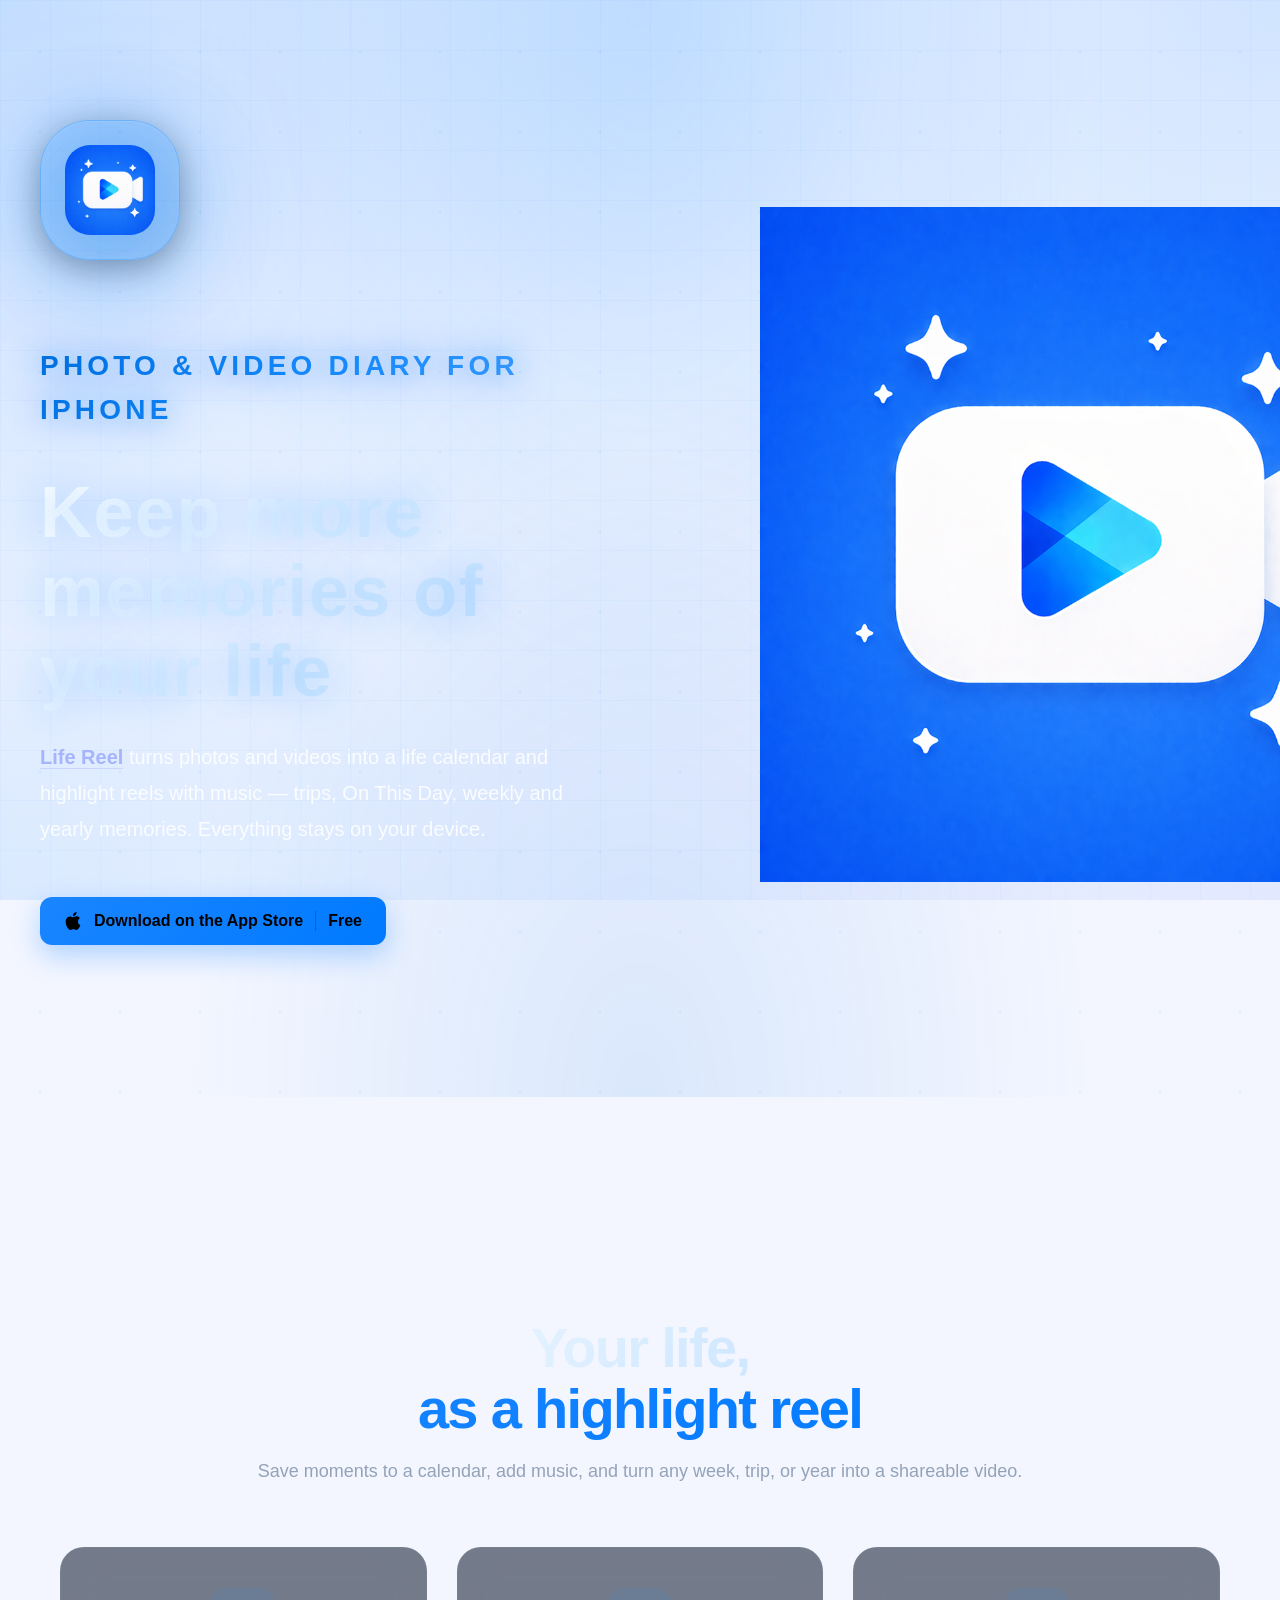
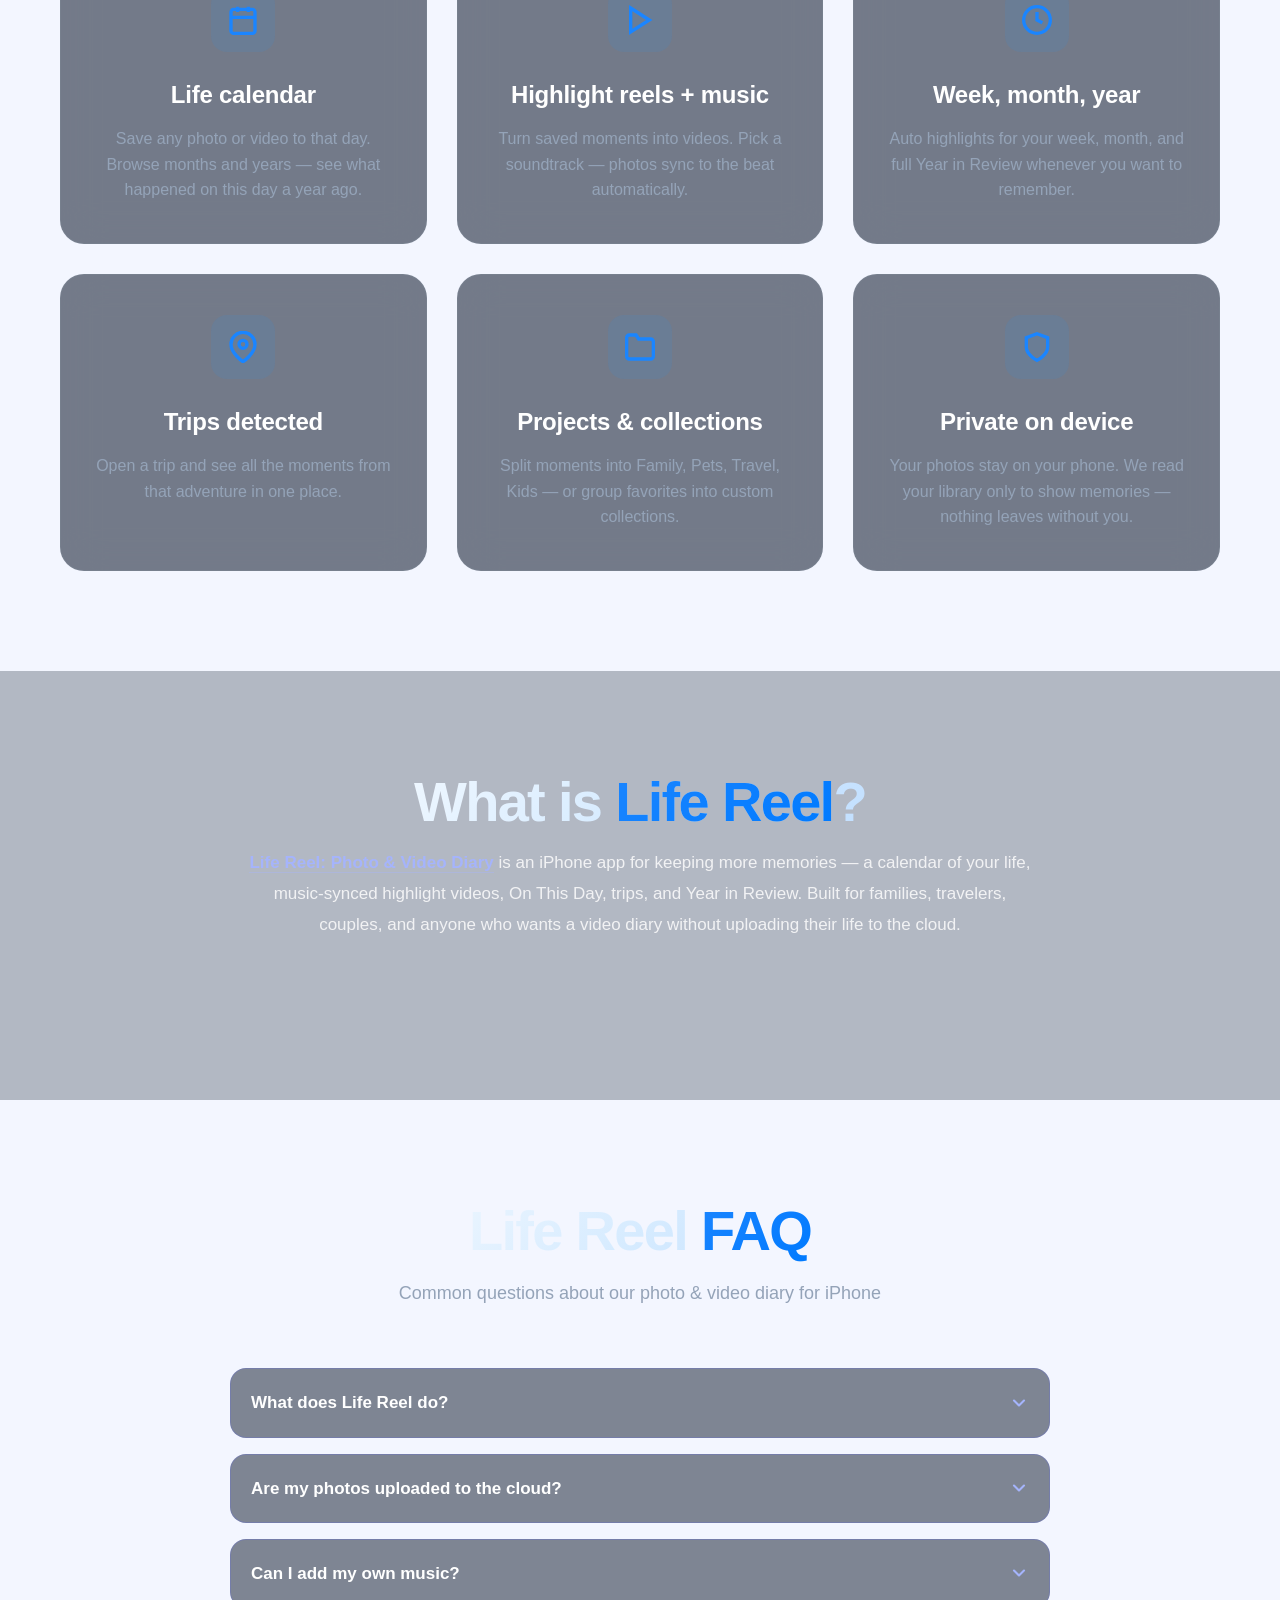
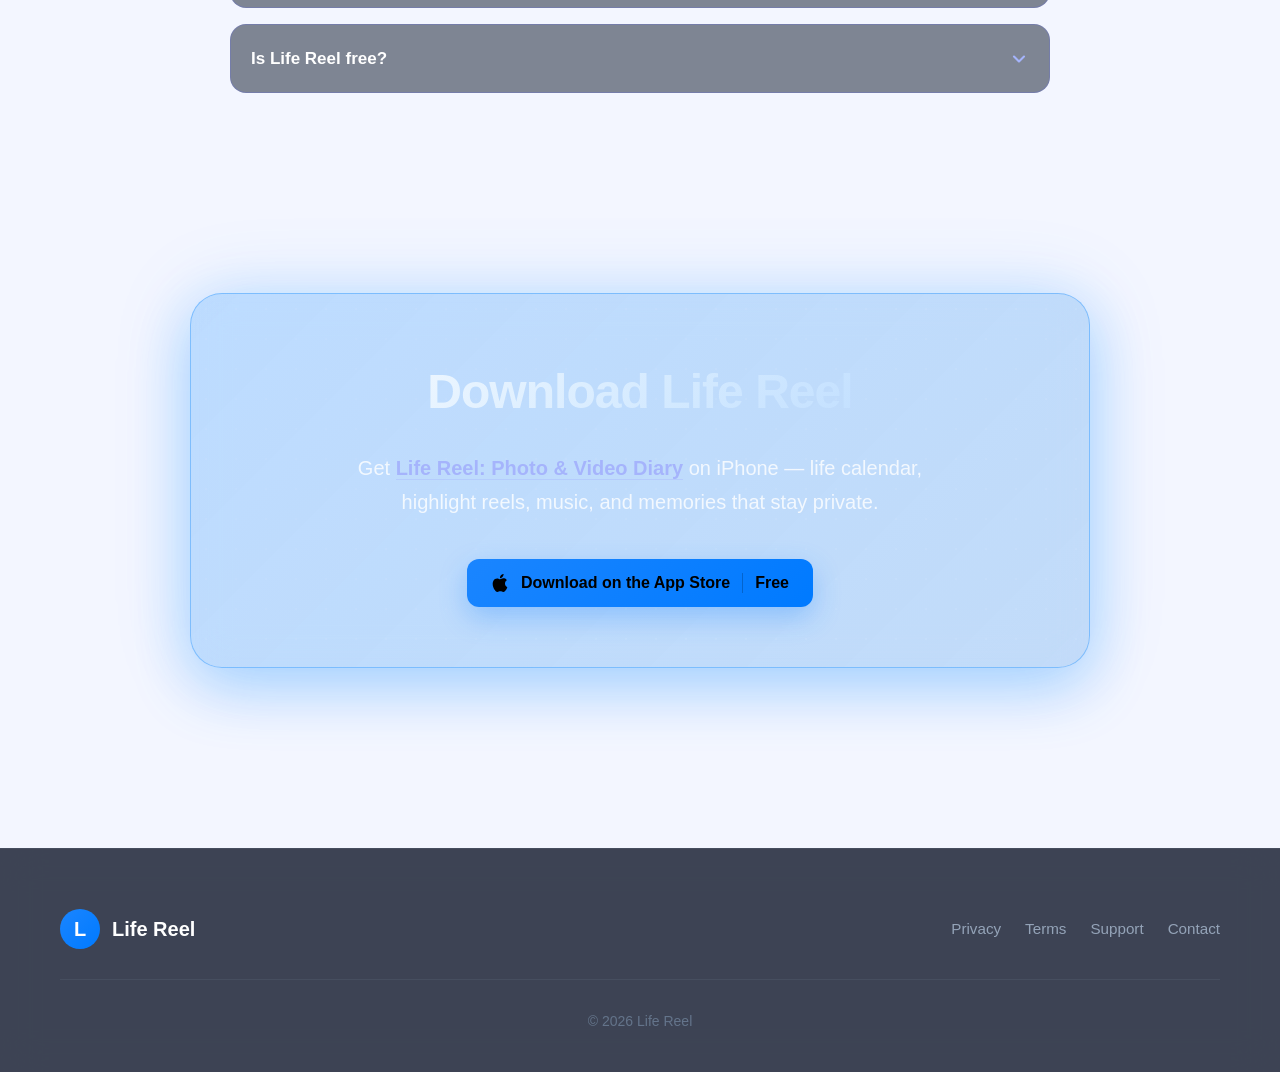
==== index.html @ 87e32689 "Launch lifereel.app landing page (EN + /get, blue theme, Mixpanel lifereel, App Store id 6760628421)" ====
<!DOCTYPE html>
<html lang="en">
<head>
    <meta charset="UTF-8">
    <meta name="viewport" content="width=device-width, initial-scale=1.0">

    <title>Life Reel - Photo & Video Diary | iPhone</title>
    <meta name="title" content="Life Reel - Photo & Video Diary | iPhone">
    <meta name="description" content="Life Reel turns your photos and videos into a life calendar and highlight reels with music. On This Day, trips, weekly and yearly memories — private on your iPhone.">
    <meta name="keywords" content="life reel, photo diary, video diary, highlight reel, year in review, on this day, memory video, photo calendar, iPhone memories">
    <meta name="author" content="omoot apps">
    <meta name="robots" content="index, follow">
    <meta name="theme-color" content="#1A85FF">
    <meta name="apple-mobile-web-app-capable" content="yes">
    <meta name="apple-mobile-web-app-title" content="Life Reel">
    <link rel="canonical" href="https://lifereel.app/">

    <meta property="og:type" content="website">
    <meta property="og:url" content="https://lifereel.app/">
    <meta property="og:title" content="Life Reel - Photo & Video Diary | iPhone">
    <meta property="og:description" content="Turn photos and videos into a life calendar and music-synced highlight reels. Private on your iPhone.">
    <meta property="og:image" content="https://lifereel.app/assets/images/life-reel/optimized/hero.png">
    <meta property="og:site_name" content="Life Reel">
    <meta property="og:locale" content="en_US">

    <meta name="twitter:card" content="summary_large_image">
    <meta name="twitter:title" content="Life Reel - Photo & Video Diary | iPhone">
    <meta name="twitter:description" content="Turn photos and videos into a life calendar and music-synced highlight reels.">
    <meta name="twitter:image" content="https://lifereel.app/assets/images/life-reel/optimized/hero.png">

    <meta name="apple-itunes-app" content="app-id=6760628421">

    <link rel="preconnect" href="https://apps.apple.com" crossorigin>
    <link rel="dns-prefetch" href="https://apps.apple.com">
    <link rel="preload" href="assets/images/life-reel/optimized/hero.png" as="image">
    <link rel="preload" href="assets/css/main.css" as="style">
    <link rel="preload" href="assets/css/app-page.css" as="style">

    <link rel="icon" type="image/png" sizes="32x32" href="assets/images/life-reel/favicon-32x32.png">
    <link rel="icon" type="image/png" sizes="16x16" href="assets/images/life-reel/favicon-16x16.png">
    <link rel="apple-touch-icon" sizes="180x180" href="assets/images/life-reel/apple-touch-icon.png">

    <link rel="stylesheet" href="assets/css/main.css">
    <link rel="stylesheet" href="assets/css/app-page.css">

    <script type="text/javascript">
        (function(e,c){if(!c.__SV){var l,h;window.mixpanel=c;c._i=[];c.init=function(q,r,f){function t(d,a){var g=a.split(".");2==g.length&&(d=d[g[0]],a=g[1]);d[a]=function(){d.push([a].concat(Array.prototype.slice.call(arguments,0)))}}var b=c;"undefined"!==typeof f?b=c[f]=[]:f="mixpanel";b.people=b.people||[];b.toString=function(d){var a="mixpanel";"mixpanel"!==f&&(a+="."+f);d||(a+=" (stub)");return a};b.people.toString=function(){return b.toString(1)+".people (stub)"};l="disable time_event track track_pageview track_links track_forms track_with_groups add_group set_group remove_group register register_once alias unregister identify name_tag set_config reset opt_in_tracking opt_out_tracking has_opted_in_tracking has_opted_out_tracking clear_opt_in_out_tracking start_batch_senders start_session_recording stop_session_recording people.set people.set_once people.unset people.increment people.append people.union people.track_charge people.clear_charges people.delete_user people.remove".split(" ");
        for(h=0;h<l.length;h++)t(b,l[h]);var n="set set_once union unset remove delete".split(" ");b.get_group=function(){function d(p){a[p]=function(){b.push([g,[p].concat(Array.prototype.slice.call(arguments,0))])}}for(var a={},g=["get_group"].concat(Array.prototype.slice.call(arguments,0)),m=0;m<n.length;m++)d(n[m]);return a};c._i.push([q,r,f])};c.__SV=1.2;var k=e.createElement("script");k.type="text/javascript";k.async=!0;k.src="undefined"!==typeof MIXPANEL_CUSTOM_LIB_URL?MIXPANEL_CUSTOM_LIB_URL:"file:"===
        e.location.protocol&&"//cdn.mxpnl.com/libs/mixpanel-2-latest.min.js".match(/^\/\//)?"https://cdn.mxpnl.com/libs/mixpanel-2-latest.min.js":"//cdn.mxpnl.com/libs/mixpanel-2-latest.min.js";e=e.getElementsByTagName("script")[0];e.parentNode.insertBefore(k,e)}})(document,window.mixpanel||[]);

        mixpanel.init('2ab77ed29d0b04d62a75f63eaecc2a94', {
            autocapture: false,
            record_sessions_percent: 0,
            record_heatmap_data: false,
            api_host: 'https://api-eu.mixpanel.com',
            track_pageview: false
        });

        if (typeof mixpanel.set_config === 'function') {
            mixpanel.set_config({ autocapture: false });
        }
    </script>
    <script src="assets/js/mixpanel-tracker.js"></script>
    <script>
        document.addEventListener('DOMContentLoaded', function() {
            if (typeof MixpanelTracker !== 'undefined') {
                MixpanelTracker.init('2ab77ed29d0b04d62a75f63eaecc2a94', {
                    projectName: 'lifereel',
                    debug: false
                });
            }
        });
    </script>

    <style>
        :root {
            --primary-color: #1A85FF;
            --primary-dark: #0070E8;
            --primary-light: #5BA8FF;
            --accent-color: #007AFF;
            --gradient-primary: linear-gradient(135deg, #1A85FF 0%, #007AFF 100%);
            --gradient-card: linear-gradient(135deg, rgba(26, 133, 255, 0.1) 0%, rgba(0, 122, 255, 0.1) 100%);
        }

        body {
            background-color: #f3f6ff;
            background-image:
                radial-gradient(at 0% 0%, rgba(26, 133, 255, 0.22) 0px, transparent 50%),
                radial-gradient(at 100% 0%, rgba(0, 122, 255, 0.14) 0px, transparent 50%),
                radial-gradient(at 100% 100%, rgba(224, 231, 255, 0.9) 0px, transparent 55%),
                radial-gradient(at 0% 100%, rgba(90, 168, 255, 0.16) 0px, transparent 50%);
        }

        .grid-background {
            background-image:
                linear-gradient(rgba(26, 133, 255, 0.08) 1px, transparent 1px),
                linear-gradient(90deg, rgba(26, 133, 255, 0.08) 1px, transparent 1px);
        }

        .btn-app-store,
        .feature-icon-container,
        .title-accent,
        .highlight-brand,
        .app-slogan,
        .logo-circle {
            /* inherits primary via CSS vars where supported */
        }

        .btn-app-store {
            background: var(--gradient-primary) !important;
            box-shadow: 0 10px 28px rgba(26, 133, 255, 0.32) !important;
        }

        .feature-icon-container {
            background: rgba(26, 133, 255, 0.1) !important;
            color: #007AFF !important;
        }

        .logo-circle {
            background: var(--gradient-primary) !important;
        }
    </style>
</head>
<body>
    <div class="grid-background"></div>
    <main>
    <div class="app-hero">
        <div class="app-hero-container">
            <div class="app-hero-content">
                <div class="app-icon-large">
                    <a href="https://apps.apple.com/app/id6760628421" target="_blank" rel="noopener noreferrer" aria-label="Download Life Reel on the App Store" style="display: block; text-decoration: none;">
                        <img src="assets/images/life-reel/optimized/logo.png" alt="Life Reel Logo" class="app-logo" width="120" height="120" loading="eager" decoding="async">
                    </a>
                </div>
                <p class="app-slogan">Photo &amp; video diary for iPhone</p>
                <h1 class="app-title">Keep more <span class="highlight-brand">memories</span> of your life</h1>
                <p class="app-tagline"><a href="https://apps.apple.com/app/id6760628421" class="app-store-link" target="_blank" rel="noopener noreferrer">Life Reel</a> turns photos and videos into a life calendar and highlight reels with music — trips, On This Day, weekly and yearly memories. Everything stays on your device.</p>
                <div class="app-badges">
                    <a href="https://apps.apple.com/app/id6760628421" target="_blank" rel="noopener noreferrer" class="btn btn-app-store" aria-label="Download on the App Store">
                        <svg width="18" height="18" viewBox="0 0 24 24" fill="currentColor" style="margin-right: 12px; vertical-align: middle;">
                            <path d="M12.152 6.896c-.948 0-2.415-1.078-3.96-1.04-2.04.027-3.91 1.183-4.961 3.014-2.117 3.675-.546 9.103 1.519 12.09 1.013 1.454 2.208 3.09 3.792 3.039 1.52-.065 2.09-.987 3.935-.987 1.831 0 2.35.987 3.96.948 1.637-.026 2.676-1.48 3.676-2.948 1.156-1.688 1.636-3.325 1.662-3.415-.039-.013-3.182-1.221-3.22-4.857-.026-3.04 2.48-4.494 2.597-4.559-1.429-2.09-3.623-2.324-4.39-2.376-2-.156-3.675 1.09-4.61 1.09zM15.53 3.83c.843-1.012 1.4-2.427 1.245-3.83-1.207.052-2.662.805-3.532 1.818-.78.896-1.454 2.338-1.273 3.714 1.338.104 2.715-.688 3.559-1.701"></path>
                        </svg>
                        <span>Download on the App Store</span>
                        <span class="btn-divider"></span>
                        <span class="btn-free">Free</span>
                    </a>
                </div>
            </div>
            <div class="app-hero-visual">
                <div class="phone-mockup">
                    <img src="assets/images/life-reel/optimized/hero.png" alt="Life Reel iOS app on iPhone" class="phone-screenshot" width="400" height="800" loading="eager" decoding="async">
                </div>
            </div>
        </div>
    </div>

    <section class="app-section" id="features">
        <div class="container">
            <div class="section-header">
                <h2 class="section-title">
                    <span class="title-line">Your life,</span>
                    <span class="title-line title-accent">as a highlight reel</span>
                </h2>
                <p class="section-subtitle">Save moments to a calendar, add music, and turn any week, trip, or year into a shareable video.</p>
            </div>
            <div class="features-grid">
                <div class="feature-card">
                    <div class="feature-icon-container">
                        <svg class="feature-icon" viewBox="0 0 24 24" fill="none" stroke="currentColor" stroke-width="2">
                            <rect x="3" y="4" width="18" height="18" rx="2"/>
                            <line x1="16" y1="2" x2="16" y2="6"/>
                            <line x1="8" y1="2" x2="8" y2="6"/>
                            <line x1="3" y1="10" x2="21" y2="10"/>
                        </svg>
                    </div>
                    <h3 class="feature-title">Life calendar</h3>
                    <p class="feature-description">Save any photo or video to that day. Browse months and years — see what happened on this day a year ago.</p>
                </div>
                <div class="feature-card">
                    <div class="feature-icon-container">
                        <svg class="feature-icon" viewBox="0 0 24 24" fill="none" stroke="currentColor" stroke-width="2">
                            <polygon points="5 3 19 12 5 21 5 3"/>
                        </svg>
                    </div>
                    <h3 class="feature-title">Highlight reels + music</h3>
                    <p class="feature-description">Turn saved moments into videos. Pick a soundtrack — photos sync to the beat automatically.</p>
                </div>
                <div class="feature-card">
                    <div class="feature-icon-container">
                        <svg class="feature-icon" viewBox="0 0 24 24" fill="none" stroke="currentColor" stroke-width="2">
                            <circle cx="12" cy="12" r="10"/>
                            <polyline points="12 6 12 12 16 14"/>
                        </svg>
                    </div>
                    <h3 class="feature-title">Week, month, year</h3>
                    <p class="feature-description">Auto highlights for your week, month, and full Year in Review whenever you want to remember.</p>
                </div>
                <div class="feature-card">
                    <div class="feature-icon-container">
                        <svg class="feature-icon" viewBox="0 0 24 24" fill="none" stroke="currentColor" stroke-width="2">
                            <path d="M21 10c0 7-9 13-9 13s-9-6-9-13a9 9 0 0 1 18 0z"/>
                            <circle cx="12" cy="10" r="3"/>
                        </svg>
                    </div>
                    <h3 class="feature-title">Trips detected</h3>
                    <p class="feature-description">Open a trip and see all the moments from that adventure in one place.</p>
                </div>
                <div class="feature-card">
                    <div class="feature-icon-container">
                        <svg class="feature-icon" viewBox="0 0 24 24" fill="none" stroke="currentColor" stroke-width="2">
                            <path d="M22 19a2 2 0 0 1-2 2H4a2 2 0 0 1-2-2V5a2 2 0 0 1 2-2h5l2 3h9a2 2 0 0 1 2 2z"/>
                        </svg>
                    </div>
                    <h3 class="feature-title">Projects &amp; collections</h3>
                    <p class="feature-description">Split moments into Family, Pets, Travel, Kids — or group favorites into custom collections.</p>
                </div>
                <div class="feature-card">
                    <div class="feature-icon-container">
                        <svg class="feature-icon" viewBox="0 0 24 24" fill="none" stroke="currentColor" stroke-width="2">
                            <path d="M12 22s8-4 8-10V5l-8-3-8 3v7c0 6 8 10 8 10z"/>
                        </svg>
                    </div>
                    <h3 class="feature-title">Private on device</h3>
                    <p class="feature-description">Your photos stay on your phone. We read your library only to show memories — nothing leaves without you.</p>
                </div>
            </div>
        </div>
    </section>

    <section class="app-section app-section-alt" id="about-life-reel">
        <div class="container">
            <div class="section-header">
                <h2 class="section-title">What is <span class="title-accent">Life Reel</span>?</h2>
                <p class="section-subtitle about-copy"><a href="https://apps.apple.com/app/id6760628421" class="app-store-link" target="_blank" rel="noopener noreferrer">Life Reel: Photo &amp; Video Diary</a> is an iPhone app for keeping more memories — a calendar of your life, music-synced highlight videos, On This Day, trips, and Year in Review. Built for families, travelers, couples, and anyone who wants a video diary without uploading their life to the cloud.</p>
            </div>
        </div>
    </section>

    <section class="app-section" id="faq">
        <div class="container">
            <div class="section-header">
                <h2 class="section-title">Life Reel <span class="title-accent">FAQ</span></h2>
                <p class="section-subtitle">Common questions about our photo &amp; video diary for iPhone</p>
            </div>
            <div class="faq-list">
                <details class="faq-item">
                    <summary class="faq-question">
                        <span class="faq-question-text">What does Life Reel do?</span>
                        <svg class="faq-icon" width="20" height="20" viewBox="0 0 24 24" fill="none" stroke="currentColor" stroke-width="2.5" stroke-linecap="round" stroke-linejoin="round" aria-hidden="true"><polyline points="6 9 12 15 18 9"></polyline></svg>
                    </summary>
                    <div class="faq-answer-wrap">
                        <p class="faq-answer">You save photos and videos to days on a life calendar, then create highlight reels with music for any week, trip, month, or year.</p>
                    </div>
                </details>
                <details class="faq-item">
                    <summary class="faq-question">
                        <span class="faq-question-text">Are my photos uploaded to the cloud?</span>
                        <svg class="faq-icon" width="20" height="20" viewBox="0 0 24 24" fill="none" stroke="currentColor" stroke-width="2.5" stroke-linecap="round" stroke-linejoin="round" aria-hidden="true"><polyline points="6 9 12 15 18 9"></polyline></svg>
                    </summary>
                    <div class="faq-answer-wrap">
                        <p class="faq-answer">No. Photos stay on your device. The app reads your library to show memories and only shares when you export or send a video.</p>
                    </div>
                </details>
                <details class="faq-item">
                    <summary class="faq-question">
                        <span class="faq-question-text">Can I add my own music?</span>
                        <svg class="faq-icon" width="20" height="20" viewBox="0 0 24 24" fill="none" stroke="currentColor" stroke-width="2.5" stroke-linecap="round" stroke-linejoin="round" aria-hidden="true"><polyline points="6 9 12 15 18 9"></polyline></svg>
                    </summary>
                    <div class="faq-answer-wrap">
                        <p class="faq-answer">Yes. Use the built-in soundtrack library or add your own. Clips can sync to the music automatically.</p>
                    </div>
                </details>
                <details class="faq-item">
                    <summary class="faq-question">
                        <span class="faq-question-text">Is Life Reel free?</span>
                        <svg class="faq-icon" width="20" height="20" viewBox="0 0 24 24" fill="none" stroke="currentColor" stroke-width="2.5" stroke-linecap="round" stroke-linejoin="round" aria-hidden="true"><polyline points="6 9 12 15 18 9"></polyline></svg>
                    </summary>
                    <div class="faq-answer-wrap">
                        <p class="faq-answer">Yes — free to download on the App Store. Premium is available as an optional in-app subscription.</p>
                    </div>
                </details>
            </div>
        </div>
    </section>

    <section class="cta-section">
        <div class="cta-card">
            <h2 class="cta-title">Download Life Reel</h2>
            <p class="cta-description">Get <a href="https://apps.apple.com/app/id6760628421" class="app-store-link" target="_blank" rel="noopener noreferrer">Life Reel: Photo &amp; Video Diary</a> on iPhone — life calendar, highlight reels, music, and memories that stay private.</p>
            <div class="cta-buttons">
                <a href="https://apps.apple.com/app/id6760628421" target="_blank" rel="noopener noreferrer" class="btn btn-app-store" aria-label="Download on the App Store">
                    <svg width="18" height="18" viewBox="0 0 24 24" fill="currentColor" style="margin-right: 12px; vertical-align: middle;">
                        <path d="M12.152 6.896c-.948 0-2.415-1.078-3.96-1.04-2.04.027-3.91 1.183-4.961 3.014-2.117 3.675-.546 9.103 1.519 12.09 1.013 1.454 2.208 3.09 3.792 3.039 1.52-.065 2.09-.987 3.935-.987 1.831 0 2.35.987 3.96.948 1.637-.026 2.676-1.48 3.676-2.948 1.156-1.688 1.636-3.325 1.662-3.415-.039-.013-3.182-1.221-3.22-4.857-.026-3.04 2.48-4.494 2.597-4.559-1.429-2.09-3.623-2.324-4.39-2.376-2-.156-3.675 1.09-4.61 1.09zM15.53 3.83c.843-1.012 1.4-2.427 1.245-3.83-1.207.052-2.662.805-3.532 1.818-.78.896-1.454 2.338-1.273 3.714 1.338.104 2.715-.688 3.559-1.701"></path>
                    </svg>
                    <span>Download on the App Store</span>
                    <span class="btn-divider"></span>
                    <span class="btn-free">Free</span>
                </a>
            </div>
        </div>
    </section>

    <footer class="app-footer">
        <div class="container">
            <div class="footer-content">
                <div class="footer-logo">
                    <div class="logo-circle">L</div>
                    <span class="logo-text">Life Reel</span>
                </div>
                <div class="footer-links">
                    <a href="https://mpc-app-c2e7a.web.app/moments-privacy.html" target="_blank" rel="noopener noreferrer" class="footer-link">Privacy</a>
                    <a href="https://mpc-app-c2e7a.web.app/moments-terms.html" target="_blank" rel="noopener noreferrer" class="footer-link">Terms</a>
                    <a href="mailto:dev.ohmyapp@gmail.com" class="footer-link">Support</a>
                    <a href="mailto:dev.ohmyapp@gmail.com" class="footer-link">Contact</a>
                </div>
            </div>
            <p class="footer-copyright">&copy; 2026 Life Reel</p>
        </div>
    </footer>
    </main>
    <script>
        (function () {
            document.querySelectorAll('.faq-item').forEach(function (details) {
                var summary = details.querySelector('.faq-question');
                var wrap = details.querySelector('.faq-answer-wrap');
                if (!summary || !wrap) return;
                summary.addEventListener('click', function (event) {
                    event.preventDefault();
                    if (details.open) {
                        details.classList.add('is-closing');
                        wrap.addEventListener('transitionend', function onClose(endEvent) {
                            if (endEvent.propertyName !== 'grid-template-rows') return;
                            details.classList.remove('is-closing');
                            details.open = false;
                            wrap.removeEventListener('transitionend', onClose);
                        });
                    } else {
                        details.open = true;
                    }
                });
            });
        })();
    </script>
</body>
</html>
---- assets/css/main.css ----
/* Reset and Base Styles */
* {
    margin: 0;
    padding: 0;
    box-sizing: border-box;
}

:root {
    --primary-color: #1A8EFF;
    --primary-dark: #0070E0;
    --primary-light: #66B3FF;
    --accent-color: #1A8EFF;
    --text-primary: #ffffff;
    --text-secondary: #94a3b8;
    --text-muted: #64748b;
    --bg-primary: #0f172a;
    --bg-secondary: #1e293b;
    --bg-card: rgba(30, 41, 59, 0.6);
    --border-color: rgba(148, 163, 184, 0.1);
    --shadow-sm: 0 1px 2px 0 rgba(0, 0, 0, 0.05);
    --shadow: 0 4px 6px -1px rgba(0, 0, 0, 0.1), 0 2px 4px -1px rgba(0, 0, 0, 0.06);
    --shadow-lg: 0 10px 15px -3px rgba(0, 0, 0, 0.1), 0 4px 6px -2px rgba(0, 0, 0, 0.05);
    --shadow-xl: 0 20px 25px -5px rgba(0, 0, 0, 0.1), 0 10px 10px -5px rgba(0, 0, 0, 0.04);
    --gradient-primary: linear-gradient(135deg, #1A8EFF 0%, #0070E0 100%);
    --gradient-card: linear-gradient(135deg, rgba(26, 142, 255, 0.1) 0%, rgba(0, 112, 224, 0.1) 100%);
}

body {
    font-family: -apple-system, BlinkMacSystemFont, 'Segoe UI', Roboto, 'Helvetica Neue', Arial, sans-serif;
    color: var(--text-primary);
    background: #0a0f1a;
    background-image: 
        radial-gradient(at 0% 0%, rgba(26, 142, 255, 0.15) 0px, transparent 50%),
        radial-gradient(at 100% 0%, rgba(0, 112, 224, 0.1) 0px, transparent 50%),
        radial-gradient(at 100% 100%, rgba(26, 142, 255, 0.1) 0px, transparent 50%),
        radial-gradient(at 0% 100%, rgba(0, 112, 224, 0.15) 0px, transparent 50%);
    background-attachment: fixed;
    line-height: 1.6;
    -webkit-font-smoothing: antialiased;
    -moz-osx-font-smoothing: grayscale;
    position: relative;
    min-height: 100vh;
    overflow-x: hidden;
}

/* Grid Background */
.grid-background {
    position: fixed;
    top: 0;
    left: 0;
    width: 100%;
    height: 100%;
    z-index: 0;
    background-image: 
        linear-gradient(rgba(26, 142, 255, 0.08) 1px, transparent 1px),
        linear-gradient(90deg, rgba(26, 142, 255, 0.08) 1px, transparent 1px);
    background-size: 50px 50px;
    opacity: 0.4;
    pointer-events: none;
}

.container {
    max-width: 1200px;
    margin: 0 auto;
    padding: 0 20px;
    position: relative;
    z-index: 1;
}

/* Availability Badge */
.availability-badge {
    display: inline-flex;
    align-items: center;
    gap: 8px;
    padding: 6px 12px;
    background: rgba(26, 142, 255, 0.1);
    border: 1px solid rgba(26, 142, 255, 0.2);
    border-radius: 20px;
    font-size: 0.875rem;
    color: var(--primary-light);
    margin-bottom: 24px;
    animation: fadeInUp 0.6s ease-out;
}

.badge-dot {
    width: 6px;
    height: 6px;
    background: var(--primary-color);
    border-radius: 50%;
    animation: pulse 2s ease-in-out infinite;
}

@keyframes pulse {
    0%, 100% { opacity: 1; }
    50% { opacity: 0.5; }
}

/* Header Styles */
.header {
    text-align: center;
    padding: 100px 20px 40px;
    position: relative;
    margin-bottom: 40px;
}

.header-content {
    max-width: 800px;
    margin: 0 auto;
}

.title {
    font-size: 4.5rem;
    font-weight: 900;
    margin-bottom: 0;
    letter-spacing: -0.05em;
    line-height: 1.1;
    animation: fadeInUp 0.8s ease-out;
}

.title-violet {
    background: linear-gradient(135deg, #1A8EFF 0%, #0070E0 100%);
    -webkit-background-clip: text;
    -webkit-text-fill-color: transparent;
    background-clip: text;
}

.title-line {
    display: block;
    color: #ffffff;
}

.title span:not(.title-violet) {
    color: #ffffff;
}

.title-accent {
    background: var(--gradient-primary);
    -webkit-background-clip: text;
    -webkit-text-fill-color: transparent;
    background-clip: text;
}

.header-slogan {
    font-size: 1.125rem;
    background: linear-gradient(135deg, rgba(26, 142, 255, 0.9) 0%, rgba(0, 112, 224, 0.9) 50%, rgba(26, 142, 255, 0.9) 100%);
    -webkit-background-clip: text;
    -webkit-text-fill-color: transparent;
    background-clip: text;
    margin-top: 24px;
    font-weight: 600;
    letter-spacing: 0.08em;
    text-align: center;
    animation: fadeInUp 0.8s ease-out 0.2s both;
    max-width: 600px;
    margin-left: auto;
    margin-right: auto;
    line-height: 1.6;
    text-transform: uppercase;
    opacity: 1;
    filter: drop-shadow(0 2px 8px rgba(26, 142, 255, 0.3));
}

.subtitle {
    font-size: 1.25rem;
    color: var(--text-secondary);
    font-weight: 400;
    line-height: 1.7;
    max-width: 600px;
    margin: 0 auto;
    animation: fadeInUp 0.8s ease-out 0.2s both;
}

@keyframes fadeInUp {
    from {
        opacity: 0;
        transform: translateY(30px);
    }
    to {
        opacity: 1;
        transform: translateY(0);
    }
}

/* Apps Section */
.apps-section {
    padding: 0 20px 60px;
}

.apps-grid {
    display: grid;
    grid-template-columns: repeat(auto-fit, minmax(280px, 1fr));
    gap: 24px;
    max-width: 1200px;
    margin: 0 auto;
    justify-items: center;
}

.app-card {
    background: rgba(25, 30, 54, 0.14);
    backdrop-filter: blur(20px);
    -webkit-backdrop-filter: blur(20px);
    border: 1px solid rgba(26, 142, 255, 0.3);
    border-radius: 20px;
    padding: 32px 28px;
    text-decoration: none;
    color: var(--text-primary);
    transition: all 0.3s cubic-bezier(0.4, 0, 0.2, 1);
    position: relative;
    overflow: hidden;
    animation: fadeInUp 0.6s ease-out;
    width: 100%;
    max-width: 320px;
    box-shadow: 0 4px 20px rgba(26, 142, 255, 0.15),
                0 0 40px rgba(26, 142, 255, 0.05);
    text-align: center;
    display: flex;
    flex-direction: column;
    align-items: center;
}

.app-card::before {
    content: '';
    position: absolute;
    top: 0;
    left: 0;
    right: 0;
    bottom: 0;
    background: rgba(25, 30, 54, 0.14);
    opacity: 0;
    transition: opacity 0.4s ease;
    z-index: 0;
}

.app-card:hover::before {
    opacity: 1;
}

.app-card:hover {
    transform: translateY(-6px) scale(1.02);
    border-color: rgba(26, 142, 255, 0.5);
    box-shadow: 0 12px 40px rgba(26, 142, 255, 0.35),
                0 0 60px rgba(26, 142, 255, 0.15);
}

.app-icon-container {
    position: relative;
    z-index: 1;
    margin-bottom: 20px;
    display: flex;
    justify-content: center;
}

.app-icon {
    font-size: 4rem;
    filter: drop-shadow(0 4px 12px rgba(26, 142, 255, 0.3));
    transition: transform 0.3s ease;
}

.app-icon-img {
    width: 72px;
    height: 72px;
    object-fit: contain;
    border-radius: 16px;
    filter: drop-shadow(0 4px 16px rgba(26, 142, 255, 0.5));
    transition: all 0.3s cubic-bezier(0.4, 0, 0.2, 1);
    background: linear-gradient(135deg, rgba(26, 142, 255, 0.15) 0%, rgba(0, 112, 224, 0.1) 100%);
    padding: 10px;
    border: 1px solid rgba(26, 142, 255, 0.3);
}

.app-card:hover .app-icon,
.app-card:hover .app-icon-img {
    transform: scale(1.08) translateY(-2px);
    filter: drop-shadow(0 8px 24px rgba(26, 142, 255, 0.5));
    border-color: rgba(26, 142, 255, 0.4);
}

.app-name {
    font-size: 1.5rem;
    font-weight: 700;
    margin-bottom: 10px;
    color: var(--text-primary);
    position: relative;
    z-index: 1;
    letter-spacing: -0.02em;
    text-align: center;
    transition: color 0.3s ease;
}

.app-description {
    font-size: 0.9375rem;
    color: var(--text-secondary);
    margin-bottom: 20px;
    position: relative;
    z-index: 1;
    line-height: 1.6;
    text-align: center;
    transition: color 0.3s ease;
}

.app-link-wrapper {
    display: flex;
    align-items: center;
    justify-content: center;
    gap: 6px;
    position: relative;
    z-index: 1;
    color: var(--primary-light);
    font-weight: 600;
    font-size: 0.9375rem;
    transition: all 0.3s ease;
    padding: 8px 16px;
    border-radius: 8px;
    background: rgba(26, 142, 255, 0.1);
    border: 1px solid rgba(26, 142, 255, 0.2);
    width: 100%;
    margin: 0 auto;
    margin-top: auto;
}

.app-link-arrow {
    transition: transform 0.3s ease;
}

.app-card:hover .app-link-wrapper {
    background: rgba(26, 142, 255, 0.2);
    border-color: rgba(26, 142, 255, 0.4);
    color: var(--primary-light);
    transform: translateX(2px);
}

.app-card:hover .app-link-arrow {
    transform: translateX(4px);
}

/* CTA Section */
.cta-section {
    padding: 100px 20px;
    position: relative;
}

.cta-card {
    max-width: 900px;
    margin: 0 auto;
    background: var(--gradient-primary);
    border-radius: 32px;
    padding: 60px 40px;
    text-align: center;
    position: relative;
    overflow: hidden;
    box-shadow: var(--shadow-xl);
}

.cta-card::before {
    content: '';
    position: absolute;
    top: 0;
    left: 0;
    right: 0;
    bottom: 0;
    background-image: radial-gradient(circle, rgba(255, 255, 255, 0.1) 1px, transparent 1px);
    background-size: 30px 30px;
    opacity: 0.5;
}

.cta-title {
    font-size: 2.5rem;
    font-weight: 800;
    margin-bottom: 16px;
    color: white;
    position: relative;
    z-index: 1;
    letter-spacing: -0.02em;
}

.cta-description {
    font-size: 1.125rem;
    color: rgba(255, 255, 255, 0.9);
    margin-bottom: 32px;
    position: relative;
    z-index: 1;
    line-height: 1.6;
}

.cta-buttons {
    display: flex;
    gap: 16px;
    justify-content: center;
    flex-wrap: wrap;
    position: relative;
    z-index: 1;
}

/* Buttons */
.btn {
    display: inline-flex;
    align-items: center;
    justify-content: center;
    padding: 14px 28px;
    border-radius: 12px;
    font-weight: 600;
    font-size: 1rem;
    text-decoration: none;
    transition: all 0.3s ease;
    border: none;
    cursor: pointer;
    position: relative;
    overflow: hidden;
}

.btn-primary {
    background: #000000;
    color: white;
}

.btn-primary:hover {
    background: #1a1a1a;
    transform: translateY(-2px);
    box-shadow: 0 8px 16px rgba(0, 0, 0, 0.3);
}

.btn-secondary {
    background: rgba(255, 255, 255, 0.1);
    backdrop-filter: blur(20px);
    -webkit-backdrop-filter: blur(20px);
    color: white;
    border: 1px solid rgba(255, 255, 255, 0.2);
    padding: 16px 32px;
    font-weight: 600;
    box-shadow: 0 4px 20px rgba(0, 0, 0, 0.2);
}

.btn-secondary:hover {
    background: rgba(255, 255, 255, 0.15);
    border-color: rgba(255, 255, 255, 0.3);
    transform: translateY(-3px);
    box-shadow: 0 8px 30px rgba(26, 142, 255, 0.2);
}

.btn-app-store {
    background: linear-gradient(135deg, #1A8EFF 0%, #0070E0 100%);
    color: #000000;
    padding: 14px 24px;
    font-weight: 600;
    box-shadow: 0 4px 20px rgba(26, 142, 255, 0.3);
    border: none;
    display: inline-flex;
    align-items: center;
    justify-content: center;
    gap: 0;
    line-height: 1;
}

.btn-app-store svg {
    color: #000000;
    flex-shrink: 0;
    align-self: center;
    margin-top: 0;
    margin-bottom: 0;
    position: relative;
    top: 0;
}

.btn-app-store span {
    display: inline-flex;
    align-items: center;
    line-height: 1;
}

.btn-app-store:hover {
    background: linear-gradient(135deg, #3DA0FF 0%, #1A8EFF 100%);
    transform: translateY(-3px);
    box-shadow: 0 8px 30px rgba(26, 142, 255, 0.4);
}

.btn-divider {
    width: 1px;
    height: 20px;
    background: rgba(0, 0, 0, 0.2);
    margin: 0 12px;
}

.btn-free {
    font-weight: 600;
    color: #000000;
}

/* Footer */
.footer {
    padding: 60px 20px 40px;
    border-top: 1px solid var(--border-color);
    margin-top: 40px;
}

.footer-content {
    display: flex;
    justify-content: space-between;
    align-items: center;
    flex-wrap: wrap;
    gap: 30px;
    margin-bottom: 30px;
}

.footer-logo {
    display: flex;
    align-items: center;
    gap: 12px;
}

.logo-circle {
    width: 40px;
    height: 40px;
    border-radius: 50%;
    background: var(--gradient-primary);
    display: flex;
    align-items: center;
    justify-content: center;
    font-weight: 700;
    font-size: 1.25rem;
    color: white;
    line-height: 1;
}

.logo-text {
    font-size: 1.25rem;
    font-weight: 700;
    color: var(--text-primary);
}

.logo-text-violet {
    background: linear-gradient(135deg, #1A8EFF 0%, #0070E0 100%);
    -webkit-background-clip: text;
    -webkit-text-fill-color: transparent;
    background-clip: text;
}

.logo-text span:not(.logo-text-violet) {
    color: #ffffff;
}

.footer-links {
    display: flex;
    gap: 24px;
    flex-wrap: wrap;
}

.footer-link {
    color: var(--text-secondary);
    text-decoration: none;
    font-size: 0.95rem;
    transition: color 0.3s ease;
}

.footer-link:hover {
    color: var(--primary-color);
}

.footer-copyright {
    text-align: center;
    color: var(--text-muted);
    font-size: 0.875rem;
    padding-top: 30px;
    border-top: 1px solid var(--border-color);
}

/* Responsive Design */
@media (max-width: 1024px) {
    .apps-grid {
        grid-template-columns: repeat(auto-fill, minmax(280px, 1fr));
        gap: 25px;
    }
}

@media (max-width: 768px) {
    .title {
        font-size: 3rem;
    }
    
    .subtitle {
        font-size: 1.125rem;
    }
    
    .header-slogan {
        font-size: 1rem;
        letter-spacing: 0.06em;
    }
    
    .apps-grid {
        grid-template-columns: 1fr;
        gap: 25px;
    }
    
    .app-card {
        padding: 35px 30px;
    }
    
    .header {
        padding: 80px 20px 40px;
        margin-bottom: 30px;
    }
    
    .apps-section {
        padding: 0 20px 40px;
    }
    
    .footer {
        margin-top: 30px;
        padding: 40px 20px 30px;
    }
    
    .cta-card {
        padding: 50px 30px;
    }
    
    .cta-title {
        font-size: 2rem;
    }
    
    .footer-content {
        flex-direction: column;
        text-align: center;
    }
}

@media (max-width: 480px) {
    .title {
        font-size: 2.25rem;
    }
    
    .subtitle {
        font-size: 1rem;
    }
    
    .header-slogan {
        font-size: 0.875rem;
        letter-spacing: 0.05em;
        margin-top: 16px;
    }
    
    .app-card {
        padding: 30px 25px;
    }
    
    .header {
        padding: 60px 15px 30px;
        margin-bottom: 24px;
    }
    
    .apps-section {
        padding: 0 15px 30px;
    }
    
    .footer {
        margin-top: 24px;
        padding: 30px 15px 24px;
    }
    
    .cta-card {
        padding: 40px 25px;
        border-radius: 24px;
    }
    
    .cta-title {
        font-size: 1.75rem;
    }
    
    .cta-buttons {
        flex-direction: column;
    }
    
    .btn {
        width: 100%;
    }
}

/* Touch-friendly */
@media (hover: none) and (pointer: coarse) {
    .app-card:active {
        transform: translateY(-4px);
    }
}
---- assets/css/app-page.css ----
/* Screen Reader Only - SEO */
.sr-only {
    position: absolute;
    width: 1px;
    height: 1px;
    padding: 0;
    margin: -1px;
    overflow: hidden;
    clip: rect(0, 0, 0, 0);
    white-space: nowrap;
    border-width: 0;
}

/* Navigation - Removed */

/* App Hero Section */
.app-hero {
    padding: 120px 20px;
    text-align: center;
    position: relative;
    margin-bottom: 120px;
    background: radial-gradient(ellipse at top, rgba(26, 142, 255, 0.15) 0%, transparent 50%),
                radial-gradient(ellipse at bottom, rgba(0, 112, 224, 0.1) 0%, transparent 50%);
    overflow: hidden;
}

.app-hero::before {
    content: '';
    position: absolute;
    top: -50%;
    left: -50%;
    width: 200%;
    height: 200%;
    background: radial-gradient(circle, rgba(26, 142, 255, 0.1) 1px, transparent 1px);
    background-size: 80px 80px;
    animation: moveBackground 30s linear infinite;
    pointer-events: none;
}

@keyframes moveBackground {
    0% { transform: translate(0, 0); }
    100% { transform: translate(80px, 80px); }
}

.app-hero-container {
    max-width: 1400px;
    margin: 0 auto;
    padding: 0 20px;
    display: grid;
    grid-template-columns: 1fr 1fr;
    gap: 80px;
    align-items: center;
    position: relative;
    z-index: 1;
}

.app-hero-content {
    max-width: 600px;
    text-align: left;
    position: relative;
    z-index: 1;
    animation: fadeInUp 0.8s ease-out;
}

.app-hero-visual {
    position: relative;
    display: flex;
    justify-content: center;
    align-items: center;
    animation: fadeInUp 0.8s ease-out 0.3s both;
}

.phone-mockup {
    position: sticky;
    top: 100px;
    width: 100%;
    max-width: 400px;
    margin: 0 auto;
}

.phone-screenshot {
    width: auto;
    height: 75vh !important;
    /* border-radius: 40px;
    box-shadow: 0 30px 80px rgba(0, 0, 0, 0.4),
                0 0 60px rgba(26, 142, 255, 0.3);
    filter: drop-shadow(0 20px 40px rgba(26, 142, 255, 0.2)); */
}

.app-icon-large {
    font-size: 6rem;
    margin-bottom: 40px;
    display: flex;
    align-items: center;
    justify-content: flex-start;
    position: relative;
    z-index: 1;
}

.app-logo {
    width: 140px;
    height: 140px;
    object-fit: contain;
    border-radius: 50px;
    filter: drop-shadow(0 20px 60px rgba(26, 142, 255, 0.5)) 
            drop-shadow(0 0 40px rgba(0, 112, 224, 0.3));
    /* Only animate transform and opacity - NOT filter (expensive on older devices) */
    transition: transform 0.4s cubic-bezier(0.4, 0, 0.2, 1),
                opacity 0.4s cubic-bezier(0.4, 0, 0.2, 1),
                border-color 0.4s cubic-bezier(0.4, 0, 0.2, 1);
    background: linear-gradient(135deg, rgba(26, 142, 255, 0.2) 0%, rgba(0, 112, 224, 0.2) 100%);
    padding: 24px;
    border: 1px solid rgba(26, 142, 255, 0.3);
    box-shadow: 0 8px 32px rgba(0, 0, 0, 0.3),
                inset 0 1px 0 rgba(255, 255, 255, 0.1);
    /* Only hint transform - filter animation is too expensive */
    will-change: transform;
}

.app-icon-large:hover .app-logo {
    transform: scale(1.05);
    /* Don't animate filter - causes lag on older devices. Use static enhanced shadow */
    filter: drop-shadow(0 25px 70px rgba(26, 142, 255, 0.6)) 
            drop-shadow(0 0 50px rgba(0, 112, 224, 0.4));
    border-color: rgba(26, 142, 255, 0.5);
    /* Enhance box-shadow instead of animating filter */
    box-shadow: 0 12px 40px rgba(26, 142, 255, 0.4),
                0 0 60px rgba(26, 142, 255, 0.2),
                inset 0 1px 0 rgba(255, 255, 255, 0.1);
}

/* Disable hover effects on mobile/touch devices */
@media (hover: none) and (pointer: coarse) {
    .app-logo {
        /* Disable all animations on touch devices */
        animation: none !important;
        transition: none !important;
        transform: none !important;
        /* NO shadows on touch devices */
        filter: none !important;
        box-shadow: none !important;
    }
    
    .app-icon-large:hover .app-logo,
    .app-icon-large:active .app-logo {
        transform: none !important;
        /* NO shadows on hover/active */
        filter: none !important;
        box-shadow: none !important;
    }
}

/* Reduce motion for users who prefer it and older devices */
@media (prefers-reduced-motion: reduce) {
    .app-logo {
        transition: none;
        filter: drop-shadow(0 8px 24px rgba(26, 142, 255, 0.4));
    }
    
    .app-icon-large:hover .app-logo {
        transform: none;
        filter: drop-shadow(0 8px 24px rgba(26, 142, 255, 0.4));
    }
}

/* Remove shadows completely on mobile to prevent animation lag */
@media (max-width: 768px) {
    .app-logo {
        /* NO shadows on mobile - causes lag during fadeInUp animation */
        filter: none !important;
        box-shadow: none !important;
        /* Disable all animations and transitions on mobile */
        animation: none !important;
        transition: none !important;
        transform: none !important;
        will-change: auto !important;
    }
    
    .app-icon-large:hover .app-logo,
    .app-icon-large:active .app-logo {
        /* No transform animations on mobile - static logo */
        transform: none !important;
        /* NO shadows on hover either */
        filter: none !important;
        box-shadow: none !important;
    }
}

@keyframes float {
    0%, 100% { transform: translateY(0px); }
    50% { transform: translateY(-15px); }
}

.app-title {
    font-size: 4.5rem;
    font-weight: 900;
    margin-bottom: 28px;
    letter-spacing: 0.02em;
    line-height: 1.1;
    animation: fadeInUp 0.8s ease-out 0.3s both;
    background: linear-gradient(135deg, #ffffff 0%, #d6ebff 50%, #b3d7ff 100%);
    -webkit-background-clip: text;
    -webkit-text-fill-color: transparent;
    background-clip: text;
    text-shadow: 0 0 40px rgba(26, 142, 255, 0.3);
    position: relative;
    z-index: 1;
    text-align: left;
}

.highlight-tempo {
    background: linear-gradient(135deg, #1A8EFF 0%, #0070E0 100%);
    -webkit-background-clip: text;
    -webkit-text-fill-color: transparent;
    background-clip: text;
    filter: drop-shadow(0 0 20px rgba(26, 142, 255, 0.2));
}

.app-title .title-line {
    display: block;
}

.app-title .title-accent {
    background: var(--gradient-primary);
    -webkit-background-clip: text;
    -webkit-text-fill-color: transparent;
    background-clip: text;
}

.app-slogan {
    font-size: 1.75rem;
    color: var(--primary-light);
    margin-top: 24px;
    margin-bottom: 40px;
    font-weight: 700;
    letter-spacing: 0.15em;
    animation: fadeInUp 0.8s ease-out 0.2s both;
    position: relative;
    z-index: 1;
    text-transform: uppercase;
    background: linear-gradient(135deg, #0070E0 0%, #1A8EFF 50%, #4DA3FF 100%);
    -webkit-background-clip: text;
    -webkit-text-fill-color: transparent;
    background-clip: text;
    filter: drop-shadow(0 0 20px rgba(26, 142, 255, 0.5));
    text-shadow: 0 0 30px rgba(0, 112, 224, 0.4);
}

.app-tagline {
    font-size: 1.25rem;
    color: rgba(255, 255, 255, 0.85);
    margin-bottom: 50px;
    font-weight: 400;
    line-height: 1.8;
    animation: fadeInUp 0.8s ease-out 0.4s both;
    max-width: 100%;
    position: relative;
    z-index: 1;
    text-align: left;
}

.app-badges {
    display: flex;
    justify-content: flex-start;
    gap: 16px;
    flex-wrap: wrap;
    margin-bottom: 32px;
    animation: fadeInUp 0.8s ease-out 0.6s both;
}

.social-proof {
    display: flex;
    align-items: center;
    justify-content: center;
    gap: 16px;
    flex-wrap: wrap;
    animation: fadeInUp 0.8s ease-out 0.8s both;
}

.avatar-group {
    display: flex;
    gap: -8px;
}

.avatar {
    width: 32px;
    height: 32px;
    border-radius: 50%;
    background: rgba(148, 163, 184, 0.3);
    border: 2px solid var(--bg-primary);
    margin-left: -8px;
}

.avatar:first-child {
    margin-left: 0;
}

.social-text {
    color: var(--text-secondary);
    font-size: 0.875rem;
}

@keyframes fadeInUp {
    from {
        opacity: 0;
        transform: translateY(30px);
    }
    to {
        opacity: 1;
        transform: translateY(0);
    }
}

/* App Sections */
.app-section {
    padding: 100px 20px;
    position: relative;
}

.app-section-alt {
    background: rgba(30, 41, 59, 0.3);
}

.section-header {
    text-align: center;
    max-width: 800px;
    margin: 0 auto 60px;
}

.section-title {
    font-size: 3.5rem;
    font-weight: 900;
    margin-bottom: 16px;
    letter-spacing: -0.03em;
    line-height: 1.1;
    text-align: center;
    background: linear-gradient(135deg, #ffffff 0%, #d6ebff 50%, #b3d7ff 100%);
    -webkit-background-clip: text;
    -webkit-text-fill-color: transparent;
    background-clip: text;
}

.section-title .title-line {
    display: block;
}

.section-title .title-accent {
    background: var(--gradient-primary);
    -webkit-background-clip: text;
    -webkit-text-fill-color: transparent;
    background-clip: text;
}

.section-subtitle {
    font-size: 1.125rem;
    color: var(--text-secondary);
    line-height: 1.7;
    text-align: center;
    margin-top: 16px;
}

/* Features Grid */
.features-grid {
    display: grid;
    grid-template-columns: repeat(auto-fit, minmax(280px, 1fr));
    gap: 30px;
    max-width: 1200px;
    margin: 0 auto;
}

.feature-card {
    background: var(--bg-card);
    backdrop-filter: blur(20px);
    -webkit-backdrop-filter: blur(20px);
    padding: 40px 32px;
    border-radius: 24px;
    text-align: center;
    border: 1px solid var(--border-color);
    transition: all 0.4s cubic-bezier(0.4, 0, 0.2, 1);
    position: relative;
    overflow: hidden;
}

.feature-card::before {
    content: '';
    position: absolute;
    top: 0;
    left: 0;
    right: 0;
    bottom: 0;
    background: var(--gradient-card);
    opacity: 0;
    transition: opacity 0.4s ease;
}

.feature-card:hover::before {
    opacity: 1;
}

.feature-card:hover {
    transform: translateY(-8px);
    border-color: rgba(26, 142, 255, 0.3);
    box-shadow: var(--shadow-xl);
}

.feature-icon-container {
    width: 64px;
    height: 64px;
    margin: 0 auto 24px;
    background: rgba(26, 142, 255, 0.1);
    border-radius: 16px;
    display: flex;
    align-items: center;
    justify-content: center;
    position: relative;
    z-index: 1;
    transition: transform 0.3s ease;
}

.feature-card:hover .feature-icon-container {
    transform: scale(1.1);
}

.feature-icon {
    width: 32px;
    height: 32px;
    color: var(--primary-color);
    stroke-width: 2.5;
}

.feature-title {
    font-size: 1.5rem;
    font-weight: 700;
    margin-bottom: 12px;
    color: var(--text-primary);
    position: relative;
    z-index: 1;
    letter-spacing: -0.01em;
}

.feature-description {
    color: var(--text-secondary);
    font-size: 1rem;
    line-height: 1.6;
    position: relative;
    z-index: 1;
}

/* Screenshots */
.screenshots-carousel {
    width: 100%;
    max-width: 1200px;
    margin: 0 auto;
    padding: 0 20px;
}

.screenshots-grid {
    display: grid;
    grid-template-columns: repeat(5, 1fr);
    gap: 20px;
    max-width: 1400px;
    margin: 0 auto;
    justify-items: center;
}

.screenshot-item {
    background: var(--bg-card);
    backdrop-filter: blur(10px);
    -webkit-backdrop-filter: blur(10px);
    border: 1px solid var(--border-color);
    border-radius: 24px;
    padding: 20px;
    overflow: hidden;
    transition: all 0.4s ease;
    position: relative;
}

.screenshot-item:hover {
    transform: translateY(-8px);
    border-color: rgba(26, 142, 255, 0.3);
    box-shadow: var(--shadow-xl);
}

.screenshot-item img {
    width: 100%;
    height: auto;
    border-radius: 16px;
    box-shadow: var(--shadow-lg);
    display: block;
    transition: transform 0.3s ease;
}

.screenshot-item:hover img {
    transform: scale(1.02);
}

.screenshot-placeholder {
    background: var(--bg-card);
    backdrop-filter: blur(10px);
    -webkit-backdrop-filter: blur(10px);
    border: 2px dashed rgba(26, 142, 255, 0.3);
    border-radius: 24px;
    padding: 60px 20px;
    text-align: center;
    color: var(--text-secondary);
    min-height: 500px;
    display: flex;
    align-items: center;
    justify-content: center;
    transition: all 0.3s ease;
}

.screenshot-placeholder:hover {
    border-color: rgba(26, 142, 255, 0.5);
    background: rgba(30, 41, 59, 0.8);
}

.screenshot-placeholder p {
    margin: 0;
    font-size: 1rem;
}

/* About Section */
.about-content {
    max-width: 800px;
    margin: 0 auto;
    font-size: 1.125rem;
    line-height: 1.8;
    color: var(--text-secondary);
}

.about-content p {
    margin-bottom: 20px;
}

/* CTA Section */
.cta-section {
    padding: 100px 20px;
    position: relative;
}

.cta-card {
    max-width: 900px;
    margin: 0 auto;
    background: linear-gradient(135deg, rgba(26, 142, 255, 0.25) 0%, rgba(0, 112, 224, 0.2) 100%);
    backdrop-filter: blur(20px);
    -webkit-backdrop-filter: blur(20px);
    border: 1px solid rgba(26, 142, 255, 0.4);
    border-radius: 32px;
    padding: 60px 40px;
    text-align: center;
    position: relative;
    overflow: hidden;
    box-shadow: 0 20px 60px rgba(26, 142, 255, 0.3), 0 0 80px rgba(26, 142, 255, 0.15);
}

.cta-card::before {
    content: '';
    position: absolute;
    top: -50%;
    left: -50%;
    width: 200%;
    height: 200%;
    background: radial-gradient(circle, rgba(26, 142, 255, 0.1) 0%, transparent 70%);
    animation: rotate 20s linear infinite;
    pointer-events: none;
}

@keyframes rotate {
    from {
        transform: rotate(0deg);
    }
    to {
        transform: rotate(360deg);
    }
}

.cta-card::before {
    content: '';
    position: absolute;
    top: 0;
    left: 0;
    right: 0;
    bottom: 0;
    background-image: radial-gradient(circle, rgba(255, 255, 255, 0.1) 1px, transparent 1px);
    background-size: 30px 30px;
    opacity: 0.5;
}

.cta-title {
    font-size: 3rem;
    font-weight: 900;
    margin-bottom: 20px;
    position: relative;
    z-index: 1;
    letter-spacing: -0.02em;
    background: linear-gradient(135deg, #ffffff 0%, #d6ebff 50%, #b3d7ff 100%);
    -webkit-background-clip: text;
    -webkit-text-fill-color: transparent;
    background-clip: text;
}

.cta-description {
    font-size: 1.25rem;
    color: rgba(255, 255, 255, 0.8);
    margin-bottom: 40px;
    position: relative;
    z-index: 1;
    line-height: 1.7;
    max-width: 600px;
    margin-left: auto;
    margin-right: auto;
}

.cta-buttons {
    display: flex;
    gap: 16px;
    justify-content: center;
    flex-wrap: wrap;
    position: relative;
    z-index: 1;
}

/* App Footer */
.app-footer {
    background: rgba(15, 23, 42, 0.8);
    backdrop-filter: blur(20px);
    padding: 60px 20px 40px;
    border-top: 1px solid var(--border-color);
    margin-top: 80px;
}

.app-footer .container {
    max-width: 1200px;
    margin: 0 auto;
}

.footer-content {
    display: flex;
    justify-content: space-between;
    align-items: center;
    flex-wrap: wrap;
    gap: 30px;
    margin-bottom: 30px;
}

.footer-logo {
    display: flex;
    align-items: center;
    gap: 12px;
}

.logo-circle {
    width: 40px;
    height: 40px;
    border-radius: 50%;
    background: var(--gradient-primary);
    display: flex;
    align-items: center;
    justify-content: center;
    font-weight: 700;
    font-size: 1.25rem;
    color: white;
}

.logo-text {
    font-size: 1.25rem;
    font-weight: 700;
    color: var(--text-primary);
}

.footer-links {
    display: flex;
    gap: 24px;
    flex-wrap: wrap;
}

.footer-link {
    color: var(--text-secondary);
    text-decoration: none;
    font-size: 0.95rem;
    transition: color 0.3s ease;
}

.footer-link:hover {
    color: var(--primary-color);
}

.footer-copyright {
    text-align: center;
    color: var(--text-muted);
    font-size: 0.875rem;
    padding-top: 30px;
    border-top: 1px solid var(--border-color);
}

/* Responsive Design */
@media (max-width: 1024px) {
    .features-grid,
    .screenshots-grid {
        grid-template-columns: repeat(5, 1fr);
        gap: 15px;
    }
    
    .app-section {
        padding: 80px 20px;
    }
}

@media (max-width: 768px) {
    :root {
        --screenshot-gap: 12px;
        --screenshot-inset: 20px;
        --screenshot-card-width: calc((100vw - (2 * var(--screenshot-inset)) - (2 * var(--screenshot-gap))) / 2.5);
    }

    .app-hero-container {
        grid-template-columns: 1fr;
        gap: 40px;
    }
    
    .app-hero-content {
        text-align: center;
        max-width: 100%;
    }
    
    .app-icon-large {
        justify-content: center;
    }
    
    .app-badges {
        justify-content: center;
        margin-bottom: 0;
    }
    
    .phone-mockup {
        position: relative;
        top: 0;
        max-width: 300px;
    }
    
    .app-title {
        font-size: 3rem;
        text-align: center;
    }
    
    .app-tagline {
        text-align: center;
    }
    
    .app-slogan {
        font-size: 1.5rem;
    }
    
    .app-tagline {
        font-size: 1.125rem;
    }
    
    .app-icon-large {
        font-size: 4.5rem;
    }
    
    .app-logo {
        width: 120px;
        height: 120px;
        padding: 20px;
        border-radius: 28px;
        /* NO shadows on mobile - prevents lag during fadeInUp animation */
        filter: none !important;
        box-shadow: none !important;
    }
    
    .section-title {
        font-size: 2.5rem;
    }
    
    .section-subtitle {
        font-size: 1rem;
    }
    
    .features-grid {
        grid-template-columns: 1fr;
        gap: 25px;
    }
    
    .screenshots-carousel {
        max-width: none;
        margin: 0;
        padding: 0;
        overflow-x: auto;
        overflow-y: hidden;
        -webkit-overflow-scrolling: touch;
        scroll-snap-type: x proximity;
        scrollbar-width: none;
        touch-action: pan-x;
        overscroll-behavior-x: contain;
    }

    .screenshots-carousel::-webkit-scrollbar {
        display: none;
    }

    .screenshots-grid {
        display: flex;
        flex-direction: row;
        flex-wrap: nowrap;
        justify-content: flex-start;
        align-items: stretch;
        gap: var(--screenshot-gap);
        width: max-content;
        max-width: none;
        margin: 0;
        padding: 0 var(--screenshot-inset) 0 0;
        grid-template-columns: none;
    }

    .screenshot-item {
        flex: none;
        width: var(--screenshot-card-width);
        min-width: var(--screenshot-card-width);
        scroll-snap-align: start;
        scroll-snap-stop: normal;
        padding: 12px;
    }

    .screenshot-item:hover {
        transform: none;
    }
    
    .app-section {
        padding: 60px 20px;
    }
    
    .app-hero {
        padding: 60px 20px;
        margin-bottom: 60px;
    }
    
    .feature-card {
        padding: 35px 28px;
    }
    
    .cta-card {
        padding: 50px 30px;
    }
    
    .cta-title {
        font-size: 2rem;
    }
    
    .footer-content {
        flex-direction: column;
        text-align: center;
    }
}

@media (max-width: 480px) {
    :root {
        --screenshot-inset: 15px;
        --screenshot-card-width: calc((100vw - (2 * var(--screenshot-inset)) - (2 * var(--screenshot-gap))) / 2.5);
    }

    .app-title {
        font-size: 2.25rem;
    }
    
    .app-tagline {
        font-size: 1rem;
    }
    
    .app-icon-large {
        font-size: 3.5rem;
        margin-bottom: 0;
    }
    
    .app-logo {
        width: 100px;
        height: 100px;
        padding: 16px;
        border-radius: 24px;
        /* NO shadows on small mobile - prevents lag during fadeInUp animation */
        filter: none !important;
        box-shadow: none !important;
    }
    
    .app-title {
        font-size: 2.5rem;
    }
    
    .app-slogan {
        margin-top: 0 !important;
        margin-bottom: 26px !important;
        font-size: 1.125rem !important;
    }
    
    .section-title {
        font-size: 2rem;
    }
    
    .app-section {
        padding: 50px 15px;
    }
    
    .app-hero {
        padding: 50px 15px;
    }
    
    .feature-card {
        padding: 30px 24px;
        border-radius: 20px;
    }
    
    .feature-icon-container {
        width: 56px;
        height: 56px;
    }
    
    .feature-icon {
        width: 28px;
        height: 28px;
    }
    
    .screenshot-placeholder {
        min-height: 400px;
        padding: 40px 15px;
    }
    
    .cta-card {
        padding: 40px 25px;
        border-radius: 24px;
    }
    
    .cta-title {
        font-size: 1.75rem;
    }
    
    .cta-buttons {
        flex-direction: column;
    }
    
    .btn {
        width: 100%;
    }
}

/* Touch-friendly */
@media (hover: none) and (pointer: coarse) {
    .feature-card:active {
        transform: translateY(-4px);
    }
    
    .app-card:active {
        transform: translateY(-4px);
    }
}

/* SEO content sections */
.about-copy {
    max-width: 820px;
    margin: 0 auto;
    text-align: center;
    color: rgba(255, 255, 255, 0.82);
    line-height: 1.8;
    font-size: 1.0625rem;
}

.about-copy strong {
    color: #b3d7ff;
    font-weight: 600;
}

.app-store-link {
    color: #a5b4fc;
    font-weight: 600;
    text-decoration: none;
    border-bottom: 1px solid rgba(165, 180, 252, 0.4);
    transition: color 0.2s ease, border-color 0.2s ease;
}

.app-store-link:hover {
    color: #b3d7ff;
    border-bottom-color: rgba(199, 210, 254, 0.75);
}

.faq-answer .app-store-link {
    color: #a5b4fc;
}

.cta-description .app-store-link {
    color: #a5b4fc;
    border-bottom-color: rgba(165, 180, 252, 0.4);
}

.cta-description .app-store-link:hover {
    color: #b3d7ff;
    border-bottom-color: rgba(199, 210, 254, 0.75);
}

.faq-list {
    max-width: 820px;
    margin: 0 auto;
    display: flex;
    flex-direction: column;
    gap: 16px;
}

.faq-item {
    background: rgba(30, 41, 59, 0.55);
    border: 1px solid rgba(79, 90, 252, 0.2);
    border-radius: 16px;
    padding: 4px 20px;
    transition: border-color 0.25s ease, background-color 0.25s ease;
}

.faq-item[open] {
    border-color: rgba(79, 90, 252, 0.45);
    background: rgba(30, 41, 59, 0.72);
}

.faq-question {
    cursor: pointer;
    font-weight: 600;
    font-size: 1.0625rem;
    color: #ffffff;
    padding: 16px 0;
    list-style: none;
    display: flex;
    align-items: center;
    justify-content: space-between;
    gap: 16px;
    user-select: none;
    -webkit-tap-highlight-color: transparent;
}

.faq-question-text {
    flex: 1;
    text-align: left;
}

.faq-icon {
    flex-shrink: 0;
    color: #a5b4fc;
    transition: transform 0.28s ease, color 0.25s ease;
}

.faq-item[open] .faq-icon {
    transform: rotate(180deg);
    color: #b3d7ff;
}

.faq-question::-webkit-details-marker {
    display: none;
}

.faq-answer-wrap {
    display: grid;
    grid-template-rows: 0fr;
    transition: grid-template-rows 0.28s ease;
}

.faq-item[open]:not(.is-closing) .faq-answer-wrap {
    grid-template-rows: 1fr;
}

.faq-item.is-closing .faq-answer-wrap {
    grid-template-rows: 0fr;
}

.faq-answer {
    color: rgba(255, 255, 255, 0.78);
    line-height: 1.7;
    padding: 0 0 16px;
    margin: 0;
    font-size: 0.9875rem;
    overflow: hidden;
    min-height: 0;
    opacity: 0;
    transition: opacity 0.22s ease;
}

.faq-item[open]:not(.is-closing) .faq-answer {
    opacity: 1;
}

@media (prefers-reduced-motion: reduce) {
    .faq-answer-wrap,
    .faq-answer,
    .faq-icon,
    .faq-item {
        transition: none;
    }
}
---- assets/css/main.css ----
/* Reset and Base Styles */
* {
    margin: 0;
    padding: 0;
    box-sizing: border-box;
}

:root {
    --primary-color: #1A8EFF;
    --primary-dark: #0070E0;
    --primary-light: #66B3FF;
    --accent-color: #1A8EFF;
    --text-primary: #ffffff;
    --text-secondary: #94a3b8;
    --text-muted: #64748b;
    --bg-primary: #0f172a;
    --bg-secondary: #1e293b;
    --bg-card: rgba(30, 41, 59, 0.6);
    --border-color: rgba(148, 163, 184, 0.1);
    --shadow-sm: 0 1px 2px 0 rgba(0, 0, 0, 0.05);
    --shadow: 0 4px 6px -1px rgba(0, 0, 0, 0.1), 0 2px 4px -1px rgba(0, 0, 0, 0.06);
    --shadow-lg: 0 10px 15px -3px rgba(0, 0, 0, 0.1), 0 4px 6px -2px rgba(0, 0, 0, 0.05);
    --shadow-xl: 0 20px 25px -5px rgba(0, 0, 0, 0.1), 0 10px 10px -5px rgba(0, 0, 0, 0.04);
    --gradient-primary: linear-gradient(135deg, #1A8EFF 0%, #0070E0 100%);
    --gradient-card: linear-gradient(135deg, rgba(26, 142, 255, 0.1) 0%, rgba(0, 112, 224, 0.1) 100%);
}

body {
    font-family: -apple-system, BlinkMacSystemFont, 'Segoe UI', Roboto, 'Helvetica Neue', Arial, sans-serif;
    color: var(--text-primary);
    background: #0a0f1a;
    background-image: 
        radial-gradient(at 0% 0%, rgba(26, 142, 255, 0.15) 0px, transparent 50%),
        radial-gradient(at 100% 0%, rgba(0, 112, 224, 0.1) 0px, transparent 50%),
        radial-gradient(at 100% 100%, rgba(26, 142, 255, 0.1) 0px, transparent 50%),
        radial-gradient(at 0% 100%, rgba(0, 112, 224, 0.15) 0px, transparent 50%);
    background-attachment: fixed;
    line-height: 1.6;
    -webkit-font-smoothing: antialiased;
    -moz-osx-font-smoothing: grayscale;
    position: relative;
    min-height: 100vh;
    overflow-x: hidden;
}

/* Grid Background */
.grid-background {
    position: fixed;
    top: 0;
    left: 0;
    width: 100%;
    height: 100%;
    z-index: 0;
    background-image: 
        linear-gradient(rgba(26, 142, 255, 0.08) 1px, transparent 1px),
        linear-gradient(90deg, rgba(26, 142, 255, 0.08) 1px, transparent 1px);
    background-size: 50px 50px;
    opacity: 0.4;
    pointer-events: none;
}

.container {
    max-width: 1200px;
    margin: 0 auto;
    padding: 0 20px;
    position: relative;
    z-index: 1;
}

/* Availability Badge */
.availability-badge {
    display: inline-flex;
    align-items: center;
    gap: 8px;
    padding: 6px 12px;
    background: rgba(26, 142, 255, 0.1);
    border: 1px solid rgba(26, 142, 255, 0.2);
    border-radius: 20px;
    font-size: 0.875rem;
    color: var(--primary-light);
    margin-bottom: 24px;
    animation: fadeInUp 0.6s ease-out;
}

.badge-dot {
    width: 6px;
    height: 6px;
    background: var(--primary-color);
    border-radius: 50%;
    animation: pulse 2s ease-in-out infinite;
}

@keyframes pulse {
    0%, 100% { opacity: 1; }
    50% { opacity: 0.5; }
}

/* Header Styles */
.header {
    text-align: center;
    padding: 100px 20px 40px;
    position: relative;
    margin-bottom: 40px;
}

.header-content {
    max-width: 800px;
    margin: 0 auto;
}

.title {
    font-size: 4.5rem;
    font-weight: 900;
    margin-bottom: 0;
    letter-spacing: -0.05em;
    line-height: 1.1;
    animation: fadeInUp 0.8s ease-out;
}

.title-violet {
    background: linear-gradient(135deg, #1A8EFF 0%, #0070E0 100%);
    -webkit-background-clip: text;
    -webkit-text-fill-color: transparent;
    background-clip: text;
}

.title-line {
    display: block;
    color: #ffffff;
}

.title span:not(.title-violet) {
    color: #ffffff;
}

.title-accent {
    background: var(--gradient-primary);
    -webkit-background-clip: text;
    -webkit-text-fill-color: transparent;
    background-clip: text;
}

.header-slogan {
    font-size: 1.125rem;
    background: linear-gradient(135deg, rgba(26, 142, 255, 0.9) 0%, rgba(0, 112, 224, 0.9) 50%, rgba(26, 142, 255, 0.9) 100%);
    -webkit-background-clip: text;
    -webkit-text-fill-color: transparent;
    background-clip: text;
    margin-top: 24px;
    font-weight: 600;
    letter-spacing: 0.08em;
    text-align: center;
    animation: fadeInUp 0.8s ease-out 0.2s both;
    max-width: 600px;
    margin-left: auto;
    margin-right: auto;
    line-height: 1.6;
    text-transform: uppercase;
    opacity: 1;
    filter: drop-shadow(0 2px 8px rgba(26, 142, 255, 0.3));
}

.subtitle {
    font-size: 1.25rem;
    color: var(--text-secondary);
    font-weight: 400;
    line-height: 1.7;
    max-width: 600px;
    margin: 0 auto;
    animation: fadeInUp 0.8s ease-out 0.2s both;
}

@keyframes fadeInUp {
    from {
        opacity: 0;
        transform: translateY(30px);
    }
    to {
        opacity: 1;
        transform: translateY(0);
    }
}

/* Apps Section */
.apps-section {
    padding: 0 20px 60px;
}

.apps-grid {
    display: grid;
    grid-template-columns: repeat(auto-fit, minmax(280px, 1fr));
    gap: 24px;
    max-width: 1200px;
    margin: 0 auto;
    justify-items: center;
}

.app-card {
    background: rgba(25, 30, 54, 0.14);
    backdrop-filter: blur(20px);
    -webkit-backdrop-filter: blur(20px);
    border: 1px solid rgba(26, 142, 255, 0.3);
    border-radius: 20px;
    padding: 32px 28px;
    text-decoration: none;
    color: var(--text-primary);
    transition: all 0.3s cubic-bezier(0.4, 0, 0.2, 1);
    position: relative;
    overflow: hidden;
    animation: fadeInUp 0.6s ease-out;
    width: 100%;
    max-width: 320px;
    box-shadow: 0 4px 20px rgba(26, 142, 255, 0.15),
                0 0 40px rgba(26, 142, 255, 0.05);
    text-align: center;
    display: flex;
    flex-direction: column;
    align-items: center;
}

.app-card::before {
    content: '';
    position: absolute;
    top: 0;
    left: 0;
    right: 0;
    bottom: 0;
    background: rgba(25, 30, 54, 0.14);
    opacity: 0;
    transition: opacity 0.4s ease;
    z-index: 0;
}

.app-card:hover::before {
    opacity: 1;
}

.app-card:hover {
    transform: translateY(-6px) scale(1.02);
    border-color: rgba(26, 142, 255, 0.5);
    box-shadow: 0 12px 40px rgba(26, 142, 255, 0.35),
                0 0 60px rgba(26, 142, 255, 0.15);
}

.app-icon-container {
    position: relative;
    z-index: 1;
    margin-bottom: 20px;
    display: flex;
    justify-content: center;
}

.app-icon {
    font-size: 4rem;
    filter: drop-shadow(0 4px 12px rgba(26, 142, 255, 0.3));
    transition: transform 0.3s ease;
}

.app-icon-img {
    width: 72px;
    height: 72px;
    object-fit: contain;
    border-radius: 16px;
    filter: drop-shadow(0 4px 16px rgba(26, 142, 255, 0.5));
    transition: all 0.3s cubic-bezier(0.4, 0, 0.2, 1);
    background: linear-gradient(135deg, rgba(26, 142, 255, 0.15) 0%, rgba(0, 112, 224, 0.1) 100%);
    padding: 10px;
    border: 1px solid rgba(26, 142, 255, 0.3);
}

.app-card:hover .app-icon,
.app-card:hover .app-icon-img {
    transform: scale(1.08) translateY(-2px);
    filter: drop-shadow(0 8px 24px rgba(26, 142, 255, 0.5));
    border-color: rgba(26, 142, 255, 0.4);
}

.app-name {
    font-size: 1.5rem;
    font-weight: 700;
    margin-bottom: 10px;
    color: var(--text-primary);
    position: relative;
    z-index: 1;
    letter-spacing: -0.02em;
    text-align: center;
    transition: color 0.3s ease;
}

.app-description {
    font-size: 0.9375rem;
    color: var(--text-secondary);
    margin-bottom: 20px;
    position: relative;
    z-index: 1;
    line-height: 1.6;
    text-align: center;
    transition: color 0.3s ease;
}

.app-link-wrapper {
    display: flex;
    align-items: center;
    justify-content: center;
    gap: 6px;
    position: relative;
    z-index: 1;
    color: var(--primary-light);
    font-weight: 600;
    font-size: 0.9375rem;
    transition: all 0.3s ease;
    padding: 8px 16px;
    border-radius: 8px;
    background: rgba(26, 142, 255, 0.1);
    border: 1px solid rgba(26, 142, 255, 0.2);
    width: 100%;
    margin: 0 auto;
    margin-top: auto;
}

.app-link-arrow {
    transition: transform 0.3s ease;
}

.app-card:hover .app-link-wrapper {
    background: rgba(26, 142, 255, 0.2);
    border-color: rgba(26, 142, 255, 0.4);
    color: var(--primary-light);
    transform: translateX(2px);
}

.app-card:hover .app-link-arrow {
    transform: translateX(4px);
}

/* CTA Section */
.cta-section {
    padding: 100px 20px;
    position: relative;
}

.cta-card {
    max-width: 900px;
    margin: 0 auto;
    background: var(--gradient-primary);
    border-radius: 32px;
    padding: 60px 40px;
    text-align: center;
    position: relative;
    overflow: hidden;
    box-shadow: var(--shadow-xl);
}

.cta-card::before {
    content: '';
    position: absolute;
    top: 0;
    left: 0;
    right: 0;
    bottom: 0;
    background-image: radial-gradient(circle, rgba(255, 255, 255, 0.1) 1px, transparent 1px);
    background-size: 30px 30px;
    opacity: 0.5;
}

.cta-title {
    font-size: 2.5rem;
    font-weight: 800;
    margin-bottom: 16px;
    color: white;
    position: relative;
    z-index: 1;
    letter-spacing: -0.02em;
}

.cta-description {
    font-size: 1.125rem;
    color: rgba(255, 255, 255, 0.9);
    margin-bottom: 32px;
    position: relative;
    z-index: 1;
    line-height: 1.6;
}

.cta-buttons {
    display: flex;
    gap: 16px;
    justify-content: center;
    flex-wrap: wrap;
    position: relative;
    z-index: 1;
}

/* Buttons */
.btn {
    display: inline-flex;
    align-items: center;
    justify-content: center;
    padding: 14px 28px;
    border-radius: 12px;
    font-weight: 600;
    font-size: 1rem;
    text-decoration: none;
    transition: all 0.3s ease;
    border: none;
    cursor: pointer;
    position: relative;
    overflow: hidden;
}

.btn-primary {
    background: #000000;
    color: white;
}

.btn-primary:hover {
    background: #1a1a1a;
    transform: translateY(-2px);
    box-shadow: 0 8px 16px rgba(0, 0, 0, 0.3);
}

.btn-secondary {
    background: rgba(255, 255, 255, 0.1);
    backdrop-filter: blur(20px);
    -webkit-backdrop-filter: blur(20px);
    color: white;
    border: 1px solid rgba(255, 255, 255, 0.2);
    padding: 16px 32px;
    font-weight: 600;
    box-shadow: 0 4px 20px rgba(0, 0, 0, 0.2);
}

.btn-secondary:hover {
    background: rgba(255, 255, 255, 0.15);
    border-color: rgba(255, 255, 255, 0.3);
    transform: translateY(-3px);
    box-shadow: 0 8px 30px rgba(26, 142, 255, 0.2);
}

.btn-app-store {
    background: linear-gradient(135deg, #1A8EFF 0%, #0070E0 100%);
    color: #000000;
    padding: 14px 24px;
    font-weight: 600;
    box-shadow: 0 4px 20px rgba(26, 142, 255, 0.3);
    border: none;
    display: inline-flex;
    align-items: center;
    justify-content: center;
    gap: 0;
    line-height: 1;
}

.btn-app-store svg {
    color: #000000;
    flex-shrink: 0;
    align-self: center;
    margin-top: 0;
    margin-bottom: 0;
    position: relative;
    top: 0;
}

.btn-app-store span {
    display: inline-flex;
    align-items: center;
    line-height: 1;
}

.btn-app-store:hover {
    background: linear-gradient(135deg, #3DA0FF 0%, #1A8EFF 100%);
    transform: translateY(-3px);
    box-shadow: 0 8px 30px rgba(26, 142, 255, 0.4);
}

.btn-divider {
    width: 1px;
    height: 20px;
    background: rgba(0, 0, 0, 0.2);
    margin: 0 12px;
}

.btn-free {
    font-weight: 600;
    color: #000000;
}

/* Footer */
.footer {
    padding: 60px 20px 40px;
    border-top: 1px solid var(--border-color);
    margin-top: 40px;
}

.footer-content {
    display: flex;
    justify-content: space-between;
    align-items: center;
    flex-wrap: wrap;
    gap: 30px;
    margin-bottom: 30px;
}

.footer-logo {
    display: flex;
    align-items: center;
    gap: 12px;
}

.logo-circle {
    width: 40px;
    height: 40px;
    border-radius: 50%;
    background: var(--gradient-primary);
    display: flex;
    align-items: center;
    justify-content: center;
    font-weight: 700;
    font-size: 1.25rem;
    color: white;
    line-height: 1;
}

.logo-text {
    font-size: 1.25rem;
    font-weight: 700;
    color: var(--text-primary);
}

.logo-text-violet {
    background: linear-gradient(135deg, #1A8EFF 0%, #0070E0 100%);
    -webkit-background-clip: text;
    -webkit-text-fill-color: transparent;
    background-clip: text;
}

.logo-text span:not(.logo-text-violet) {
    color: #ffffff;
}

.footer-links {
    display: flex;
    gap: 24px;
    flex-wrap: wrap;
}

.footer-link {
    color: var(--text-secondary);
    text-decoration: none;
    font-size: 0.95rem;
    transition: color 0.3s ease;
}

.footer-link:hover {
    color: var(--primary-color);
}

.footer-copyright {
    text-align: center;
    color: var(--text-muted);
    font-size: 0.875rem;
    padding-top: 30px;
    border-top: 1px solid var(--border-color);
}

/* Responsive Design */
@media (max-width: 1024px) {
    .apps-grid {
        grid-template-columns: repeat(auto-fill, minmax(280px, 1fr));
        gap: 25px;
    }
}

@media (max-width: 768px) {
    .title {
        font-size: 3rem;
    }
    
    .subtitle {
        font-size: 1.125rem;
    }
    
    .header-slogan {
        font-size: 1rem;
        letter-spacing: 0.06em;
    }
    
    .apps-grid {
        grid-template-columns: 1fr;
        gap: 25px;
    }
    
    .app-card {
        padding: 35px 30px;
    }
    
    .header {
        padding: 80px 20px 40px;
        margin-bottom: 30px;
    }
    
    .apps-section {
        padding: 0 20px 40px;
    }
    
    .footer {
        margin-top: 30px;
        padding: 40px 20px 30px;
    }
    
    .cta-card {
        padding: 50px 30px;
    }
    
    .cta-title {
        font-size: 2rem;
    }
    
    .footer-content {
        flex-direction: column;
        text-align: center;
    }
}

@media (max-width: 480px) {
    .title {
        font-size: 2.25rem;
    }
    
    .subtitle {
        font-size: 1rem;
    }
    
    .header-slogan {
        font-size: 0.875rem;
        letter-spacing: 0.05em;
        margin-top: 16px;
    }
    
    .app-card {
        padding: 30px 25px;
    }
    
    .header {
        padding: 60px 15px 30px;
        margin-bottom: 24px;
    }
    
    .apps-section {
        padding: 0 15px 30px;
    }
    
    .footer {
        margin-top: 24px;
        padding: 30px 15px 24px;
    }
    
    .cta-card {
        padding: 40px 25px;
        border-radius: 24px;
    }
    
    .cta-title {
        font-size: 1.75rem;
    }
    
    .cta-buttons {
        flex-direction: column;
    }
    
    .btn {
        width: 100%;
    }
}

/* Touch-friendly */
@media (hover: none) and (pointer: coarse) {
    .app-card:active {
        transform: translateY(-4px);
    }
}
---- assets/css/app-page.css ----
/* Screen Reader Only - SEO */
.sr-only {
    position: absolute;
    width: 1px;
    height: 1px;
    padding: 0;
    margin: -1px;
    overflow: hidden;
    clip: rect(0, 0, 0, 0);
    white-space: nowrap;
    border-width: 0;
}

/* Navigation - Removed */

/* App Hero Section */
.app-hero {
    padding: 120px 20px;
    text-align: center;
    position: relative;
    margin-bottom: 120px;
    background: radial-gradient(ellipse at top, rgba(26, 142, 255, 0.15) 0%, transparent 50%),
                radial-gradient(ellipse at bottom, rgba(0, 112, 224, 0.1) 0%, transparent 50%);
    overflow: hidden;
}

.app-hero::before {
    content: '';
    position: absolute;
    top: -50%;
    left: -50%;
    width: 200%;
    height: 200%;
    background: radial-gradient(circle, rgba(26, 142, 255, 0.1) 1px, transparent 1px);
    background-size: 80px 80px;
    animation: moveBackground 30s linear infinite;
    pointer-events: none;
}

@keyframes moveBackground {
    0% { transform: translate(0, 0); }
    100% { transform: translate(80px, 80px); }
}

.app-hero-container {
    max-width: 1400px;
    margin: 0 auto;
    padding: 0 20px;
    display: grid;
    grid-template-columns: 1fr 1fr;
    gap: 80px;
    align-items: center;
    position: relative;
    z-index: 1;
}

.app-hero-content {
    max-width: 600px;
    text-align: left;
    position: relative;
    z-index: 1;
    animation: fadeInUp 0.8s ease-out;
}

.app-hero-visual {
    position: relative;
    display: flex;
    justify-content: center;
    align-items: center;
    animation: fadeInUp 0.8s ease-out 0.3s both;
}

.phone-mockup {
    position: sticky;
    top: 100px;
    width: 100%;
    max-width: 400px;
    margin: 0 auto;
}

.phone-screenshot {
    width: auto;
    height: 75vh !important;
    /* border-radius: 40px;
    box-shadow: 0 30px 80px rgba(0, 0, 0, 0.4),
                0 0 60px rgba(26, 142, 255, 0.3);
    filter: drop-shadow(0 20px 40px rgba(26, 142, 255, 0.2)); */
}

.app-icon-large {
    font-size: 6rem;
    margin-bottom: 40px;
    display: flex;
    align-items: center;
    justify-content: flex-start;
    position: relative;
    z-index: 1;
}

.app-logo {
    width: 140px;
    height: 140px;
    object-fit: contain;
    border-radius: 50px;
    filter: drop-shadow(0 20px 60px rgba(26, 142, 255, 0.5)) 
            drop-shadow(0 0 40px rgba(0, 112, 224, 0.3));
    /* Only animate transform and opacity - NOT filter (expensive on older devices) */
    transition: transform 0.4s cubic-bezier(0.4, 0, 0.2, 1),
                opacity 0.4s cubic-bezier(0.4, 0, 0.2, 1),
                border-color 0.4s cubic-bezier(0.4, 0, 0.2, 1);
    background: linear-gradient(135deg, rgba(26, 142, 255, 0.2) 0%, rgba(0, 112, 224, 0.2) 100%);
    padding: 24px;
    border: 1px solid rgba(26, 142, 255, 0.3);
    box-shadow: 0 8px 32px rgba(0, 0, 0, 0.3),
                inset 0 1px 0 rgba(255, 255, 255, 0.1);
    /* Only hint transform - filter animation is too expensive */
    will-change: transform;
}

.app-icon-large:hover .app-logo {
    transform: scale(1.05);
    /* Don't animate filter - causes lag on older devices. Use static enhanced shadow */
    filter: drop-shadow(0 25px 70px rgba(26, 142, 255, 0.6)) 
            drop-shadow(0 0 50px rgba(0, 112, 224, 0.4));
    border-color: rgba(26, 142, 255, 0.5);
    /* Enhance box-shadow instead of animating filter */
    box-shadow: 0 12px 40px rgba(26, 142, 255, 0.4),
                0 0 60px rgba(26, 142, 255, 0.2),
                inset 0 1px 0 rgba(255, 255, 255, 0.1);
}

/* Disable hover effects on mobile/touch devices */
@media (hover: none) and (pointer: coarse) {
    .app-logo {
        /* Disable all animations on touch devices */
        animation: none !important;
        transition: none !important;
        transform: none !important;
        /* NO shadows on touch devices */
        filter: none !important;
        box-shadow: none !important;
    }
    
    .app-icon-large:hover .app-logo,
    .app-icon-large:active .app-logo {
        transform: none !important;
        /* NO shadows on hover/active */
        filter: none !important;
        box-shadow: none !important;
    }
}

/* Reduce motion for users who prefer it and older devices */
@media (prefers-reduced-motion: reduce) {
    .app-logo {
        transition: none;
        filter: drop-shadow(0 8px 24px rgba(26, 142, 255, 0.4));
    }
    
    .app-icon-large:hover .app-logo {
        transform: none;
        filter: drop-shadow(0 8px 24px rgba(26, 142, 255, 0.4));
    }
}

/* Remove shadows completely on mobile to prevent animation lag */
@media (max-width: 768px) {
    .app-logo {
        /* NO shadows on mobile - causes lag during fadeInUp animation */
        filter: none !important;
        box-shadow: none !important;
        /* Disable all animations and transitions on mobile */
        animation: none !important;
        transition: none !important;
        transform: none !important;
        will-change: auto !important;
    }
    
    .app-icon-large:hover .app-logo,
    .app-icon-large:active .app-logo {
        /* No transform animations on mobile - static logo */
        transform: none !important;
        /* NO shadows on hover either */
        filter: none !important;
        box-shadow: none !important;
    }
}

@keyframes float {
    0%, 100% { transform: translateY(0px); }
    50% { transform: translateY(-15px); }
}

.app-title {
    font-size: 4.5rem;
    font-weight: 900;
    margin-bottom: 28px;
    letter-spacing: 0.02em;
    line-height: 1.1;
    animation: fadeInUp 0.8s ease-out 0.3s both;
    background: linear-gradient(135deg, #ffffff 0%, #d6ebff 50%, #b3d7ff 100%);
    -webkit-background-clip: text;
    -webkit-text-fill-color: transparent;
    background-clip: text;
    text-shadow: 0 0 40px rgba(26, 142, 255, 0.3);
    position: relative;
    z-index: 1;
    text-align: left;
}

.highlight-tempo {
    background: linear-gradient(135deg, #1A8EFF 0%, #0070E0 100%);
    -webkit-background-clip: text;
    -webkit-text-fill-color: transparent;
    background-clip: text;
    filter: drop-shadow(0 0 20px rgba(26, 142, 255, 0.2));
}

.app-title .title-line {
    display: block;
}

.app-title .title-accent {
    background: var(--gradient-primary);
    -webkit-background-clip: text;
    -webkit-text-fill-color: transparent;
    background-clip: text;
}

.app-slogan {
    font-size: 1.75rem;
    color: var(--primary-light);
    margin-top: 24px;
    margin-bottom: 40px;
    font-weight: 700;
    letter-spacing: 0.15em;
    animation: fadeInUp 0.8s ease-out 0.2s both;
    position: relative;
    z-index: 1;
    text-transform: uppercase;
    background: linear-gradient(135deg, #0070E0 0%, #1A8EFF 50%, #4DA3FF 100%);
    -webkit-background-clip: text;
    -webkit-text-fill-color: transparent;
    background-clip: text;
    filter: drop-shadow(0 0 20px rgba(26, 142, 255, 0.5));
    text-shadow: 0 0 30px rgba(0, 112, 224, 0.4);
}

.app-tagline {
    font-size: 1.25rem;
    color: rgba(255, 255, 255, 0.85);
    margin-bottom: 50px;
    font-weight: 400;
    line-height: 1.8;
    animation: fadeInUp 0.8s ease-out 0.4s both;
    max-width: 100%;
    position: relative;
    z-index: 1;
    text-align: left;
}

.app-badges {
    display: flex;
    justify-content: flex-start;
    gap: 16px;
    flex-wrap: wrap;
    margin-bottom: 32px;
    animation: fadeInUp 0.8s ease-out 0.6s both;
}

.social-proof {
    display: flex;
    align-items: center;
    justify-content: center;
    gap: 16px;
    flex-wrap: wrap;
    animation: fadeInUp 0.8s ease-out 0.8s both;
}

.avatar-group {
    display: flex;
    gap: -8px;
}

.avatar {
    width: 32px;
    height: 32px;
    border-radius: 50%;
    background: rgba(148, 163, 184, 0.3);
    border: 2px solid var(--bg-primary);
    margin-left: -8px;
}

.avatar:first-child {
    margin-left: 0;
}

.social-text {
    color: var(--text-secondary);
    font-size: 0.875rem;
}

@keyframes fadeInUp {
    from {
        opacity: 0;
        transform: translateY(30px);
    }
    to {
        opacity: 1;
        transform: translateY(0);
    }
}

/* App Sections */
.app-section {
    padding: 100px 20px;
    position: relative;
}

.app-section-alt {
    background: rgba(30, 41, 59, 0.3);
}

.section-header {
    text-align: center;
    max-width: 800px;
    margin: 0 auto 60px;
}

.section-title {
    font-size: 3.5rem;
    font-weight: 900;
    margin-bottom: 16px;
    letter-spacing: -0.03em;
    line-height: 1.1;
    text-align: center;
    background: linear-gradient(135deg, #ffffff 0%, #d6ebff 50%, #b3d7ff 100%);
    -webkit-background-clip: text;
    -webkit-text-fill-color: transparent;
    background-clip: text;
}

.section-title .title-line {
    display: block;
}

.section-title .title-accent {
    background: var(--gradient-primary);
    -webkit-background-clip: text;
    -webkit-text-fill-color: transparent;
    background-clip: text;
}

.section-subtitle {
    font-size: 1.125rem;
    color: var(--text-secondary);
    line-height: 1.7;
    text-align: center;
    margin-top: 16px;
}

/* Features Grid */
.features-grid {
    display: grid;
    grid-template-columns: repeat(auto-fit, minmax(280px, 1fr));
    gap: 30px;
    max-width: 1200px;
    margin: 0 auto;
}

.feature-card {
    background: var(--bg-card);
    backdrop-filter: blur(20px);
    -webkit-backdrop-filter: blur(20px);
    padding: 40px 32px;
    border-radius: 24px;
    text-align: center;
    border: 1px solid var(--border-color);
    transition: all 0.4s cubic-bezier(0.4, 0, 0.2, 1);
    position: relative;
    overflow: hidden;
}

.feature-card::before {
    content: '';
    position: absolute;
    top: 0;
    left: 0;
    right: 0;
    bottom: 0;
    background: var(--gradient-card);
    opacity: 0;
    transition: opacity 0.4s ease;
}

.feature-card:hover::before {
    opacity: 1;
}

.feature-card:hover {
    transform: translateY(-8px);
    border-color: rgba(26, 142, 255, 0.3);
    box-shadow: var(--shadow-xl);
}

.feature-icon-container {
    width: 64px;
    height: 64px;
    margin: 0 auto 24px;
    background: rgba(26, 142, 255, 0.1);
    border-radius: 16px;
    display: flex;
    align-items: center;
    justify-content: center;
    position: relative;
    z-index: 1;
    transition: transform 0.3s ease;
}

.feature-card:hover .feature-icon-container {
    transform: scale(1.1);
}

.feature-icon {
    width: 32px;
    height: 32px;
    color: var(--primary-color);
    stroke-width: 2.5;
}

.feature-title {
    font-size: 1.5rem;
    font-weight: 700;
    margin-bottom: 12px;
    color: var(--text-primary);
    position: relative;
    z-index: 1;
    letter-spacing: -0.01em;
}

.feature-description {
    color: var(--text-secondary);
    font-size: 1rem;
    line-height: 1.6;
    position: relative;
    z-index: 1;
}

/* Screenshots */
.screenshots-carousel {
    width: 100%;
    max-width: 1200px;
    margin: 0 auto;
    padding: 0 20px;
}

.screenshots-grid {
    display: grid;
    grid-template-columns: repeat(5, 1fr);
    gap: 20px;
    max-width: 1400px;
    margin: 0 auto;
    justify-items: center;
}

.screenshot-item {
    background: var(--bg-card);
    backdrop-filter: blur(10px);
    -webkit-backdrop-filter: blur(10px);
    border: 1px solid var(--border-color);
    border-radius: 24px;
    padding: 20px;
    overflow: hidden;
    transition: all 0.4s ease;
    position: relative;
}

.screenshot-item:hover {
    transform: translateY(-8px);
    border-color: rgba(26, 142, 255, 0.3);
    box-shadow: var(--shadow-xl);
}

.screenshot-item img {
    width: 100%;
    height: auto;
    border-radius: 16px;
    box-shadow: var(--shadow-lg);
    display: block;
    transition: transform 0.3s ease;
}

.screenshot-item:hover img {
    transform: scale(1.02);
}

.screenshot-placeholder {
    background: var(--bg-card);
    backdrop-filter: blur(10px);
    -webkit-backdrop-filter: blur(10px);
    border: 2px dashed rgba(26, 142, 255, 0.3);
    border-radius: 24px;
    padding: 60px 20px;
    text-align: center;
    color: var(--text-secondary);
    min-height: 500px;
    display: flex;
    align-items: center;
    justify-content: center;
    transition: all 0.3s ease;
}

.screenshot-placeholder:hover {
    border-color: rgba(26, 142, 255, 0.5);
    background: rgba(30, 41, 59, 0.8);
}

.screenshot-placeholder p {
    margin: 0;
    font-size: 1rem;
}

/* About Section */
.about-content {
    max-width: 800px;
    margin: 0 auto;
    font-size: 1.125rem;
    line-height: 1.8;
    color: var(--text-secondary);
}

.about-content p {
    margin-bottom: 20px;
}

/* CTA Section */
.cta-section {
    padding: 100px 20px;
    position: relative;
}

.cta-card {
    max-width: 900px;
    margin: 0 auto;
    background: linear-gradient(135deg, rgba(26, 142, 255, 0.25) 0%, rgba(0, 112, 224, 0.2) 100%);
    backdrop-filter: blur(20px);
    -webkit-backdrop-filter: blur(20px);
    border: 1px solid rgba(26, 142, 255, 0.4);
    border-radius: 32px;
    padding: 60px 40px;
    text-align: center;
    position: relative;
    overflow: hidden;
    box-shadow: 0 20px 60px rgba(26, 142, 255, 0.3), 0 0 80px rgba(26, 142, 255, 0.15);
}

.cta-card::before {
    content: '';
    position: absolute;
    top: -50%;
    left: -50%;
    width: 200%;
    height: 200%;
    background: radial-gradient(circle, rgba(26, 142, 255, 0.1) 0%, transparent 70%);
    animation: rotate 20s linear infinite;
    pointer-events: none;
}

@keyframes rotate {
    from {
        transform: rotate(0deg);
    }
    to {
        transform: rotate(360deg);
    }
}

.cta-card::before {
    content: '';
    position: absolute;
    top: 0;
    left: 0;
    right: 0;
    bottom: 0;
    background-image: radial-gradient(circle, rgba(255, 255, 255, 0.1) 1px, transparent 1px);
    background-size: 30px 30px;
    opacity: 0.5;
}

.cta-title {
    font-size: 3rem;
    font-weight: 900;
    margin-bottom: 20px;
    position: relative;
    z-index: 1;
    letter-spacing: -0.02em;
    background: linear-gradient(135deg, #ffffff 0%, #d6ebff 50%, #b3d7ff 100%);
    -webkit-background-clip: text;
    -webkit-text-fill-color: transparent;
    background-clip: text;
}

.cta-description {
    font-size: 1.25rem;
    color: rgba(255, 255, 255, 0.8);
    margin-bottom: 40px;
    position: relative;
    z-index: 1;
    line-height: 1.7;
    max-width: 600px;
    margin-left: auto;
    margin-right: auto;
}

.cta-buttons {
    display: flex;
    gap: 16px;
    justify-content: center;
    flex-wrap: wrap;
    position: relative;
    z-index: 1;
}

/* App Footer */
.app-footer {
    background: rgba(15, 23, 42, 0.8);
    backdrop-filter: blur(20px);
    padding: 60px 20px 40px;
    border-top: 1px solid var(--border-color);
    margin-top: 80px;
}

.app-footer .container {
    max-width: 1200px;
    margin: 0 auto;
}

.footer-content {
    display: flex;
    justify-content: space-between;
    align-items: center;
    flex-wrap: wrap;
    gap: 30px;
    margin-bottom: 30px;
}

.footer-logo {
    display: flex;
    align-items: center;
    gap: 12px;
}

.logo-circle {
    width: 40px;
    height: 40px;
    border-radius: 50%;
    background: var(--gradient-primary);
    display: flex;
    align-items: center;
    justify-content: center;
    font-weight: 700;
    font-size: 1.25rem;
    color: white;
}

.logo-text {
    font-size: 1.25rem;
    font-weight: 700;
    color: var(--text-primary);
}

.footer-links {
    display: flex;
    gap: 24px;
    flex-wrap: wrap;
}

.footer-link {
    color: var(--text-secondary);
    text-decoration: none;
    font-size: 0.95rem;
    transition: color 0.3s ease;
}

.footer-link:hover {
    color: var(--primary-color);
}

.footer-copyright {
    text-align: center;
    color: var(--text-muted);
    font-size: 0.875rem;
    padding-top: 30px;
    border-top: 1px solid var(--border-color);
}

/* Responsive Design */
@media (max-width: 1024px) {
    .features-grid,
    .screenshots-grid {
        grid-template-columns: repeat(5, 1fr);
        gap: 15px;
    }
    
    .app-section {
        padding: 80px 20px;
    }
}

@media (max-width: 768px) {
    :root {
        --screenshot-gap: 12px;
        --screenshot-inset: 20px;
        --screenshot-card-width: calc((100vw - (2 * var(--screenshot-inset)) - (2 * var(--screenshot-gap))) / 2.5);
    }

    .app-hero-container {
        grid-template-columns: 1fr;
        gap: 40px;
    }
    
    .app-hero-content {
        text-align: center;
        max-width: 100%;
    }
    
    .app-icon-large {
        justify-content: center;
    }
    
    .app-badges {
        justify-content: center;
        margin-bottom: 0;
    }
    
    .phone-mockup {
        position: relative;
        top: 0;
        max-width: 300px;
    }
    
    .app-title {
        font-size: 3rem;
        text-align: center;
    }
    
    .app-tagline {
        text-align: center;
    }
    
    .app-slogan {
        font-size: 1.5rem;
    }
    
    .app-tagline {
        font-size: 1.125rem;
    }
    
    .app-icon-large {
        font-size: 4.5rem;
    }
    
    .app-logo {
        width: 120px;
        height: 120px;
        padding: 20px;
        border-radius: 28px;
        /* NO shadows on mobile - prevents lag during fadeInUp animation */
        filter: none !important;
        box-shadow: none !important;
    }
    
    .section-title {
        font-size: 2.5rem;
    }
    
    .section-subtitle {
        font-size: 1rem;
    }
    
    .features-grid {
        grid-template-columns: 1fr;
        gap: 25px;
    }
    
    .screenshots-carousel {
        max-width: none;
        margin: 0;
        padding: 0;
        overflow-x: auto;
        overflow-y: hidden;
        -webkit-overflow-scrolling: touch;
        scroll-snap-type: x proximity;
        scrollbar-width: none;
        touch-action: pan-x;
        overscroll-behavior-x: contain;
    }

    .screenshots-carousel::-webkit-scrollbar {
        display: none;
    }

    .screenshots-grid {
        display: flex;
        flex-direction: row;
        flex-wrap: nowrap;
        justify-content: flex-start;
        align-items: stretch;
        gap: var(--screenshot-gap);
        width: max-content;
        max-width: none;
        margin: 0;
        padding: 0 var(--screenshot-inset) 0 0;
        grid-template-columns: none;
    }

    .screenshot-item {
        flex: none;
        width: var(--screenshot-card-width);
        min-width: var(--screenshot-card-width);
        scroll-snap-align: start;
        scroll-snap-stop: normal;
        padding: 12px;
    }

    .screenshot-item:hover {
        transform: none;
    }
    
    .app-section {
        padding: 60px 20px;
    }
    
    .app-hero {
        padding: 60px 20px;
        margin-bottom: 60px;
    }
    
    .feature-card {
        padding: 35px 28px;
    }
    
    .cta-card {
        padding: 50px 30px;
    }
    
    .cta-title {
        font-size: 2rem;
    }
    
    .footer-content {
        flex-direction: column;
        text-align: center;
    }
}

@media (max-width: 480px) {
    :root {
        --screenshot-inset: 15px;
        --screenshot-card-width: calc((100vw - (2 * var(--screenshot-inset)) - (2 * var(--screenshot-gap))) / 2.5);
    }

    .app-title {
        font-size: 2.25rem;
    }
    
    .app-tagline {
        font-size: 1rem;
    }
    
    .app-icon-large {
        font-size: 3.5rem;
        margin-bottom: 0;
    }
    
    .app-logo {
        width: 100px;
        height: 100px;
        padding: 16px;
        border-radius: 24px;
        /* NO shadows on small mobile - prevents lag during fadeInUp animation */
        filter: none !important;
        box-shadow: none !important;
    }
    
    .app-title {
        font-size: 2.5rem;
    }
    
    .app-slogan {
        margin-top: 0 !important;
        margin-bottom: 26px !important;
        font-size: 1.125rem !important;
    }
    
    .section-title {
        font-size: 2rem;
    }
    
    .app-section {
        padding: 50px 15px;
    }
    
    .app-hero {
        padding: 50px 15px;
    }
    
    .feature-card {
        padding: 30px 24px;
        border-radius: 20px;
    }
    
    .feature-icon-container {
        width: 56px;
        height: 56px;
    }
    
    .feature-icon {
        width: 28px;
        height: 28px;
    }
    
    .screenshot-placeholder {
        min-height: 400px;
        padding: 40px 15px;
    }
    
    .cta-card {
        padding: 40px 25px;
        border-radius: 24px;
    }
    
    .cta-title {
        font-size: 1.75rem;
    }
    
    .cta-buttons {
        flex-direction: column;
    }
    
    .btn {
        width: 100%;
    }
}

/* Touch-friendly */
@media (hover: none) and (pointer: coarse) {
    .feature-card:active {
        transform: translateY(-4px);
    }
    
    .app-card:active {
        transform: translateY(-4px);
    }
}

/* SEO content sections */
.about-copy {
    max-width: 820px;
    margin: 0 auto;
    text-align: center;
    color: rgba(255, 255, 255, 0.82);
    line-height: 1.8;
    font-size: 1.0625rem;
}

.about-copy strong {
    color: #b3d7ff;
    font-weight: 600;
}

.app-store-link {
    color: #a5b4fc;
    font-weight: 600;
    text-decoration: none;
    border-bottom: 1px solid rgba(165, 180, 252, 0.4);
    transition: color 0.2s ease, border-color 0.2s ease;
}

.app-store-link:hover {
    color: #b3d7ff;
    border-bottom-color: rgba(199, 210, 254, 0.75);
}

.faq-answer .app-store-link {
    color: #a5b4fc;
}

.cta-description .app-store-link {
    color: #a5b4fc;
    border-bottom-color: rgba(165, 180, 252, 0.4);
}

.cta-description .app-store-link:hover {
    color: #b3d7ff;
    border-bottom-color: rgba(199, 210, 254, 0.75);
}

.faq-list {
    max-width: 820px;
    margin: 0 auto;
    display: flex;
    flex-direction: column;
    gap: 16px;
}

.faq-item {
    background: rgba(30, 41, 59, 0.55);
    border: 1px solid rgba(79, 90, 252, 0.2);
    border-radius: 16px;
    padding: 4px 20px;
    transition: border-color 0.25s ease, background-color 0.25s ease;
}

.faq-item[open] {
    border-color: rgba(79, 90, 252, 0.45);
    background: rgba(30, 41, 59, 0.72);
}

.faq-question {
    cursor: pointer;
    font-weight: 600;
    font-size: 1.0625rem;
    color: #ffffff;
    padding: 16px 0;
    list-style: none;
    display: flex;
    align-items: center;
    justify-content: space-between;
    gap: 16px;
    user-select: none;
    -webkit-tap-highlight-color: transparent;
}

.faq-question-text {
    flex: 1;
    text-align: left;
}

.faq-icon {
    flex-shrink: 0;
    color: #a5b4fc;
    transition: transform 0.28s ease, color 0.25s ease;
}

.faq-item[open] .faq-icon {
    transform: rotate(180deg);
    color: #b3d7ff;
}

.faq-question::-webkit-details-marker {
    display: none;
}

.faq-answer-wrap {
    display: grid;
    grid-template-rows: 0fr;
    transition: grid-template-rows 0.28s ease;
}

.faq-item[open]:not(.is-closing) .faq-answer-wrap {
    grid-template-rows: 1fr;
}

.faq-item.is-closing .faq-answer-wrap {
    grid-template-rows: 0fr;
}

.faq-answer {
    color: rgba(255, 255, 255, 0.78);
    line-height: 1.7;
    padding: 0 0 16px;
    margin: 0;
    font-size: 0.9875rem;
    overflow: hidden;
    min-height: 0;
    opacity: 0;
    transition: opacity 0.22s ease;
}

.faq-item[open]:not(.is-closing) .faq-answer {
    opacity: 1;
}

@media (prefers-reduced-motion: reduce) {
    .faq-answer-wrap,
    .faq-answer,
    .faq-icon,
    .faq-item {
        transition: none;
    }
}
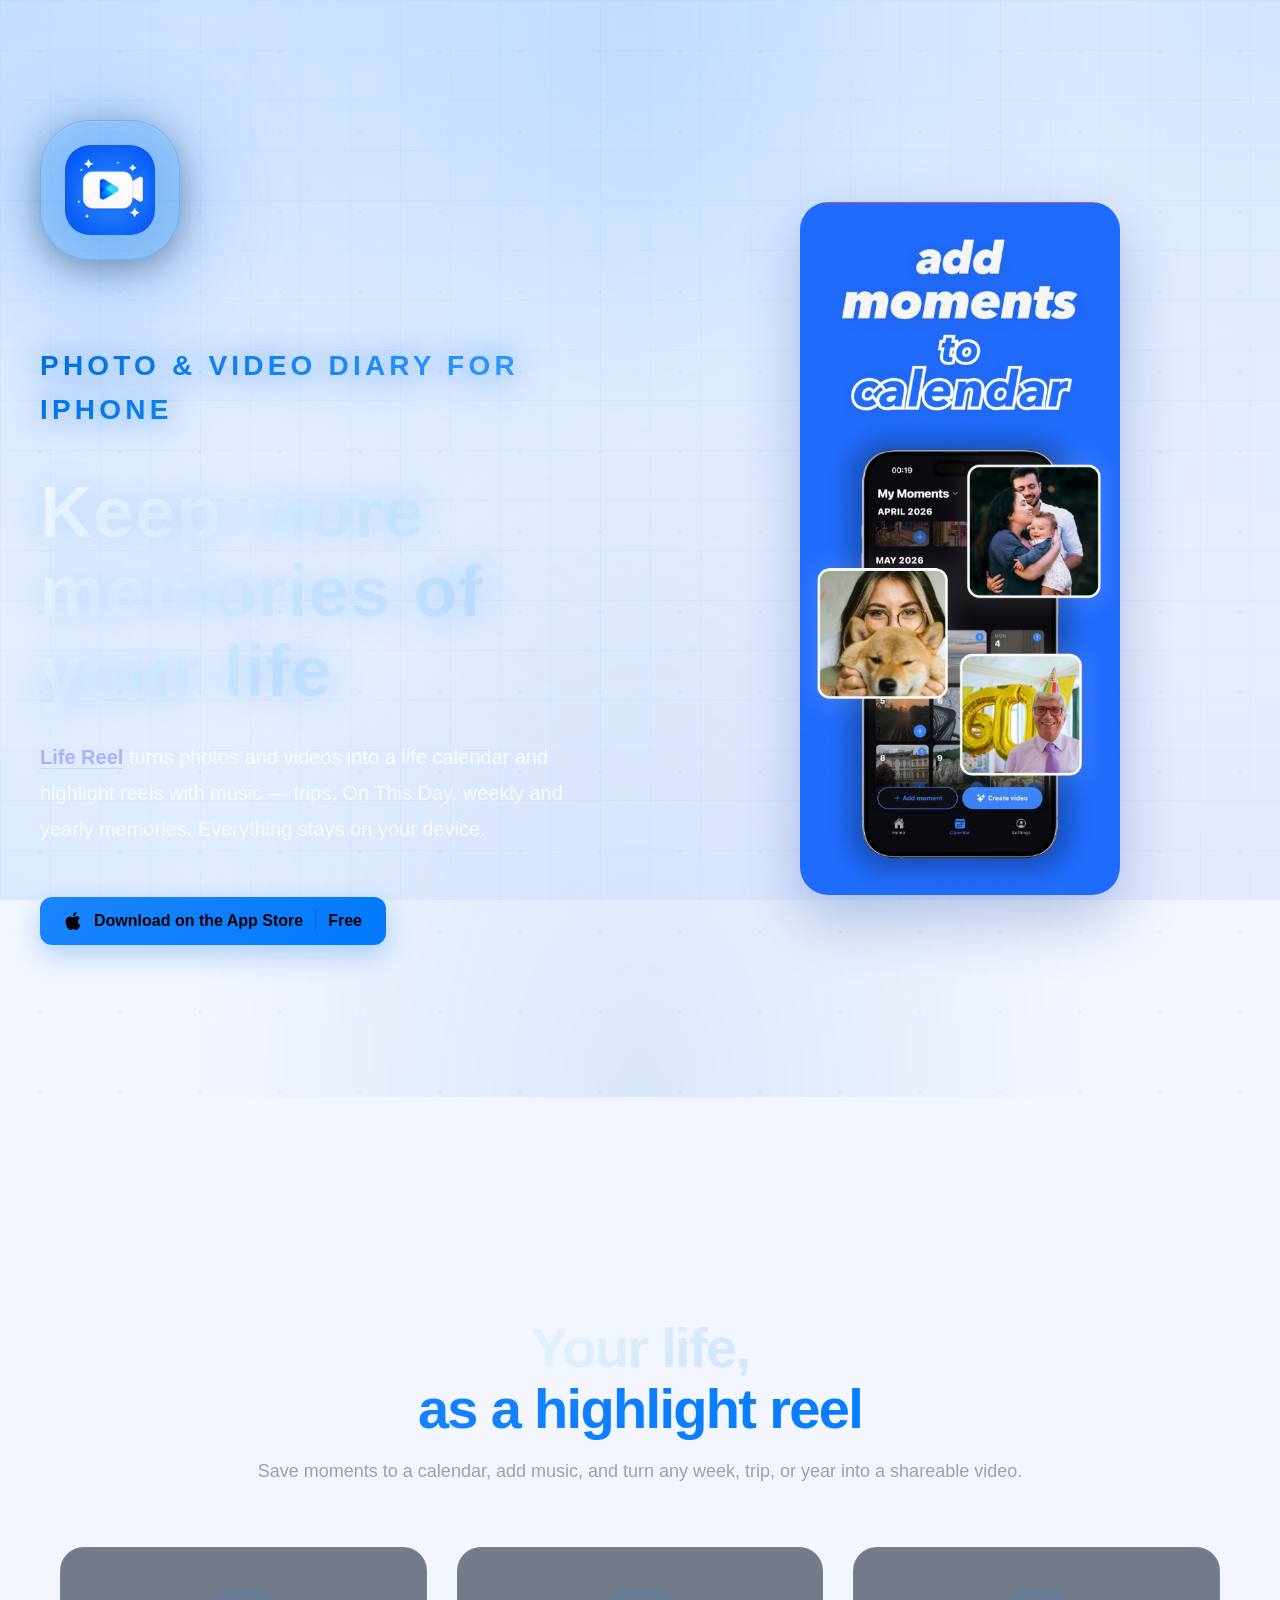
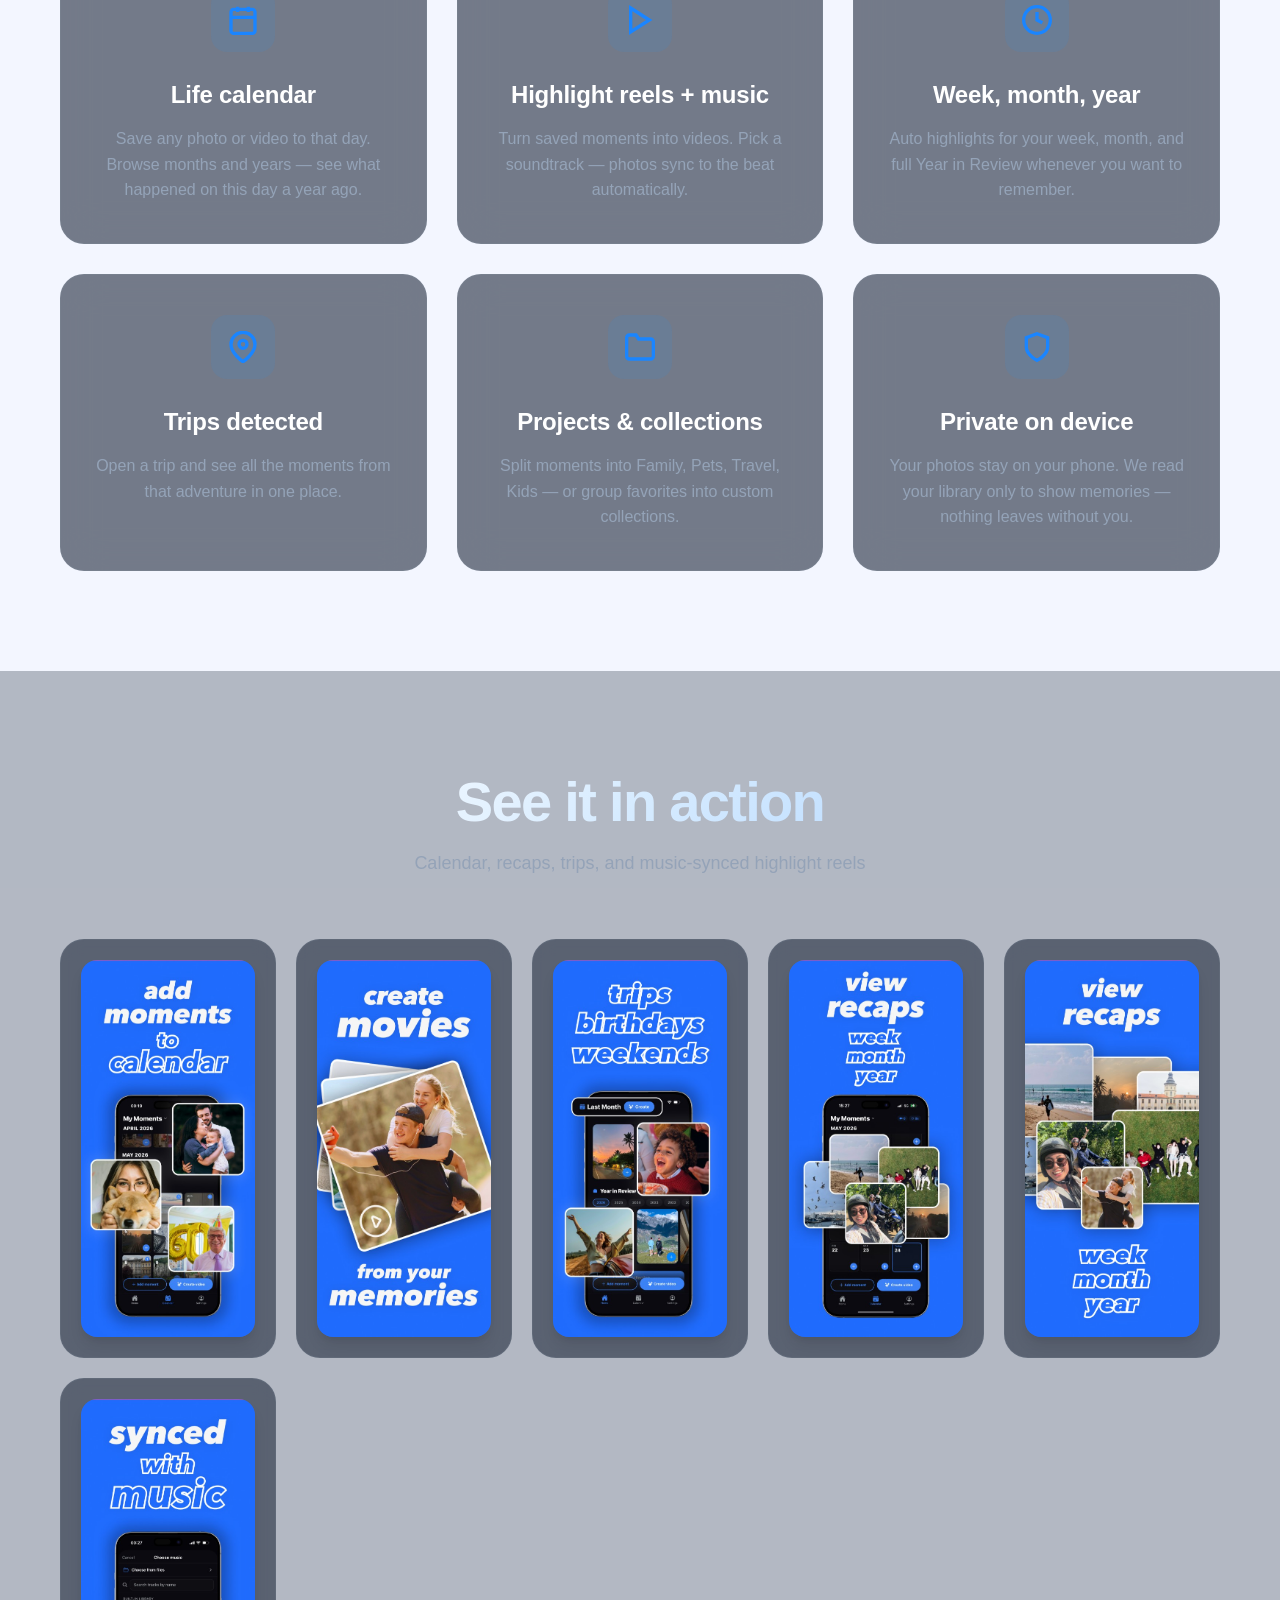
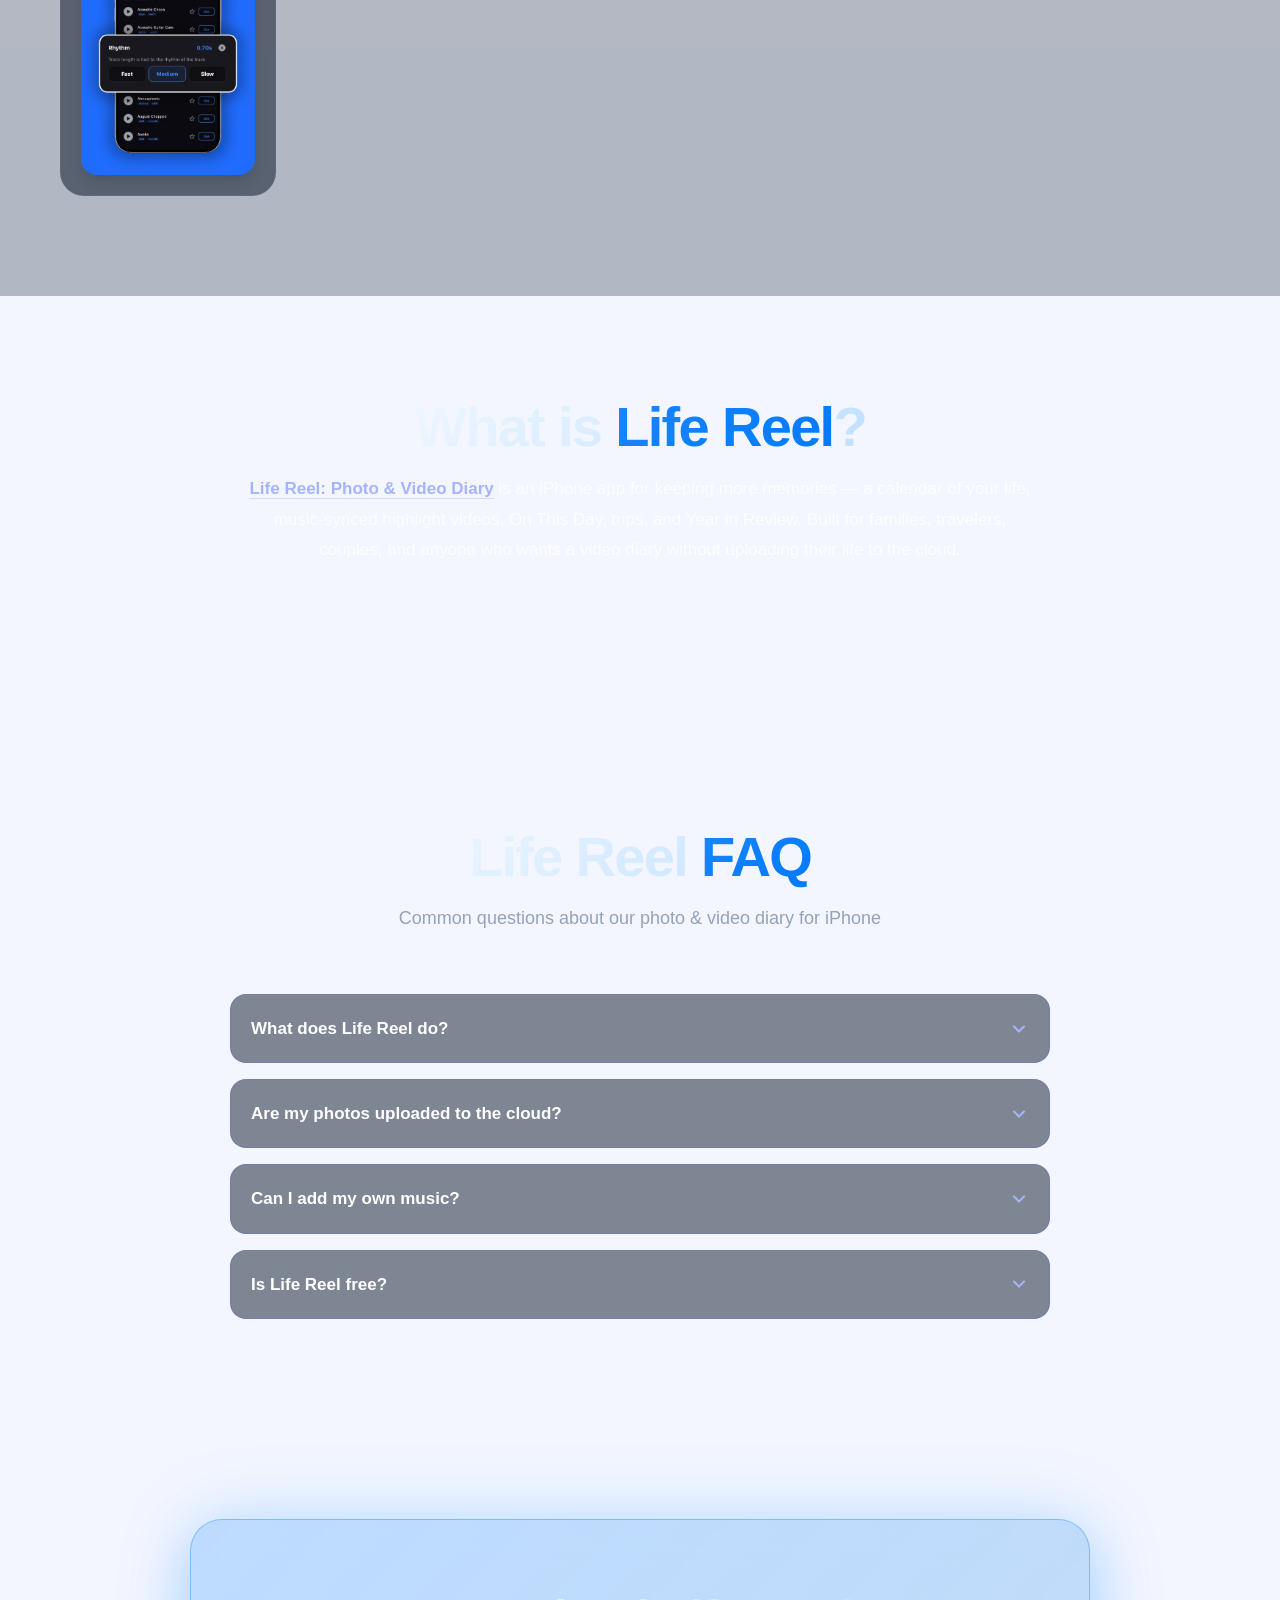
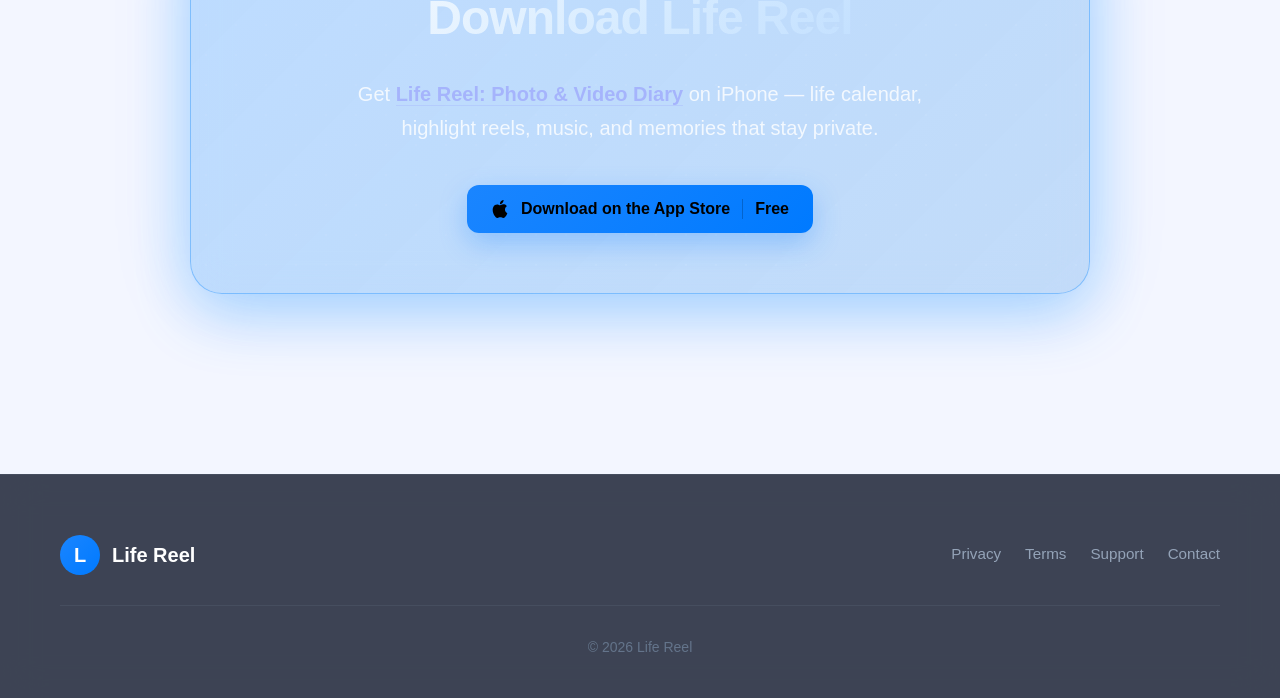
==== commit 704487ff: "Add Life Reel App Store frames as hero and screenshot carousel. Co-authored-by: Cursor <cursoragent@" ====
--- a/index.html
+++ b/index.html
@@ -13,26 +13,26 @@
     <meta name="theme-color" content="#1A85FF">
     <meta name="apple-mobile-web-app-capable" content="yes">
     <meta name="apple-mobile-web-app-title" content="Life Reel">
-    <link rel="canonical" href="https://lifereel.app/">
+    <link rel="canonical" href="https://life-reel.app/">
 
     <meta property="og:type" content="website">
-    <meta property="og:url" content="https://lifereel.app/">
+    <meta property="og:url" content="https://life-reel.app/">
     <meta property="og:title" content="Life Reel - Photo & Video Diary | iPhone">
     <meta property="og:description" content="Turn photos and videos into a life calendar and music-synced highlight reels. Private on your iPhone.">
-    <meta property="og:image" content="https://lifereel.app/assets/images/life-reel/optimized/hero.png">
+    <meta property="og:image" content="https://life-reel.app/assets/images/life-reel/optimized/hero.jpg">
     <meta property="og:site_name" content="Life Reel">
     <meta property="og:locale" content="en_US">
 
     <meta name="twitter:card" content="summary_large_image">
     <meta name="twitter:title" content="Life Reel - Photo & Video Diary | iPhone">
     <meta name="twitter:description" content="Turn photos and videos into a life calendar and music-synced highlight reels.">
-    <meta name="twitter:image" content="https://lifereel.app/assets/images/life-reel/optimized/hero.png">
+    <meta name="twitter:image" content="https://life-reel.app/assets/images/life-reel/optimized/hero.jpg">
 
     <meta name="apple-itunes-app" content="app-id=6760628421">
 
     <link rel="preconnect" href="https://apps.apple.com" crossorigin>
     <link rel="dns-prefetch" href="https://apps.apple.com">
-    <link rel="preload" href="assets/images/life-reel/optimized/hero.png" as="image">
+    <link rel="preload" href="assets/images/life-reel/optimized/hero.jpg" as="image">
     <link rel="preload" href="assets/css/main.css" as="style">
     <link rel="preload" href="assets/css/app-page.css" as="style">
 
@@ -119,6 +119,20 @@
         .logo-circle {
             background: var(--gradient-primary) !important;
         }
+
+        .hero-frame {
+            max-width: 320px;
+            margin: 0 auto;
+            border-radius: 28px;
+            overflow: hidden;
+            box-shadow: 0 24px 60px rgba(15, 70, 160, 0.28);
+        }
+
+        .hero-frame img {
+            display: block;
+            width: 100%;
+            height: auto;
+        }
     </style>
 </head>
 <body>
@@ -147,8 +161,8 @@
                 </div>
             </div>
             <div class="app-hero-visual">
-                <div class="phone-mockup">
-                    <img src="assets/images/life-reel/optimized/hero.png" alt="Life Reel iOS app on iPhone" class="phone-screenshot" width="400" height="800" loading="eager" decoding="async">
+                <div class="hero-frame">
+                    <img src="assets/images/life-reel/optimized/hero.jpg" alt="Life Reel — add moments to your calendar" width="473" height="1024" loading="eager" decoding="async">
                 </div>
             </div>
         </div>
@@ -227,7 +241,38 @@
         </div>
     </section>
 
-    <section class="app-section app-section-alt" id="about-life-reel">
+    <section class="app-section app-section-alt" id="screenshots">
+        <div class="container">
+            <div class="section-header">
+                <h2 class="section-title">See it in action</h2>
+                <p class="section-subtitle">Calendar, recaps, trips, and music-synced highlight reels</p>
+            </div>
+        </div>
+        <div class="screenshots-carousel" aria-label="App screenshots">
+            <div class="screenshots-grid">
+                <div class="screenshot-item">
+                    <img src="assets/images/life-reel/optimized/01-add-to-calendar.jpg" alt="Life Reel — add moments to calendar" loading="lazy" width="280" height="600" decoding="async">
+                </div>
+                <div class="screenshot-item">
+                    <img src="assets/images/life-reel/optimized/02-create-movies.jpg" alt="Life Reel — create movies from your memories" loading="lazy" width="280" height="600" decoding="async">
+                </div>
+                <div class="screenshot-item">
+                    <img src="assets/images/life-reel/optimized/03-trips-birthdays.jpg" alt="Life Reel — trips, birthdays, and weekends" loading="lazy" width="280" height="600" decoding="async">
+                </div>
+                <div class="screenshot-item">
+                    <img src="assets/images/life-reel/optimized/04-view-recaps.jpg" alt="Life Reel — view week, month, and year recaps" loading="lazy" width="280" height="600" decoding="async">
+                </div>
+                <div class="screenshot-item">
+                    <img src="assets/images/life-reel/optimized/05-recaps-collage.jpg" alt="Life Reel — memory collage recaps" loading="lazy" width="280" height="600" decoding="async">
+                </div>
+                <div class="screenshot-item">
+                    <img src="assets/images/life-reel/optimized/06-synced-music.jpg" alt="Life Reel — highlight reels synced with music" loading="lazy" width="280" height="600" decoding="async">
+                </div>
+            </div>
+        </div>
+    </section>
+
+    <section class="app-section" id="about-life-reel">
         <div class="container">
             <div class="section-header">
                 <h2 class="section-title">What is <span class="title-accent">Life Reel</span>?</h2>
@@ -319,6 +364,16 @@
     </footer>
     </main>
     <script>
+        (function () {
+            var carousel = document.querySelector('.screenshots-carousel');
+            if (!carousel) return;
+            function resetCarouselScroll() { carousel.scrollLeft = 0; }
+            resetCarouselScroll();
+            window.addEventListener('load', resetCarouselScroll);
+            window.addEventListener('pageshow', function (event) {
+                if (event.persisted) resetCarouselScroll();
+            });
+        })();
         (function () {
             document.querySelectorAll('.faq-item').forEach(function (details) {
                 var summary = details.querySelector('.faq-question');
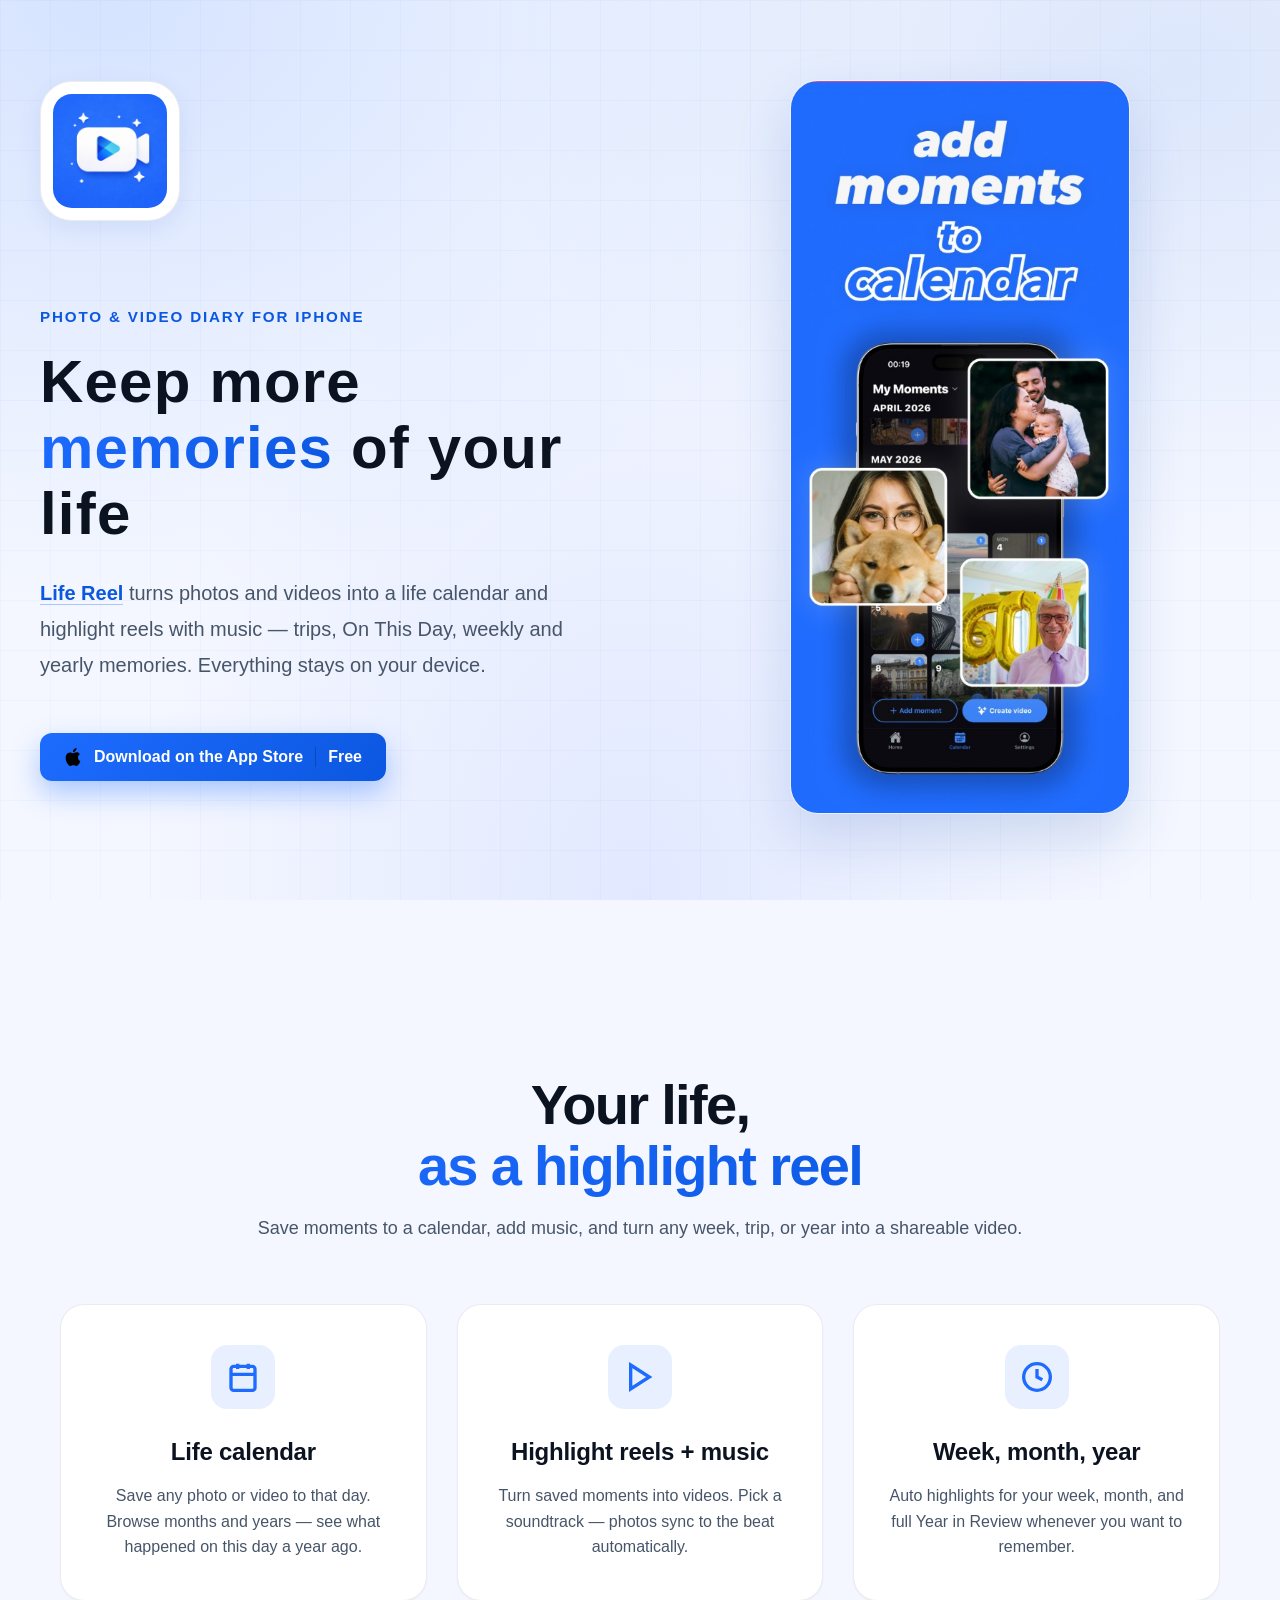
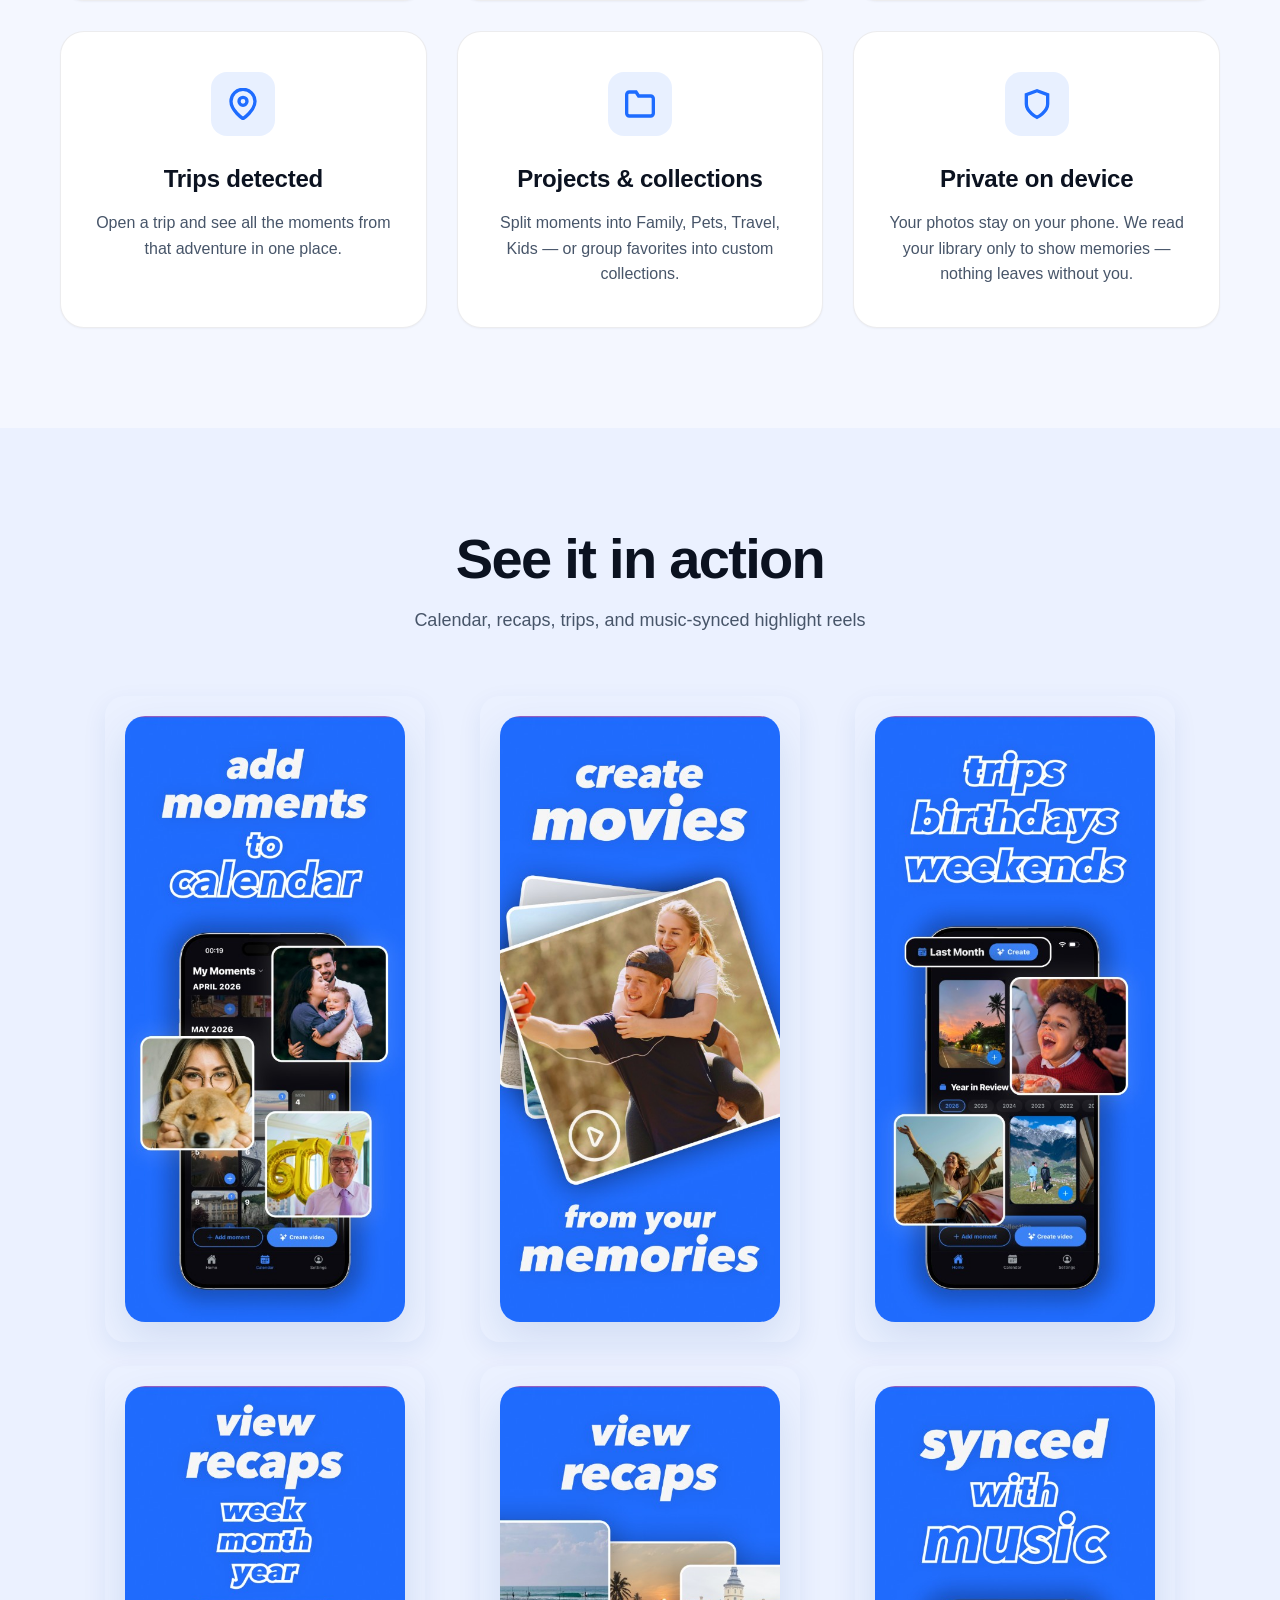
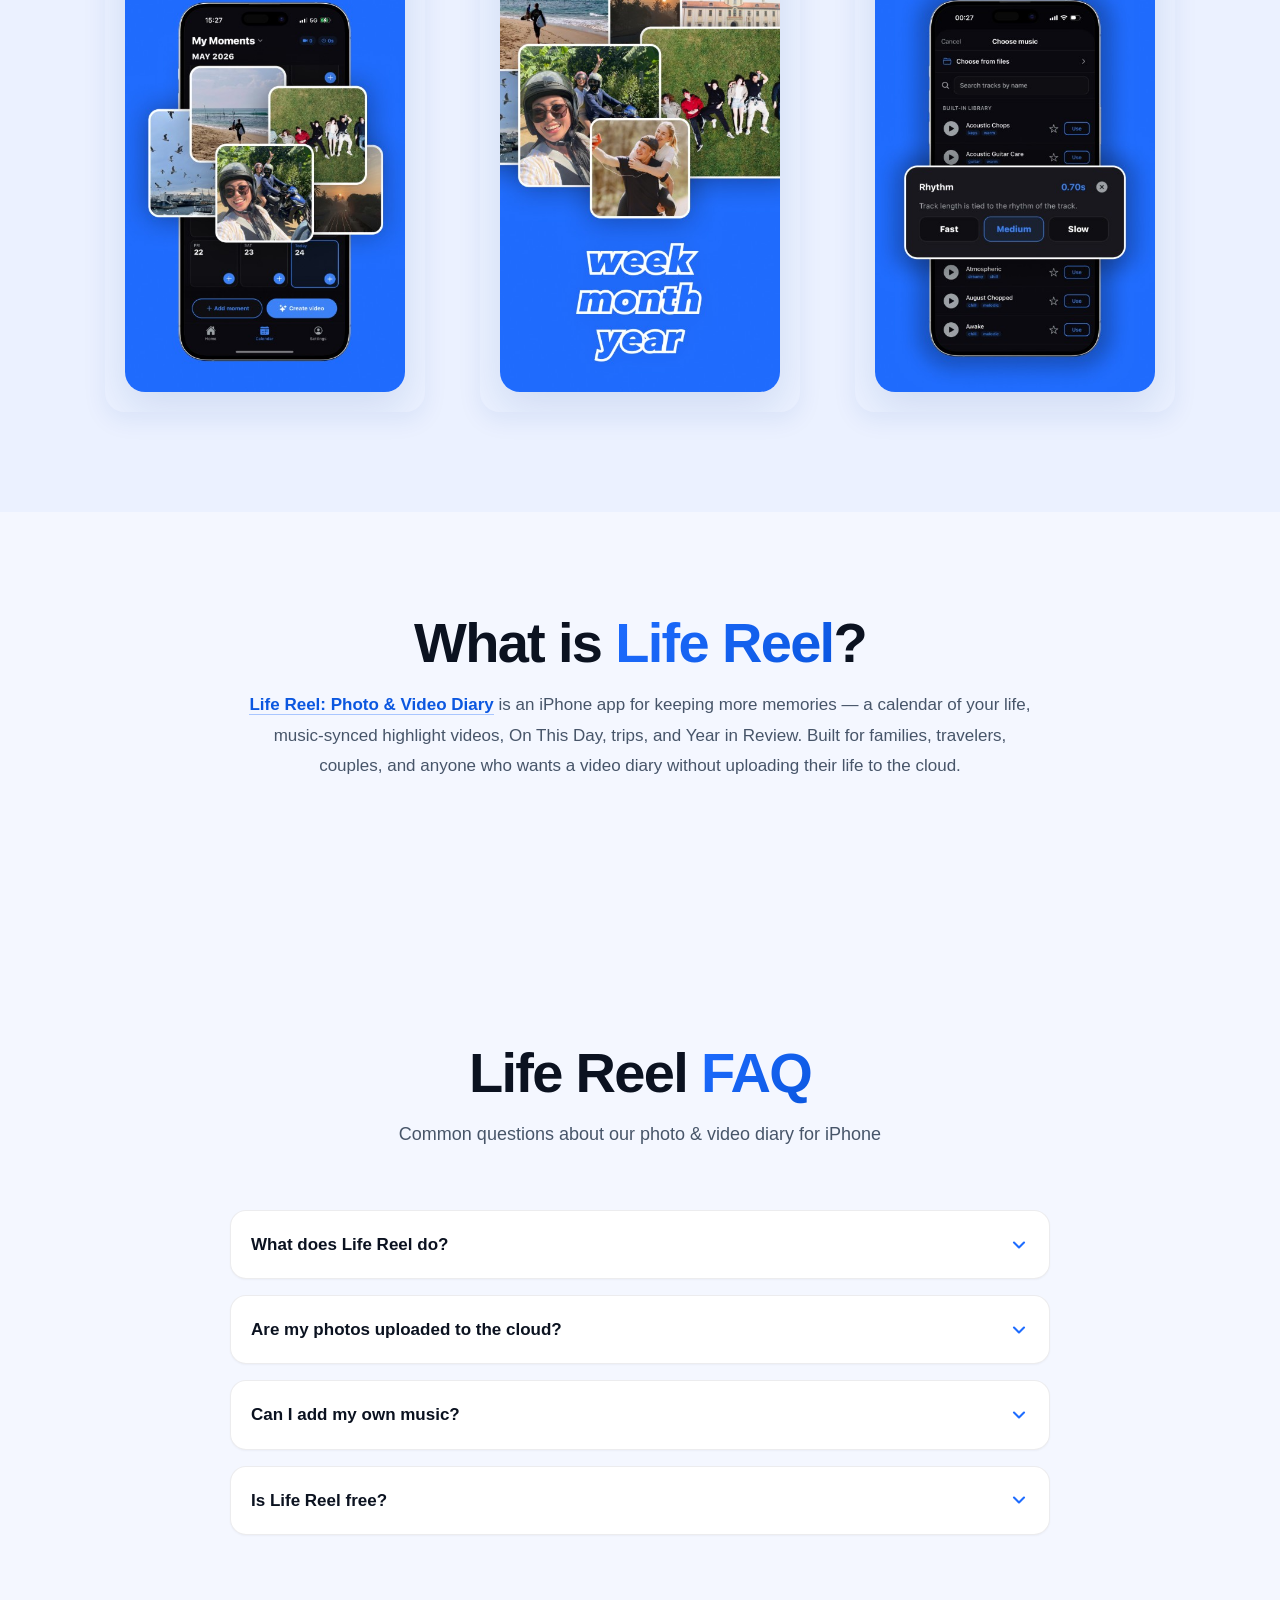
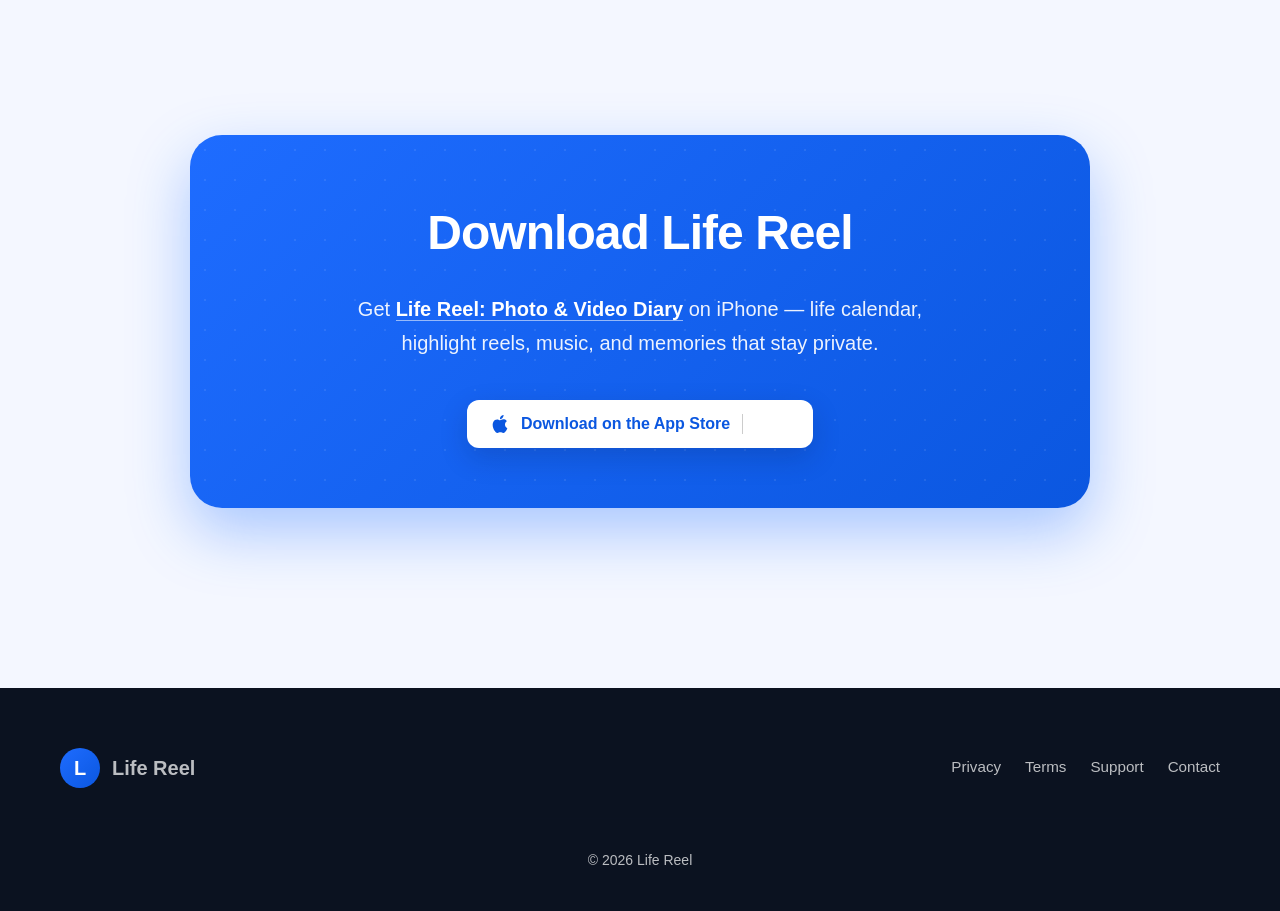
==== commit 16576015: "Fix Life Reel light-theme contrast and brand colors. Shared CSS assumed dark UI (white text); page u" ====
--- a/index.html
+++ b/index.html
@@ -10,7 +10,7 @@
     <meta name="keywords" content="life reel, photo diary, video diary, highlight reel, year in review, on this day, memory video, photo calendar, iPhone memories">
     <meta name="author" content="omoot apps">
     <meta name="robots" content="index, follow">
-    <meta name="theme-color" content="#1A85FF">
+    <meta name="theme-color" content="#1E6CFF">
     <meta name="apple-mobile-web-app-capable" content="yes">
     <meta name="apple-mobile-web-app-title" content="Life Reel">
     <link rel="canonical" href="https://life-reel.app/">
@@ -35,6 +35,7 @@
     <link rel="preload" href="assets/images/life-reel/optimized/hero.jpg" as="image">
     <link rel="preload" href="assets/css/main.css" as="style">
     <link rel="preload" href="assets/css/app-page.css" as="style">
+    <link rel="preload" href="assets/css/life-reel-theme.css" as="style">
 
     <link rel="icon" type="image/png" sizes="32x32" href="assets/images/life-reel/favicon-32x32.png">
     <link rel="icon" type="image/png" sizes="16x16" href="assets/images/life-reel/favicon-16x16.png">
@@ -42,6 +43,7 @@
 
     <link rel="stylesheet" href="assets/css/main.css">
     <link rel="stylesheet" href="assets/css/app-page.css">
+    <link rel="stylesheet" href="assets/css/life-reel-theme.css">
 
     <script type="text/javascript">
         (function(e,c){if(!c.__SV){var l,h;window.mixpanel=c;c._i=[];c.init=function(q,r,f){function t(d,a){var g=a.split(".");2==g.length&&(d=d[g[0]],a=g[1]);d[a]=function(){d.push([a].concat(Array.prototype.slice.call(arguments,0)))}}var b=c;"undefined"!==typeof f?b=c[f]=[]:f="mixpanel";b.people=b.people||[];b.toString=function(d){var a="mixpanel";"mixpanel"!==f&&(a+="."+f);d||(a+=" (stub)");return a};b.people.toString=function(){return b.toString(1)+".people (stub)"};l="disable time_event track track_pageview track_links track_forms track_with_groups add_group set_group remove_group register register_once alias unregister identify name_tag set_config reset opt_in_tracking opt_out_tracking has_opted_in_tracking has_opted_out_tracking clear_opt_in_out_tracking start_batch_senders start_session_recording stop_session_recording people.set people.set_once people.unset people.increment people.append people.union people.track_charge people.clear_charges people.delete_user people.remove".split(" ");
@@ -72,68 +74,6 @@
         });
     </script>
 
-    <style>
-        :root {
-            --primary-color: #1A85FF;
-            --primary-dark: #0070E8;
-            --primary-light: #5BA8FF;
-            --accent-color: #007AFF;
-            --gradient-primary: linear-gradient(135deg, #1A85FF 0%, #007AFF 100%);
-            --gradient-card: linear-gradient(135deg, rgba(26, 133, 255, 0.1) 0%, rgba(0, 122, 255, 0.1) 100%);
-        }
-
-        body {
-            background-color: #f3f6ff;
-            background-image:
-                radial-gradient(at 0% 0%, rgba(26, 133, 255, 0.22) 0px, transparent 50%),
-                radial-gradient(at 100% 0%, rgba(0, 122, 255, 0.14) 0px, transparent 50%),
-                radial-gradient(at 100% 100%, rgba(224, 231, 255, 0.9) 0px, transparent 55%),
-                radial-gradient(at 0% 100%, rgba(90, 168, 255, 0.16) 0px, transparent 50%);
-        }
-
-        .grid-background {
-            background-image:
-                linear-gradient(rgba(26, 133, 255, 0.08) 1px, transparent 1px),
-                linear-gradient(90deg, rgba(26, 133, 255, 0.08) 1px, transparent 1px);
-        }
-
-        .btn-app-store,
-        .feature-icon-container,
-        .title-accent,
-        .highlight-brand,
-        .app-slogan,
-        .logo-circle {
-            /* inherits primary via CSS vars where supported */
-        }
-
-        .btn-app-store {
-            background: var(--gradient-primary) !important;
-            box-shadow: 0 10px 28px rgba(26, 133, 255, 0.32) !important;
-        }
-
-        .feature-icon-container {
-            background: rgba(26, 133, 255, 0.1) !important;
-            color: #007AFF !important;
-        }
-
-        .logo-circle {
-            background: var(--gradient-primary) !important;
-        }
-
-        .hero-frame {
-            max-width: 320px;
-            margin: 0 auto;
-            border-radius: 28px;
-            overflow: hidden;
-            box-shadow: 0 24px 60px rgba(15, 70, 160, 0.28);
-        }
-
-        .hero-frame img {
-            display: block;
-            width: 100%;
-            height: auto;
-        }
-    </style>
 </head>
 <body>
     <div class="grid-background"></div>
--- a/assets/css/life-reel-theme.css
+++ b/assets/css/life-reel-theme.css
@@ -0,0 +1,356 @@
+/**
+ * Life Reel — light theme overrides
+ *
+ * Shared main.css / app-page.css assume a DARK page (white text, dark cards).
+ * This file flips tokens + component styles for a readable light landing that
+ * matches App Store frames (~#1E6CFF royal blue).
+ */
+
+:root {
+    --primary-color: #1E6CFF;
+    --primary-dark: #0B57E0;
+    --primary-light: #4B8AFF;
+    --accent-color: #1E6CFF;
+
+    --text-primary: #0B1220;
+    --text-secondary: #475569;
+    --text-muted: #64748B;
+
+    --bg-primary: #F4F7FF;
+    --bg-secondary: #EEF3FF;
+    --bg-card: #ffffff;
+    --border-color: rgba(15, 23, 42, 0.08);
+
+    --shadow-sm: 0 1px 2px rgba(15, 23, 42, 0.04);
+    --shadow: 0 8px 24px rgba(15, 70, 160, 0.08);
+    --shadow-lg: 0 16px 40px rgba(15, 70, 160, 0.12);
+    --shadow-xl: 0 24px 56px rgba(15, 70, 160, 0.16);
+
+    --gradient-primary: linear-gradient(135deg, #1E6CFF 0%, #0B57E0 100%);
+    --gradient-card: linear-gradient(135deg, rgba(30, 108, 255, 0.06) 0%, rgba(11, 87, 224, 0.04) 100%);
+}
+
+body {
+    color: var(--text-primary);
+    background-color: var(--bg-primary);
+    background-image:
+        radial-gradient(at 8% 0%, rgba(30, 108, 255, 0.14) 0px, transparent 48%),
+        radial-gradient(at 92% 8%, rgba(11, 87, 224, 0.10) 0px, transparent 42%),
+        radial-gradient(at 50% 100%, rgba(224, 231, 255, 0.9) 0px, transparent 55%);
+    background-attachment: fixed;
+}
+
+.grid-background {
+    background-image:
+        linear-gradient(rgba(30, 108, 255, 0.06) 1px, transparent 1px),
+        linear-gradient(90deg, rgba(30, 108, 255, 0.06) 1px, transparent 1px);
+    opacity: 0.55;
+}
+
+/* —— Hero —— */
+.app-hero {
+    background: transparent;
+    margin-bottom: 40px;
+    padding-top: 80px;
+}
+
+.app-hero::before {
+    opacity: 0.35;
+    background: radial-gradient(circle, rgba(30, 108, 255, 0.08) 1px, transparent 1px);
+}
+
+.app-slogan {
+    color: var(--primary-dark);
+    background: none;
+    -webkit-text-fill-color: var(--primary-dark);
+    filter: none;
+    text-shadow: none;
+    letter-spacing: 0.12em;
+    font-size: 0.95rem;
+    margin-top: 8px;
+    margin-bottom: 20px;
+}
+
+.app-title {
+    background: none;
+    -webkit-text-fill-color: var(--text-primary);
+    color: var(--text-primary);
+    text-shadow: none;
+    font-size: clamp(2.4rem, 5vw, 3.75rem);
+}
+
+.app-title .highlight-brand,
+.highlight-brand {
+    background: var(--gradient-primary);
+    -webkit-background-clip: text;
+    -webkit-text-fill-color: transparent;
+    background-clip: text;
+    filter: none;
+}
+
+.app-tagline {
+    color: var(--text-secondary);
+}
+
+.app-tagline .app-store-link,
+.app-store-link {
+    color: var(--primary-dark);
+    border-bottom-color: rgba(30, 108, 255, 0.35);
+}
+
+.app-store-link:hover {
+    color: var(--primary-color);
+    border-bottom-color: rgba(30, 108, 255, 0.7);
+}
+
+.app-logo {
+    filter: none;
+    background: #fff;
+    border: 1px solid var(--border-color);
+    box-shadow: var(--shadow);
+    padding: 12px;
+    border-radius: 32px;
+}
+
+.app-icon-large:hover .app-logo {
+    filter: none;
+    box-shadow: var(--shadow-lg);
+    border-color: rgba(30, 108, 255, 0.35);
+}
+
+.hero-frame {
+    max-width: 340px;
+    margin: 0 auto;
+    border-radius: 28px;
+    overflow: hidden;
+    box-shadow: var(--shadow-xl);
+    border: 1px solid rgba(15, 23, 42, 0.06);
+    background: #fff;
+}
+
+.hero-frame img {
+    display: block;
+    width: 100%;
+    height: auto;
+}
+
+/* —— Sections —— */
+.app-section-alt {
+    background: rgba(30, 108, 255, 0.04);
+}
+
+.section-title {
+    background: none;
+    -webkit-text-fill-color: var(--text-primary);
+    color: var(--text-primary);
+}
+
+.section-title .title-accent,
+.title-accent {
+    background: var(--gradient-primary);
+    -webkit-background-clip: text;
+    -webkit-text-fill-color: transparent;
+    background-clip: text;
+}
+
+.section-subtitle,
+.about-copy {
+    color: var(--text-secondary);
+}
+
+.about-copy .app-store-link {
+    color: var(--primary-dark);
+}
+
+/* —— Feature cards —— */
+.feature-card {
+    background: #ffffff;
+    border: 1px solid var(--border-color);
+    box-shadow: var(--shadow-sm);
+    backdrop-filter: none;
+    -webkit-backdrop-filter: none;
+}
+
+.feature-card:hover {
+    border-color: rgba(30, 108, 255, 0.28);
+    box-shadow: var(--shadow-lg);
+}
+
+.feature-icon-container {
+    background: rgba(30, 108, 255, 0.1);
+    color: var(--primary-color);
+}
+
+.feature-title {
+    color: var(--text-primary);
+}
+
+.feature-description {
+    color: var(--text-secondary);
+}
+
+/* —— Screenshots —— */
+.screenshots-grid {
+    grid-template-columns: repeat(3, minmax(0, 1fr));
+    gap: 24px;
+    max-width: 1100px;
+}
+
+.screenshot-item {
+    background: transparent;
+    border: none;
+    box-shadow: var(--shadow);
+    border-radius: 20px;
+    overflow: hidden;
+    backdrop-filter: none;
+    -webkit-backdrop-filter: none;
+    max-width: 320px;
+    width: 100%;
+}
+
+.screenshot-item:hover {
+    box-shadow: var(--shadow-xl);
+    transform: translateY(-4px);
+}
+
+.screenshot-item img {
+    width: 100%;
+    height: auto;
+    display: block;
+    border-radius: 20px;
+}
+
+@media (max-width: 900px) {
+    .screenshots-grid {
+        grid-template-columns: repeat(2, minmax(0, 1fr));
+    }
+}
+
+@media (max-width: 560px) {
+    .screenshots-grid {
+        grid-template-columns: 1fr;
+        justify-items: center;
+    }
+
+    .screenshot-item {
+        max-width: 280px;
+    }
+}
+
+/* —— FAQ —— */
+.faq-item {
+    background: #ffffff;
+    border: 1px solid var(--border-color);
+    box-shadow: var(--shadow-sm);
+}
+
+.faq-item[open] {
+    border-color: rgba(30, 108, 255, 0.35);
+    background: #ffffff;
+    box-shadow: var(--shadow);
+}
+
+.faq-question {
+    color: var(--text-primary);
+}
+
+.faq-icon {
+    color: var(--primary-color);
+}
+
+.faq-item[open] .faq-icon {
+    color: var(--primary-dark);
+}
+
+.faq-answer {
+    color: var(--text-secondary);
+}
+
+.faq-answer .app-store-link {
+    color: var(--primary-dark);
+    border-bottom-color: rgba(30, 108, 255, 0.35);
+}
+
+/* —— CTA —— */
+.cta-card {
+    background: var(--gradient-primary);
+    border: none;
+    box-shadow: 0 24px 60px rgba(30, 108, 255, 0.35);
+    backdrop-filter: none;
+    -webkit-backdrop-filter: none;
+}
+
+.cta-card::before {
+    opacity: 0.25;
+    background-image: radial-gradient(circle, rgba(255, 255, 255, 0.35) 1px, transparent 1px);
+}
+
+.cta-title {
+    background: none;
+    -webkit-text-fill-color: #ffffff;
+    color: #ffffff;
+}
+
+.cta-description {
+    color: rgba(255, 255, 255, 0.92);
+}
+
+.cta-description .app-store-link {
+    color: #ffffff;
+    border-bottom-color: rgba(255, 255, 255, 0.55);
+}
+
+.cta-description .app-store-link:hover {
+    color: #ffffff;
+    border-bottom-color: #ffffff;
+}
+
+.cta-card .btn-app-store {
+    background: #ffffff !important;
+    color: var(--primary-dark) !important;
+    box-shadow: 0 10px 28px rgba(11, 30, 80, 0.2) !important;
+}
+
+.cta-card .btn-app-store svg {
+    fill: var(--primary-dark);
+}
+
+.cta-card .btn-free,
+.cta-card .btn-divider {
+    color: var(--primary-dark);
+    border-color: rgba(11, 87, 224, 0.25);
+}
+
+/* —— Primary download button (hero) —— */
+.btn-app-store {
+    background: var(--gradient-primary) !important;
+    color: #ffffff !important;
+    box-shadow: 0 12px 28px rgba(30, 108, 255, 0.35) !important;
+}
+
+.btn-app-store .btn-free,
+.btn-app-store .btn-divider {
+    color: #ffffff;
+    border-color: rgba(255, 255, 255, 0.35);
+}
+
+/* —— Footer —— */
+.app-footer {
+    background: #0B1220;
+    border-top: none;
+}
+
+.footer-link,
+.footer-copyright,
+.logo-text {
+    color: rgba(255, 255, 255, 0.72);
+}
+
+.footer-link:hover {
+    color: #ffffff;
+}
+
+.logo-circle {
+    background: var(--gradient-primary) !important;
+    color: #ffffff;
+}
--- a/assets/css/life-reel-theme.css
+++ b/assets/css/life-reel-theme.css
@@ -0,0 +1,356 @@
+/**
+ * Life Reel — light theme overrides
+ *
+ * Shared main.css / app-page.css assume a DARK page (white text, dark cards).
+ * This file flips tokens + component styles for a readable light landing that
+ * matches App Store frames (~#1E6CFF royal blue).
+ */
+
+:root {
+    --primary-color: #1E6CFF;
+    --primary-dark: #0B57E0;
+    --primary-light: #4B8AFF;
+    --accent-color: #1E6CFF;
+
+    --text-primary: #0B1220;
+    --text-secondary: #475569;
+    --text-muted: #64748B;
+
+    --bg-primary: #F4F7FF;
+    --bg-secondary: #EEF3FF;
+    --bg-card: #ffffff;
+    --border-color: rgba(15, 23, 42, 0.08);
+
+    --shadow-sm: 0 1px 2px rgba(15, 23, 42, 0.04);
+    --shadow: 0 8px 24px rgba(15, 70, 160, 0.08);
+    --shadow-lg: 0 16px 40px rgba(15, 70, 160, 0.12);
+    --shadow-xl: 0 24px 56px rgba(15, 70, 160, 0.16);
+
+    --gradient-primary: linear-gradient(135deg, #1E6CFF 0%, #0B57E0 100%);
+    --gradient-card: linear-gradient(135deg, rgba(30, 108, 255, 0.06) 0%, rgba(11, 87, 224, 0.04) 100%);
+}
+
+body {
+    color: var(--text-primary);
+    background-color: var(--bg-primary);
+    background-image:
+        radial-gradient(at 8% 0%, rgba(30, 108, 255, 0.14) 0px, transparent 48%),
+        radial-gradient(at 92% 8%, rgba(11, 87, 224, 0.10) 0px, transparent 42%),
+        radial-gradient(at 50% 100%, rgba(224, 231, 255, 0.9) 0px, transparent 55%);
+    background-attachment: fixed;
+}
+
+.grid-background {
+    background-image:
+        linear-gradient(rgba(30, 108, 255, 0.06) 1px, transparent 1px),
+        linear-gradient(90deg, rgba(30, 108, 255, 0.06) 1px, transparent 1px);
+    opacity: 0.55;
+}
+
+/* —— Hero —— */
+.app-hero {
+    background: transparent;
+    margin-bottom: 40px;
+    padding-top: 80px;
+}
+
+.app-hero::before {
+    opacity: 0.35;
+    background: radial-gradient(circle, rgba(30, 108, 255, 0.08) 1px, transparent 1px);
+}
+
+.app-slogan {
+    color: var(--primary-dark);
+    background: none;
+    -webkit-text-fill-color: var(--primary-dark);
+    filter: none;
+    text-shadow: none;
+    letter-spacing: 0.12em;
+    font-size: 0.95rem;
+    margin-top: 8px;
+    margin-bottom: 20px;
+}
+
+.app-title {
+    background: none;
+    -webkit-text-fill-color: var(--text-primary);
+    color: var(--text-primary);
+    text-shadow: none;
+    font-size: clamp(2.4rem, 5vw, 3.75rem);
+}
+
+.app-title .highlight-brand,
+.highlight-brand {
+    background: var(--gradient-primary);
+    -webkit-background-clip: text;
+    -webkit-text-fill-color: transparent;
+    background-clip: text;
+    filter: none;
+}
+
+.app-tagline {
+    color: var(--text-secondary);
+}
+
+.app-tagline .app-store-link,
+.app-store-link {
+    color: var(--primary-dark);
+    border-bottom-color: rgba(30, 108, 255, 0.35);
+}
+
+.app-store-link:hover {
+    color: var(--primary-color);
+    border-bottom-color: rgba(30, 108, 255, 0.7);
+}
+
+.app-logo {
+    filter: none;
+    background: #fff;
+    border: 1px solid var(--border-color);
+    box-shadow: var(--shadow);
+    padding: 12px;
+    border-radius: 32px;
+}
+
+.app-icon-large:hover .app-logo {
+    filter: none;
+    box-shadow: var(--shadow-lg);
+    border-color: rgba(30, 108, 255, 0.35);
+}
+
+.hero-frame {
+    max-width: 340px;
+    margin: 0 auto;
+    border-radius: 28px;
+    overflow: hidden;
+    box-shadow: var(--shadow-xl);
+    border: 1px solid rgba(15, 23, 42, 0.06);
+    background: #fff;
+}
+
+.hero-frame img {
+    display: block;
+    width: 100%;
+    height: auto;
+}
+
+/* —— Sections —— */
+.app-section-alt {
+    background: rgba(30, 108, 255, 0.04);
+}
+
+.section-title {
+    background: none;
+    -webkit-text-fill-color: var(--text-primary);
+    color: var(--text-primary);
+}
+
+.section-title .title-accent,
+.title-accent {
+    background: var(--gradient-primary);
+    -webkit-background-clip: text;
+    -webkit-text-fill-color: transparent;
+    background-clip: text;
+}
+
+.section-subtitle,
+.about-copy {
+    color: var(--text-secondary);
+}
+
+.about-copy .app-store-link {
+    color: var(--primary-dark);
+}
+
+/* —— Feature cards —— */
+.feature-card {
+    background: #ffffff;
+    border: 1px solid var(--border-color);
+    box-shadow: var(--shadow-sm);
+    backdrop-filter: none;
+    -webkit-backdrop-filter: none;
+}
+
+.feature-card:hover {
+    border-color: rgba(30, 108, 255, 0.28);
+    box-shadow: var(--shadow-lg);
+}
+
+.feature-icon-container {
+    background: rgba(30, 108, 255, 0.1);
+    color: var(--primary-color);
+}
+
+.feature-title {
+    color: var(--text-primary);
+}
+
+.feature-description {
+    color: var(--text-secondary);
+}
+
+/* —— Screenshots —— */
+.screenshots-grid {
+    grid-template-columns: repeat(3, minmax(0, 1fr));
+    gap: 24px;
+    max-width: 1100px;
+}
+
+.screenshot-item {
+    background: transparent;
+    border: none;
+    box-shadow: var(--shadow);
+    border-radius: 20px;
+    overflow: hidden;
+    backdrop-filter: none;
+    -webkit-backdrop-filter: none;
+    max-width: 320px;
+    width: 100%;
+}
+
+.screenshot-item:hover {
+    box-shadow: var(--shadow-xl);
+    transform: translateY(-4px);
+}
+
+.screenshot-item img {
+    width: 100%;
+    height: auto;
+    display: block;
+    border-radius: 20px;
+}
+
+@media (max-width: 900px) {
+    .screenshots-grid {
+        grid-template-columns: repeat(2, minmax(0, 1fr));
+    }
+}
+
+@media (max-width: 560px) {
+    .screenshots-grid {
+        grid-template-columns: 1fr;
+        justify-items: center;
+    }
+
+    .screenshot-item {
+        max-width: 280px;
+    }
+}
+
+/* —— FAQ —— */
+.faq-item {
+    background: #ffffff;
+    border: 1px solid var(--border-color);
+    box-shadow: var(--shadow-sm);
+}
+
+.faq-item[open] {
+    border-color: rgba(30, 108, 255, 0.35);
+    background: #ffffff;
+    box-shadow: var(--shadow);
+}
+
+.faq-question {
+    color: var(--text-primary);
+}
+
+.faq-icon {
+    color: var(--primary-color);
+}
+
+.faq-item[open] .faq-icon {
+    color: var(--primary-dark);
+}
+
+.faq-answer {
+    color: var(--text-secondary);
+}
+
+.faq-answer .app-store-link {
+    color: var(--primary-dark);
+    border-bottom-color: rgba(30, 108, 255, 0.35);
+}
+
+/* —— CTA —— */
+.cta-card {
+    background: var(--gradient-primary);
+    border: none;
+    box-shadow: 0 24px 60px rgba(30, 108, 255, 0.35);
+    backdrop-filter: none;
+    -webkit-backdrop-filter: none;
+}
+
+.cta-card::before {
+    opacity: 0.25;
+    background-image: radial-gradient(circle, rgba(255, 255, 255, 0.35) 1px, transparent 1px);
+}
+
+.cta-title {
+    background: none;
+    -webkit-text-fill-color: #ffffff;
+    color: #ffffff;
+}
+
+.cta-description {
+    color: rgba(255, 255, 255, 0.92);
+}
+
+.cta-description .app-store-link {
+    color: #ffffff;
+    border-bottom-color: rgba(255, 255, 255, 0.55);
+}
+
+.cta-description .app-store-link:hover {
+    color: #ffffff;
+    border-bottom-color: #ffffff;
+}
+
+.cta-card .btn-app-store {
+    background: #ffffff !important;
+    color: var(--primary-dark) !important;
+    box-shadow: 0 10px 28px rgba(11, 30, 80, 0.2) !important;
+}
+
+.cta-card .btn-app-store svg {
+    fill: var(--primary-dark);
+}
+
+.cta-card .btn-free,
+.cta-card .btn-divider {
+    color: var(--primary-dark);
+    border-color: rgba(11, 87, 224, 0.25);
+}
+
+/* —— Primary download button (hero) —— */
+.btn-app-store {
+    background: var(--gradient-primary) !important;
+    color: #ffffff !important;
+    box-shadow: 0 12px 28px rgba(30, 108, 255, 0.35) !important;
+}
+
+.btn-app-store .btn-free,
+.btn-app-store .btn-divider {
+    color: #ffffff;
+    border-color: rgba(255, 255, 255, 0.35);
+}
+
+/* —— Footer —— */
+.app-footer {
+    background: #0B1220;
+    border-top: none;
+}
+
+.footer-link,
+.footer-copyright,
+.logo-text {
+    color: rgba(255, 255, 255, 0.72);
+}
+
+.footer-link:hover {
+    color: #ffffff;
+}
+
+.logo-circle {
+    background: var(--gradient-primary) !important;
+    color: #ffffff;
+}
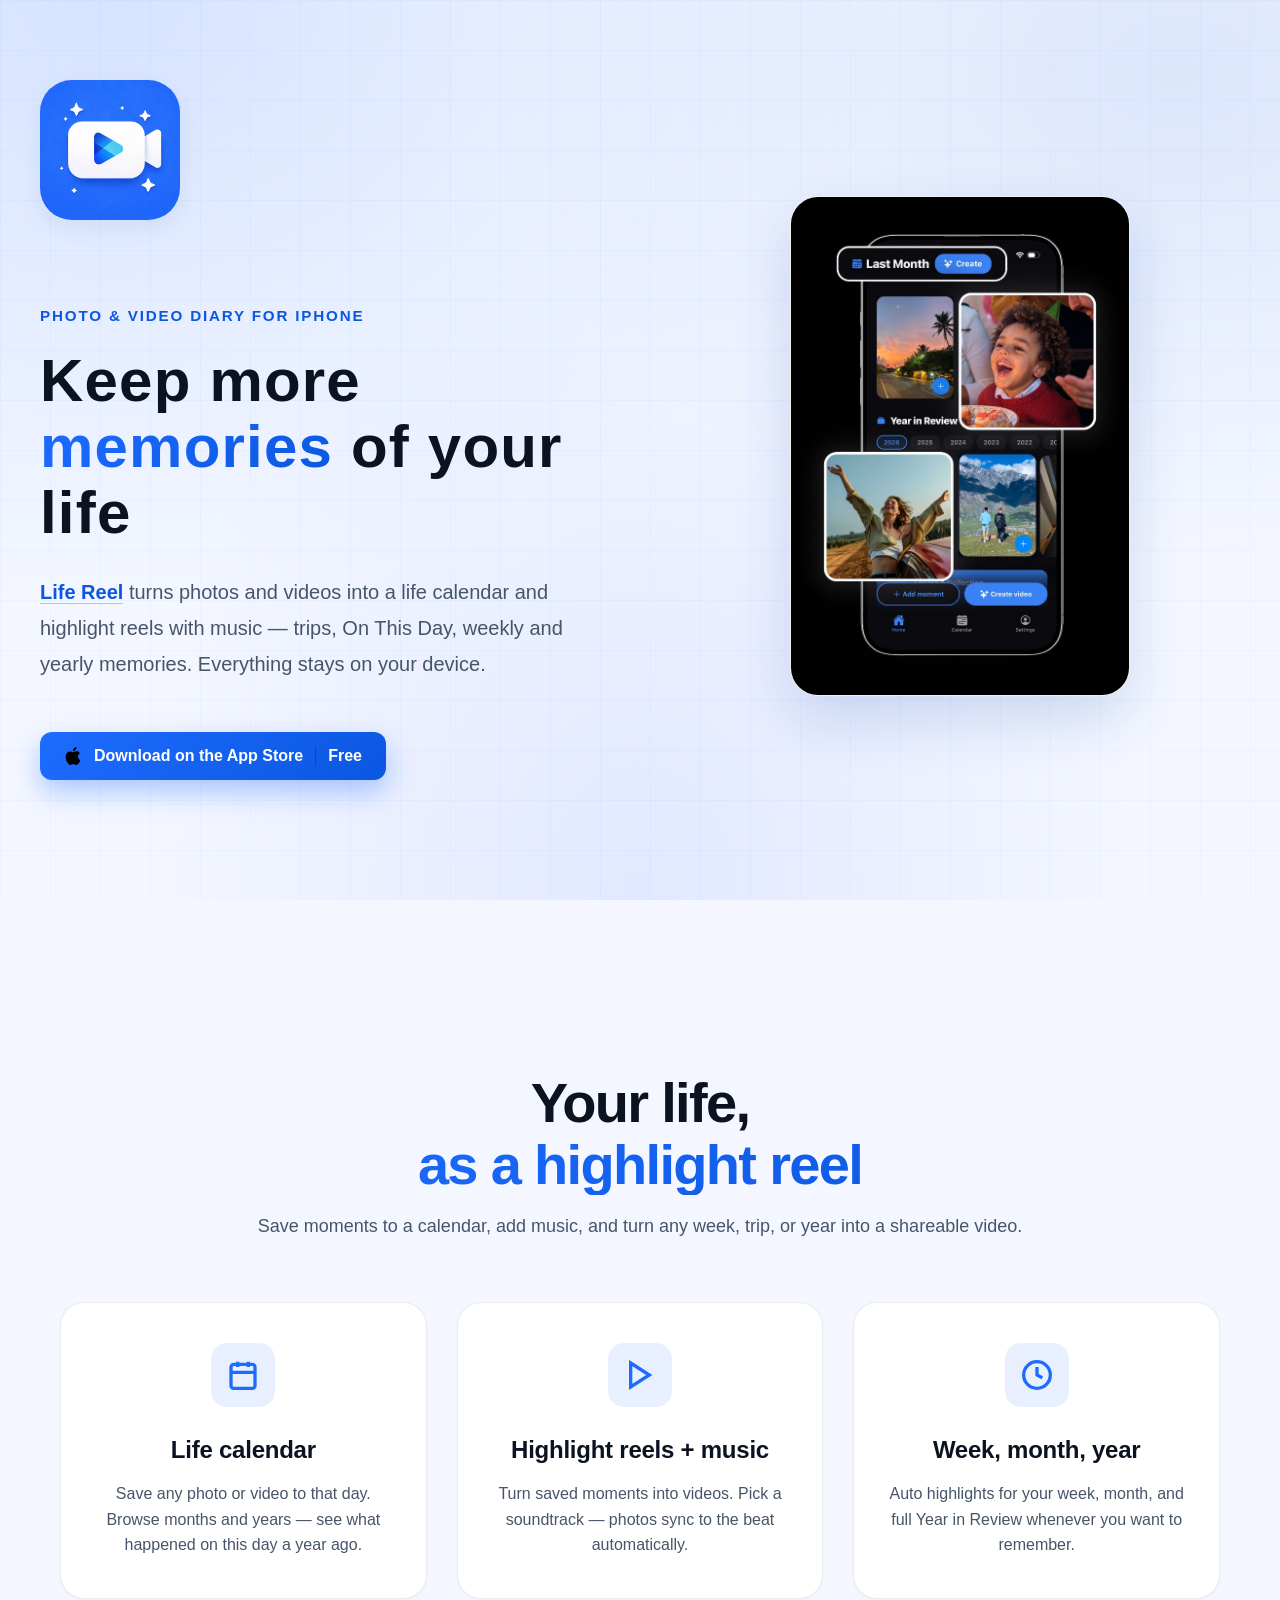
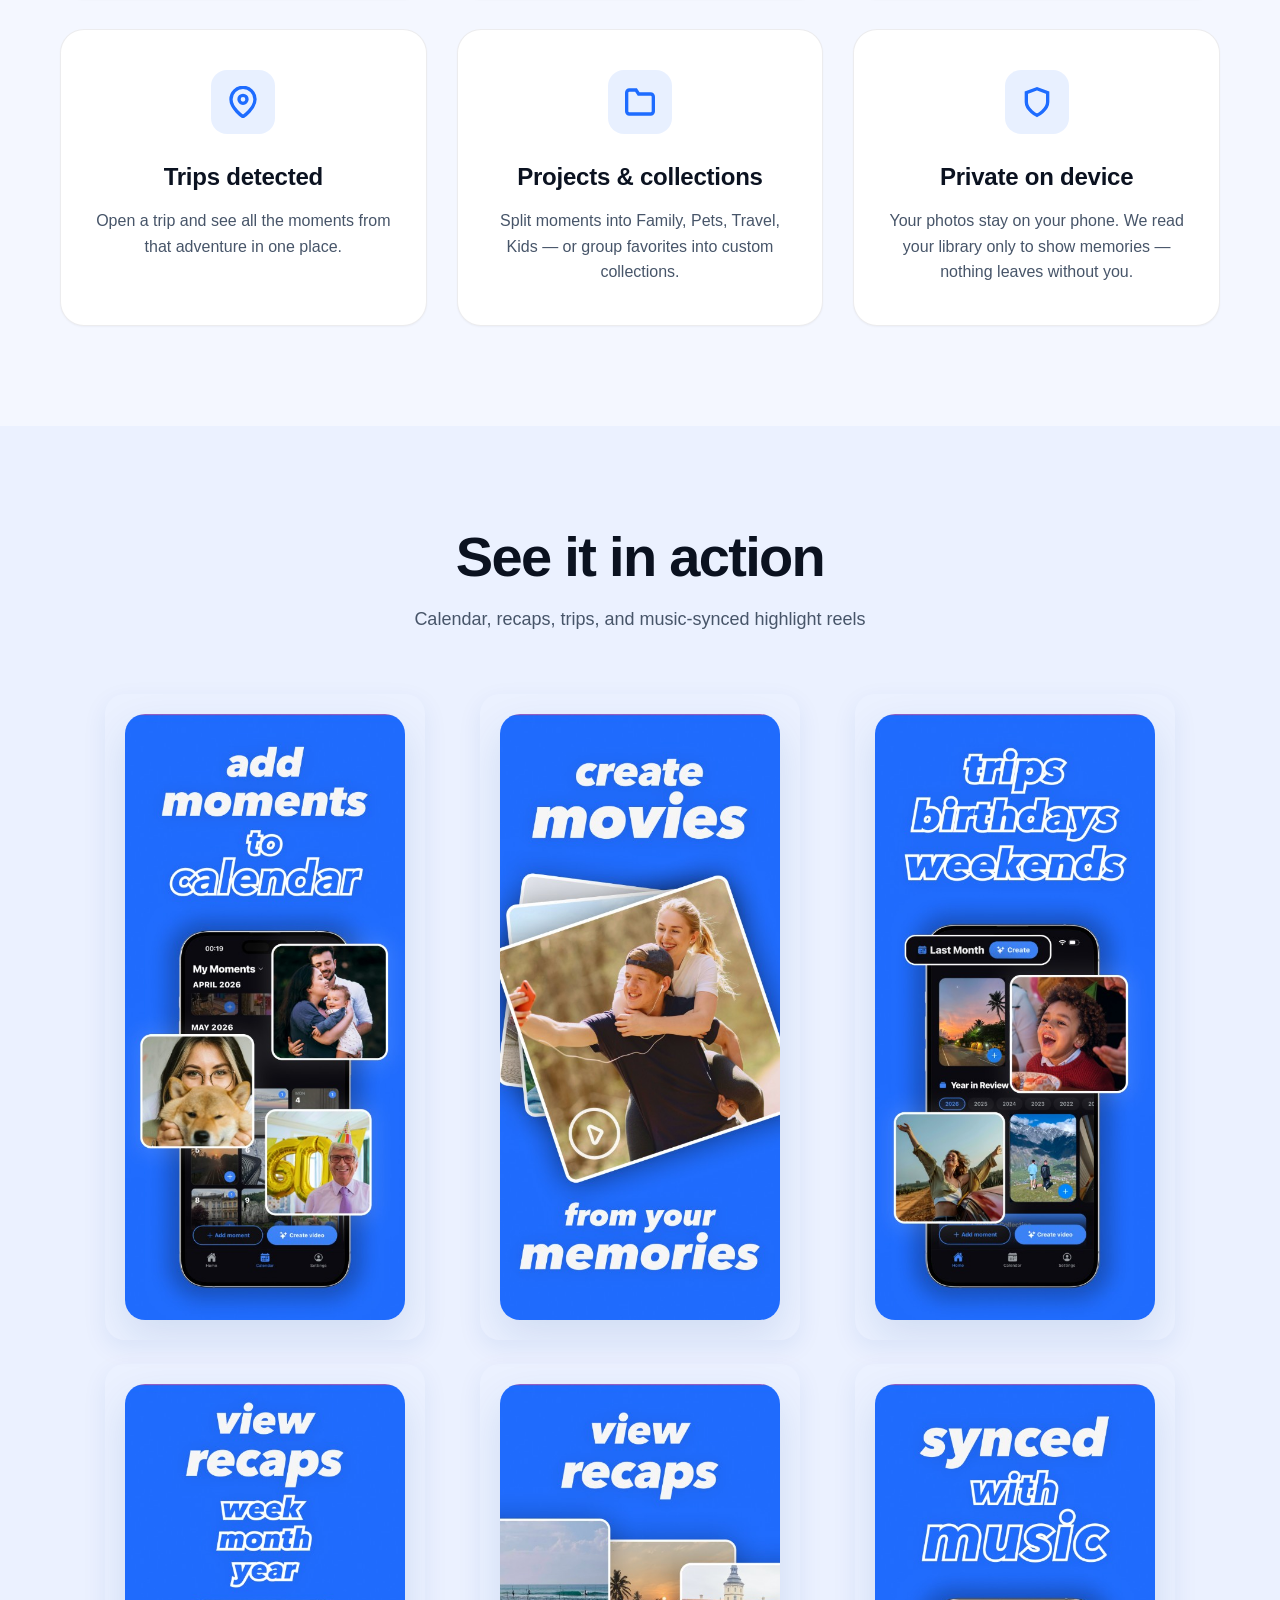
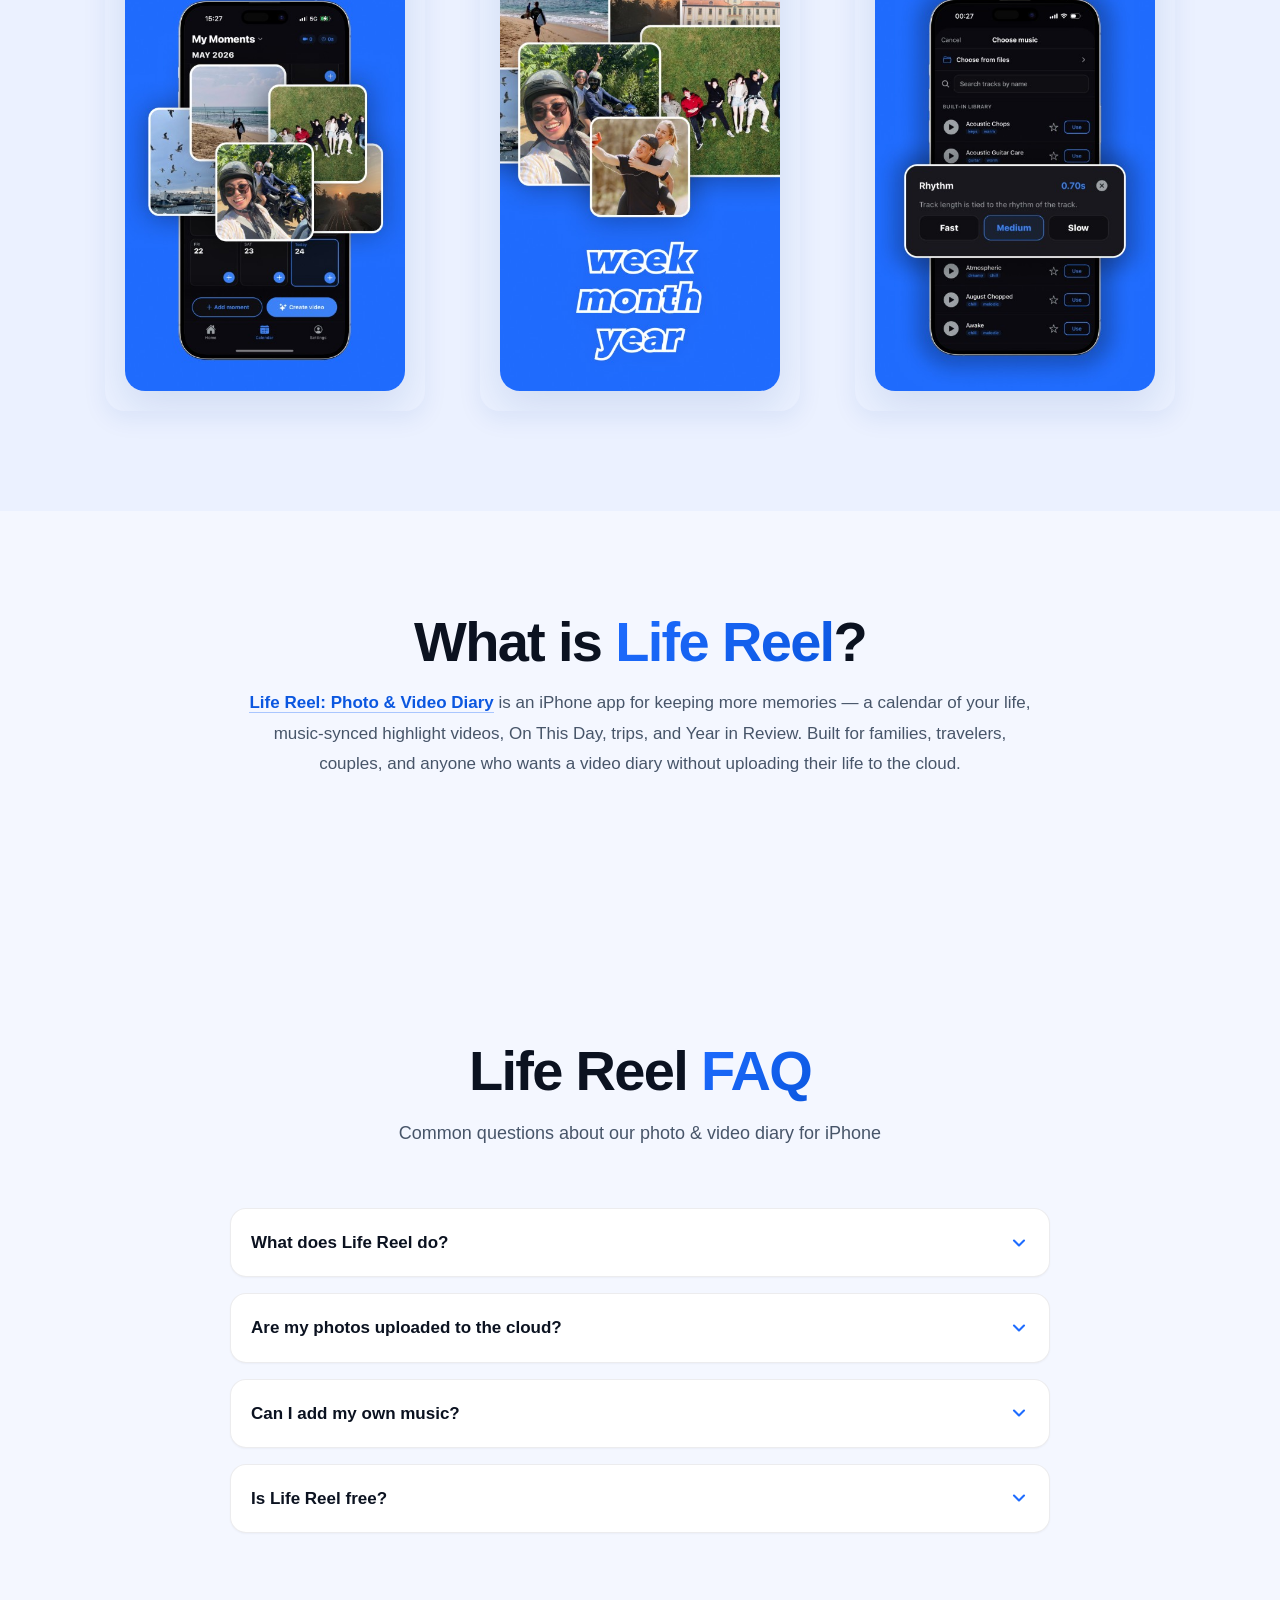
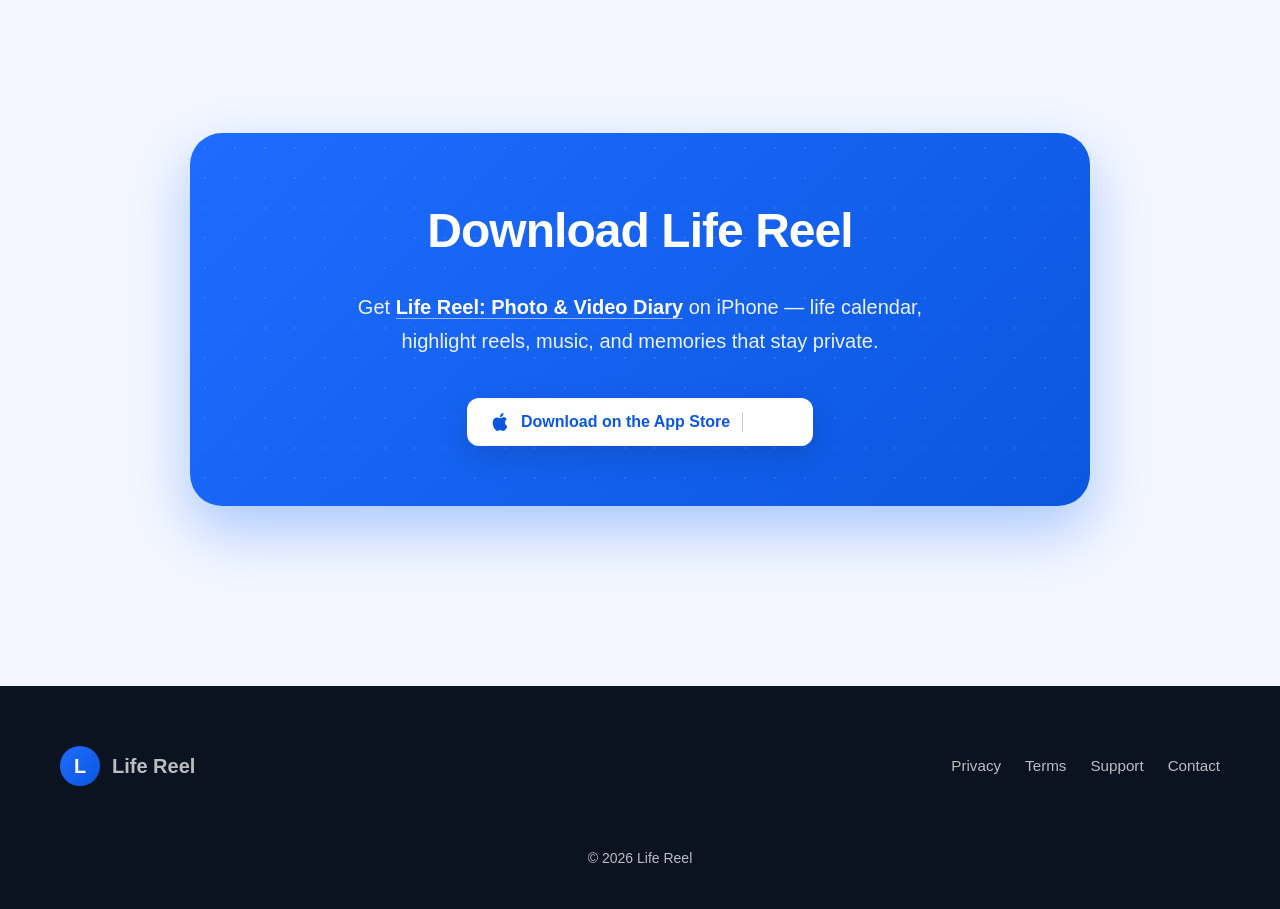
==== commit 6c86c99c: "Update hero main image and rounded logo/favicons. Co-authored-by: Cursor <cursoragent@cursor.com>" ====
--- a/index.html
+++ b/index.html
@@ -102,7 +102,7 @@
             </div>
             <div class="app-hero-visual">
                 <div class="hero-frame">
-                    <img src="assets/images/life-reel/optimized/hero.jpg" alt="Life Reel — add moments to your calendar" width="473" height="1024" loading="eager" decoding="async">
+                    <img src="assets/images/life-reel/optimized/hero.jpg" alt="Life Reel — trips, birthdays, weekends, and Year in Review" width="694" height="1024" loading="eager" decoding="async">
                 </div>
             </div>
         </div>
--- a/assets/css/life-reel-theme.css
+++ b/assets/css/life-reel-theme.css
@@ -105,17 +105,17 @@
 
 .app-logo {
     filter: none;
-    background: #fff;
-    border: 1px solid var(--border-color);
+    background: transparent;
+    border: none;
     box-shadow: var(--shadow);
-    padding: 12px;
+    padding: 0;
     border-radius: 32px;
 }
 
 .app-icon-large:hover .app-logo {
     filter: none;
     box-shadow: var(--shadow-lg);
-    border-color: rgba(30, 108, 255, 0.35);
+    border-color: transparent;
 }
 
 .hero-frame {
--- a/assets/css/life-reel-theme.css
+++ b/assets/css/life-reel-theme.css
@@ -105,17 +105,17 @@
 
 .app-logo {
     filter: none;
-    background: #fff;
-    border: 1px solid var(--border-color);
+    background: transparent;
+    border: none;
     box-shadow: var(--shadow);
-    padding: 12px;
+    padding: 0;
     border-radius: 32px;
 }
 
 .app-icon-large:hover .app-logo {
     filter: none;
     box-shadow: var(--shadow-lg);
-    border-color: rgba(30, 108, 255, 0.35);
+    border-color: transparent;
 }
 
 .hero-frame {
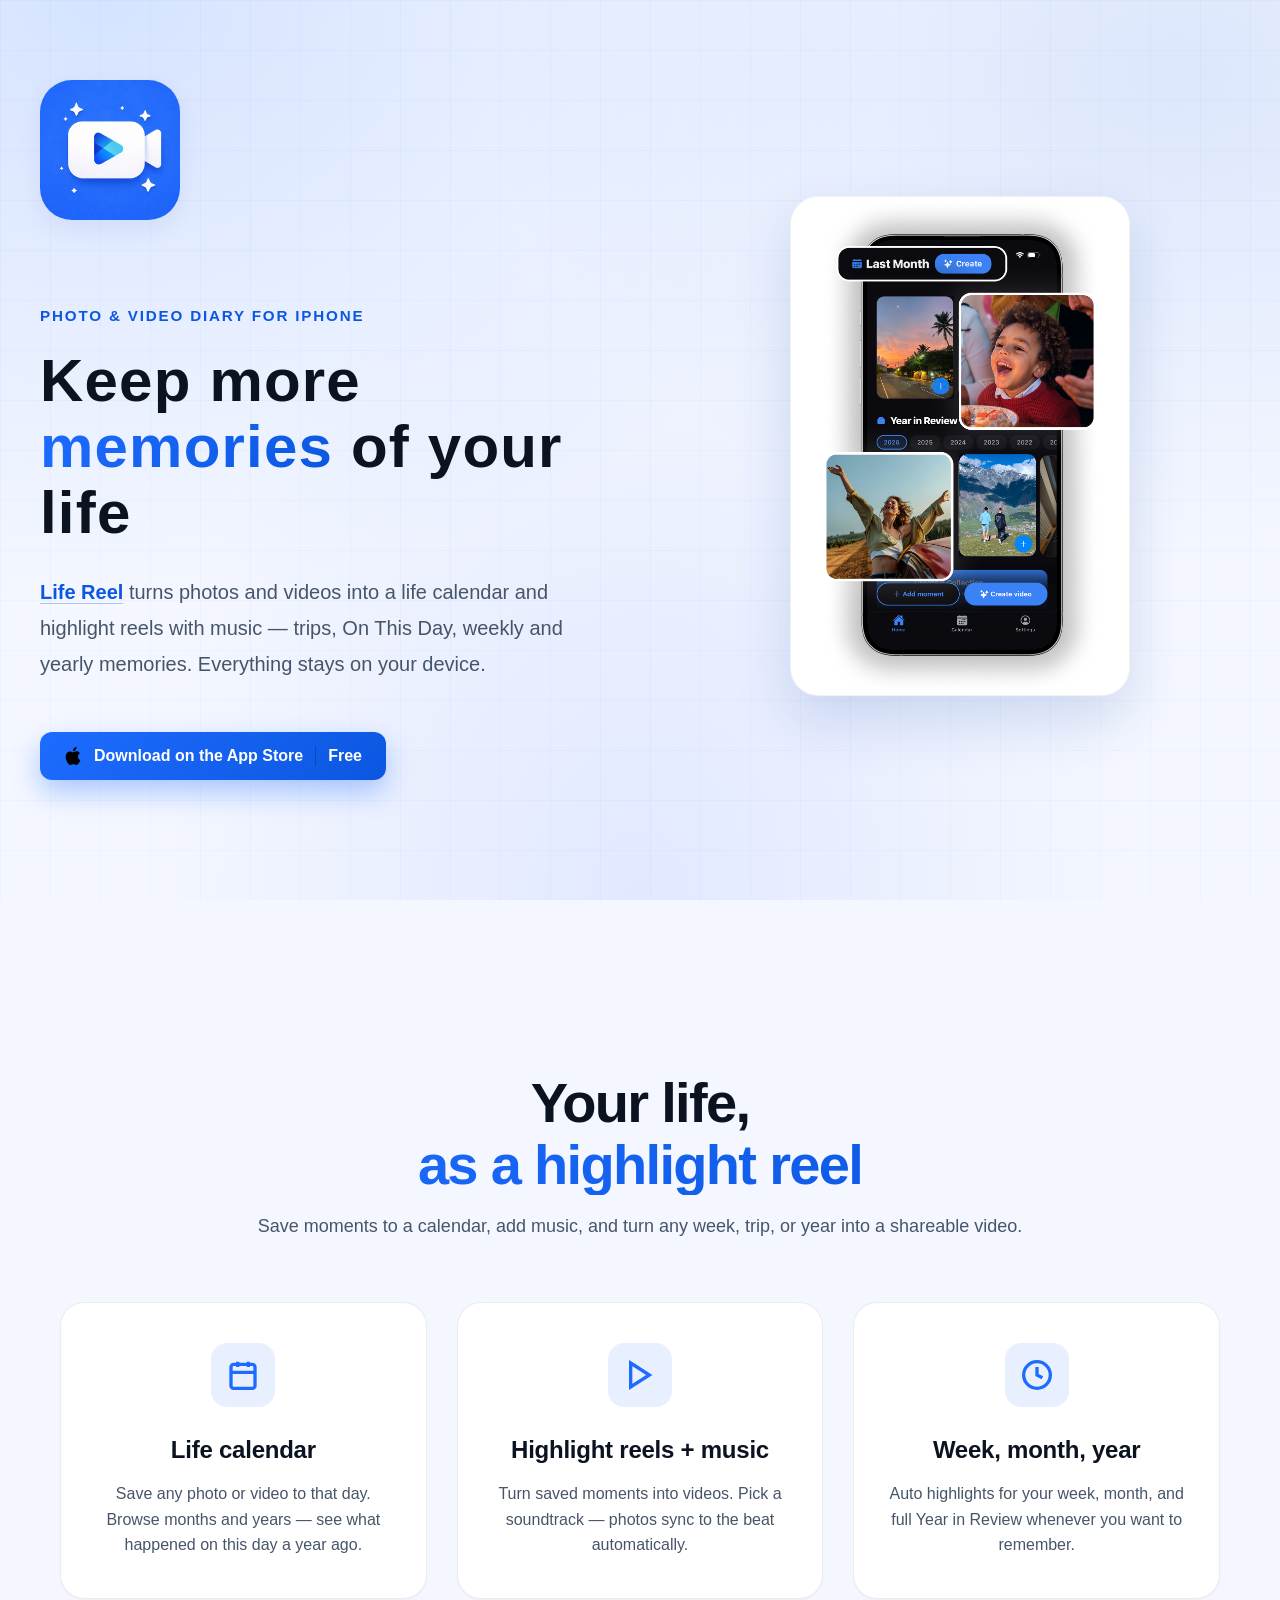
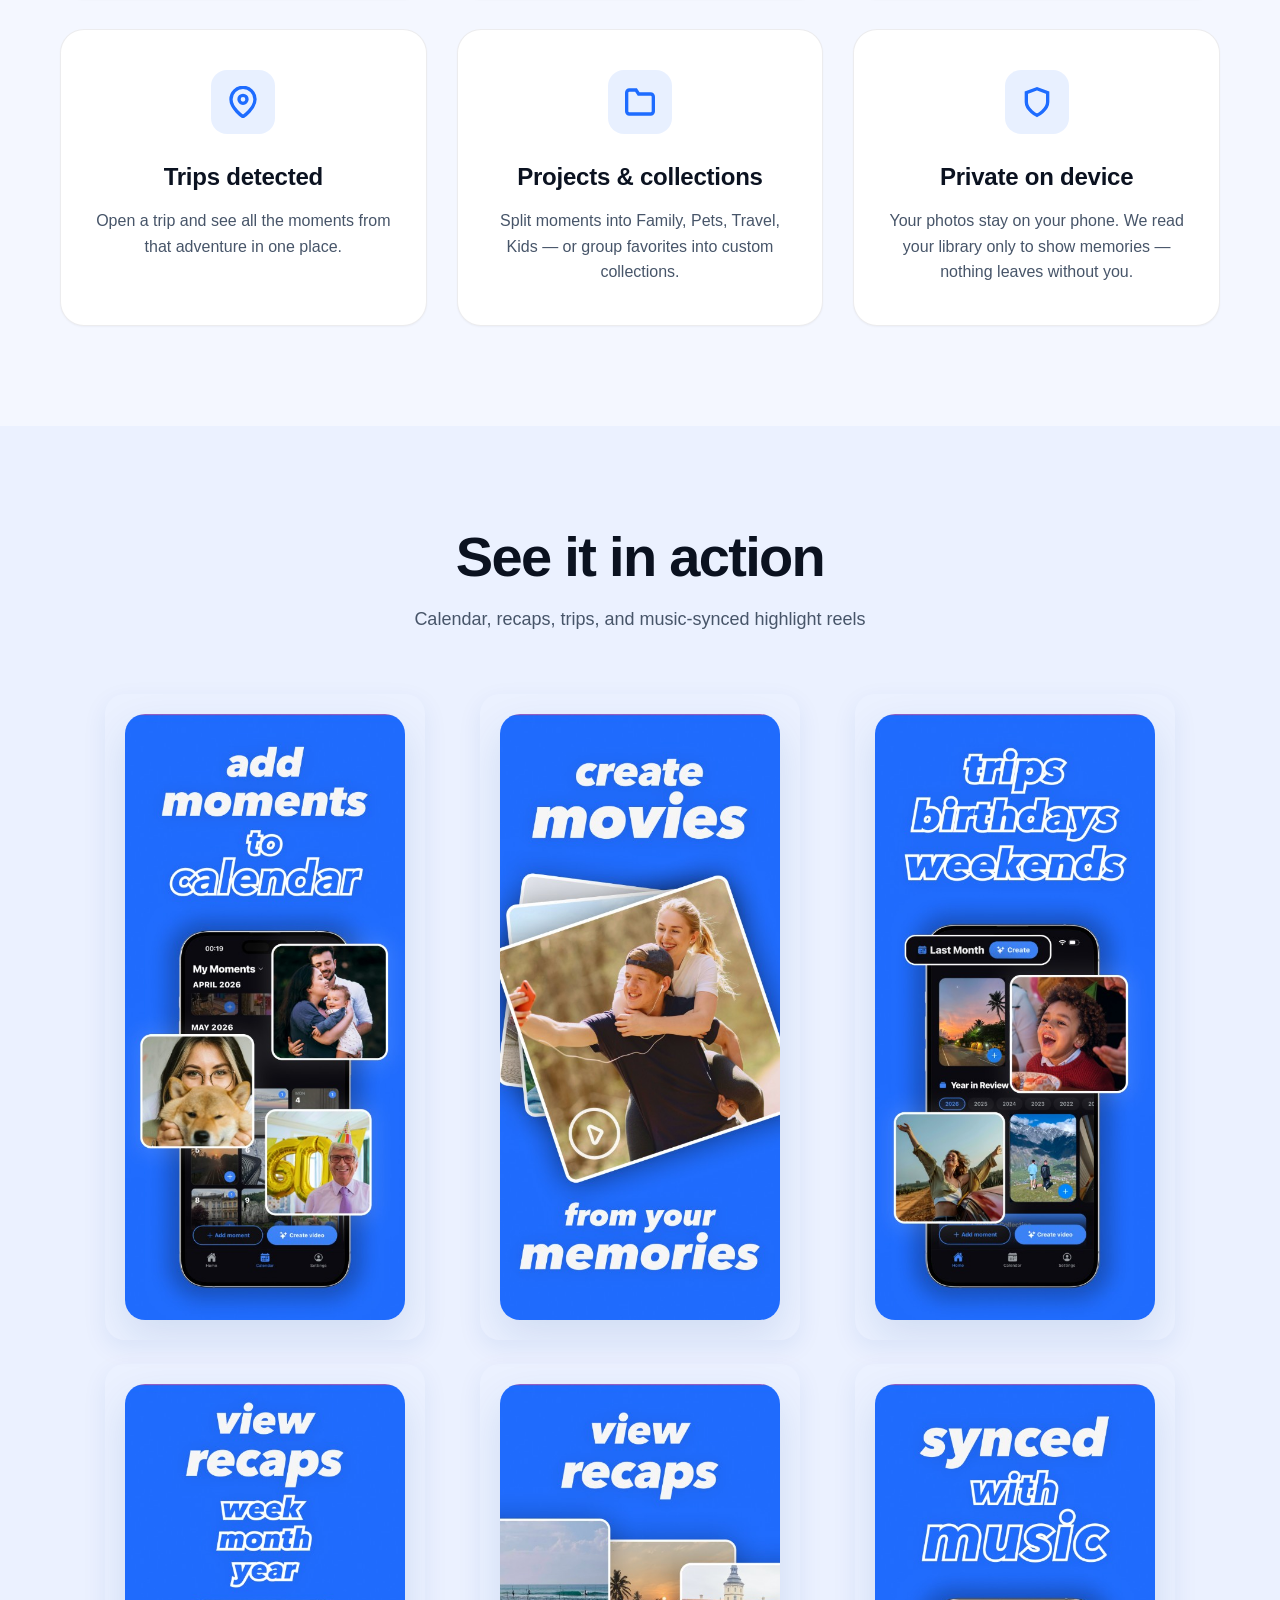
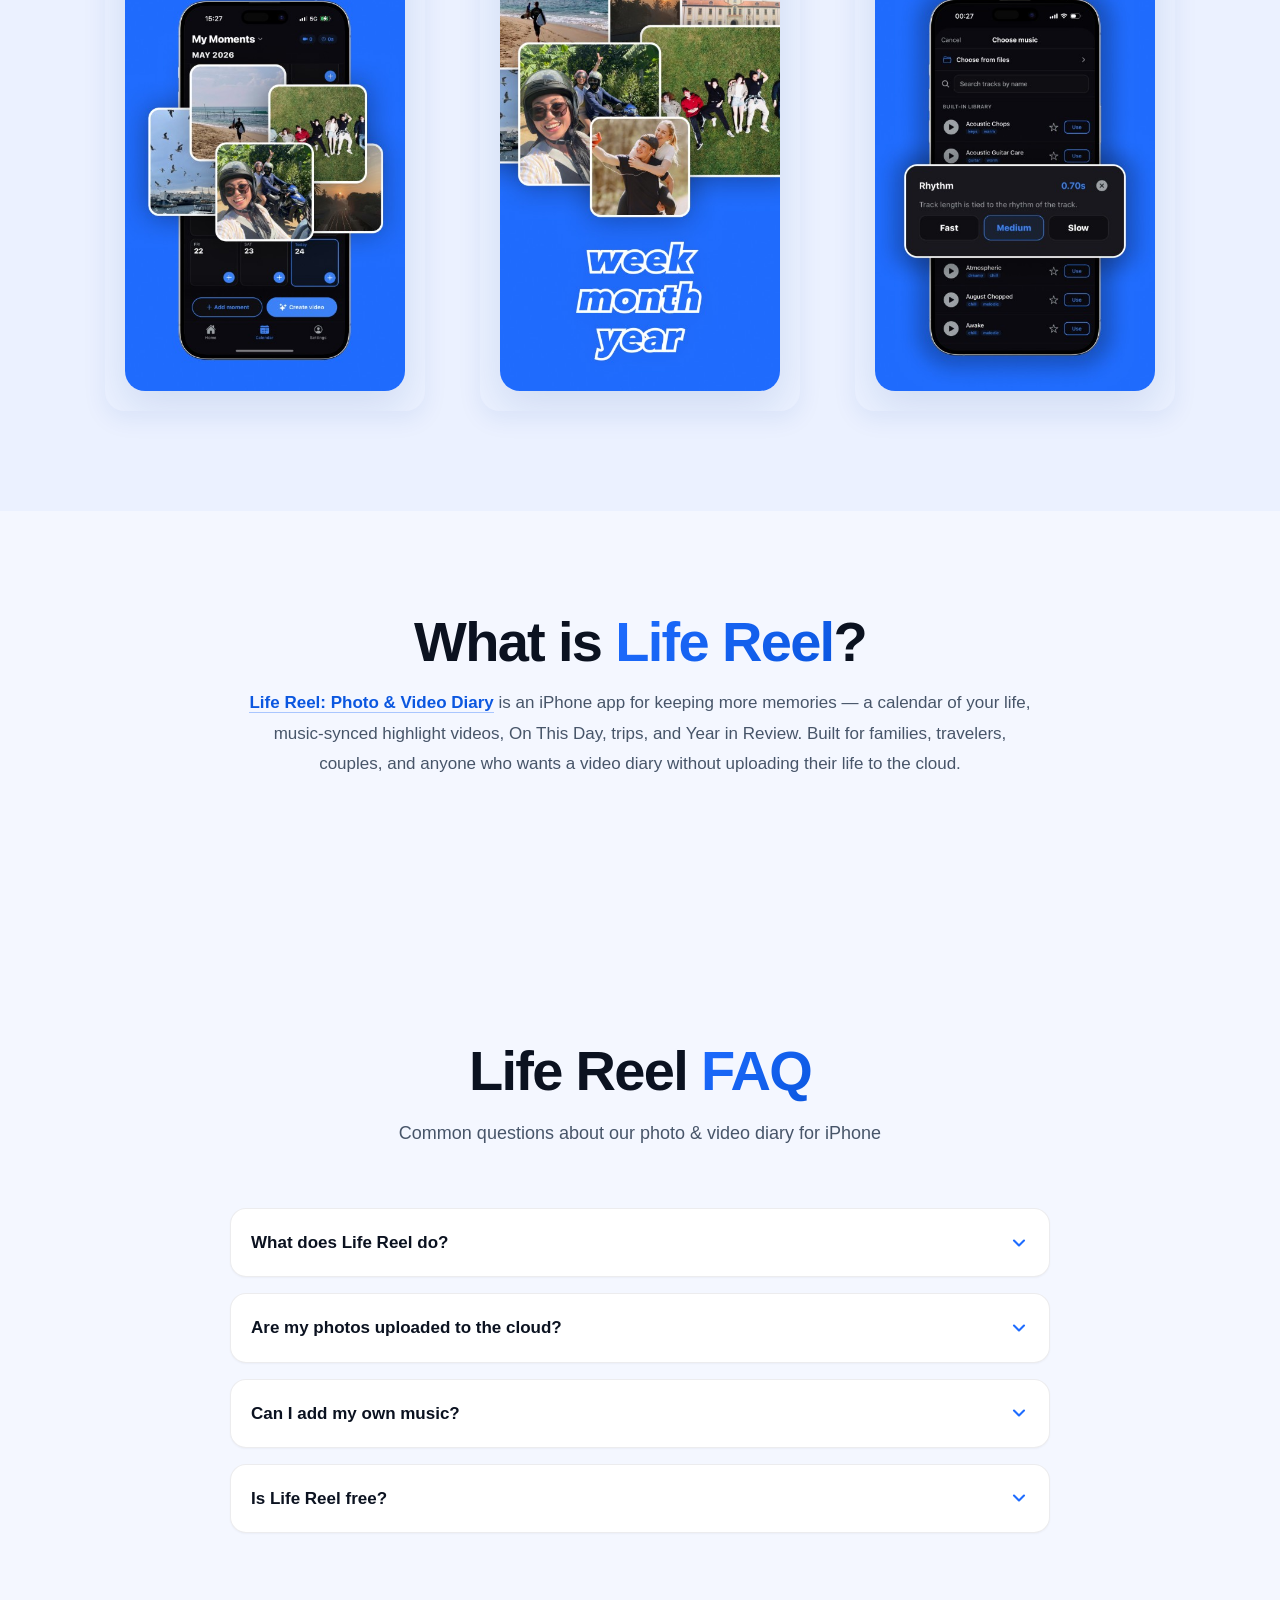
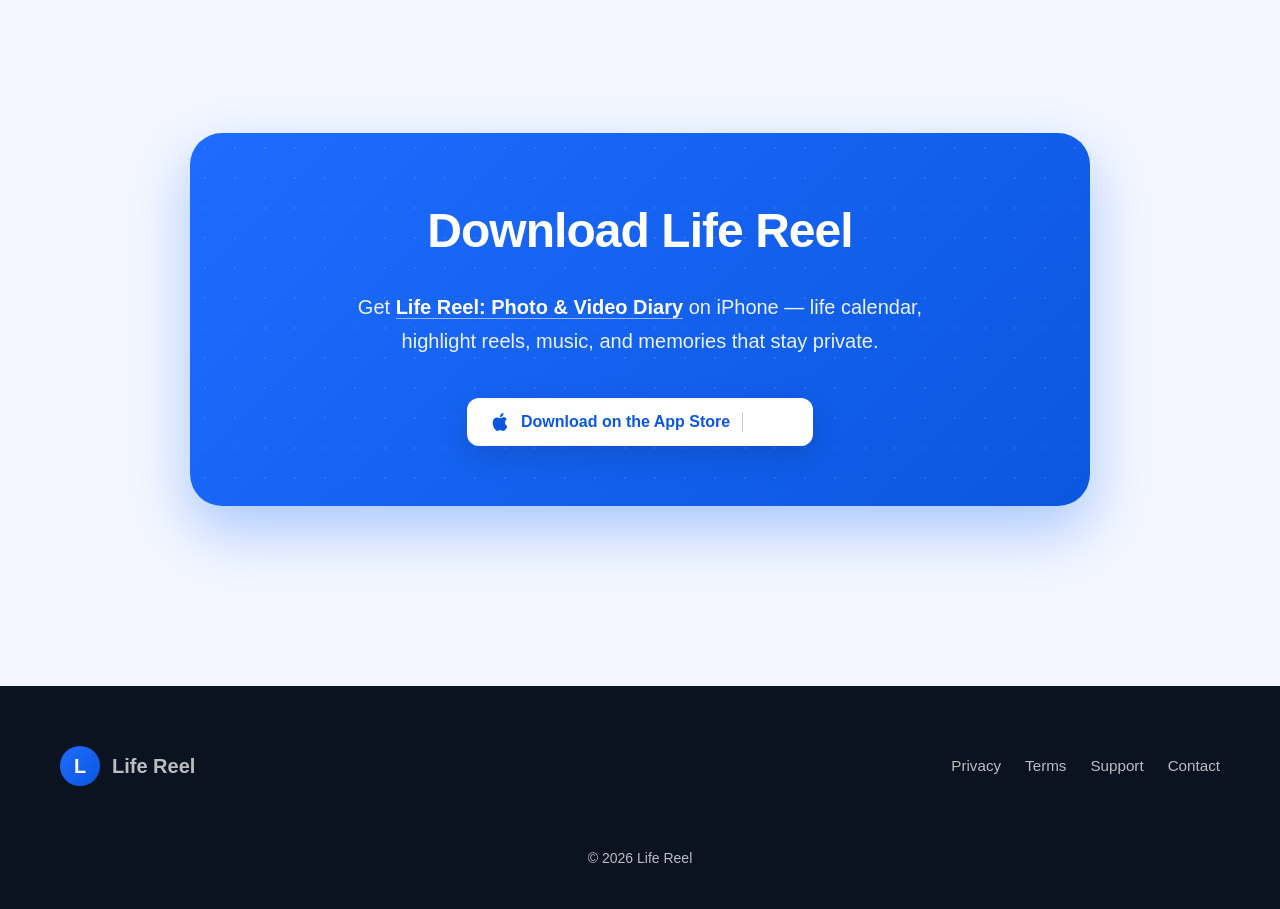
==== commit 5160fe97: "Use transparent PNG hero from DI/main-image.png. Co-authored-by: Cursor <cursoragent@cursor.com>" ====
--- a/index.html
+++ b/index.html
@@ -19,20 +19,20 @@
     <meta property="og:url" content="https://life-reel.app/">
     <meta property="og:title" content="Life Reel - Photo & Video Diary | iPhone">
     <meta property="og:description" content="Turn photos and videos into a life calendar and music-synced highlight reels. Private on your iPhone.">
-    <meta property="og:image" content="https://life-reel.app/assets/images/life-reel/optimized/hero.jpg">
+    <meta property="og:image" content="https://life-reel.app/assets/images/life-reel/optimized/hero.png">
     <meta property="og:site_name" content="Life Reel">
     <meta property="og:locale" content="en_US">
 
     <meta name="twitter:card" content="summary_large_image">
     <meta name="twitter:title" content="Life Reel - Photo & Video Diary | iPhone">
     <meta name="twitter:description" content="Turn photos and videos into a life calendar and music-synced highlight reels.">
-    <meta name="twitter:image" content="https://life-reel.app/assets/images/life-reel/optimized/hero.jpg">
+    <meta name="twitter:image" content="https://life-reel.app/assets/images/life-reel/optimized/hero.png">
 
     <meta name="apple-itunes-app" content="app-id=6760628421">
 
     <link rel="preconnect" href="https://apps.apple.com" crossorigin>
     <link rel="dns-prefetch" href="https://apps.apple.com">
-    <link rel="preload" href="assets/images/life-reel/optimized/hero.jpg" as="image">
+    <link rel="preload" href="assets/images/life-reel/optimized/hero.png" as="image">
     <link rel="preload" href="assets/css/main.css" as="style">
     <link rel="preload" href="assets/css/app-page.css" as="style">
     <link rel="preload" href="assets/css/life-reel-theme.css" as="style">
@@ -102,7 +102,7 @@
             </div>
             <div class="app-hero-visual">
                 <div class="hero-frame">
-                    <img src="assets/images/life-reel/optimized/hero.jpg" alt="Life Reel — trips, birthdays, weekends, and Year in Review" width="694" height="1024" loading="eager" decoding="async">
+                    <img src="assets/images/life-reel/optimized/hero.png" alt="Life Reel — trips, birthdays, weekends, and Year in Review" width="1334" height="1967" loading="eager" decoding="async">
                 </div>
             </div>
         </div>
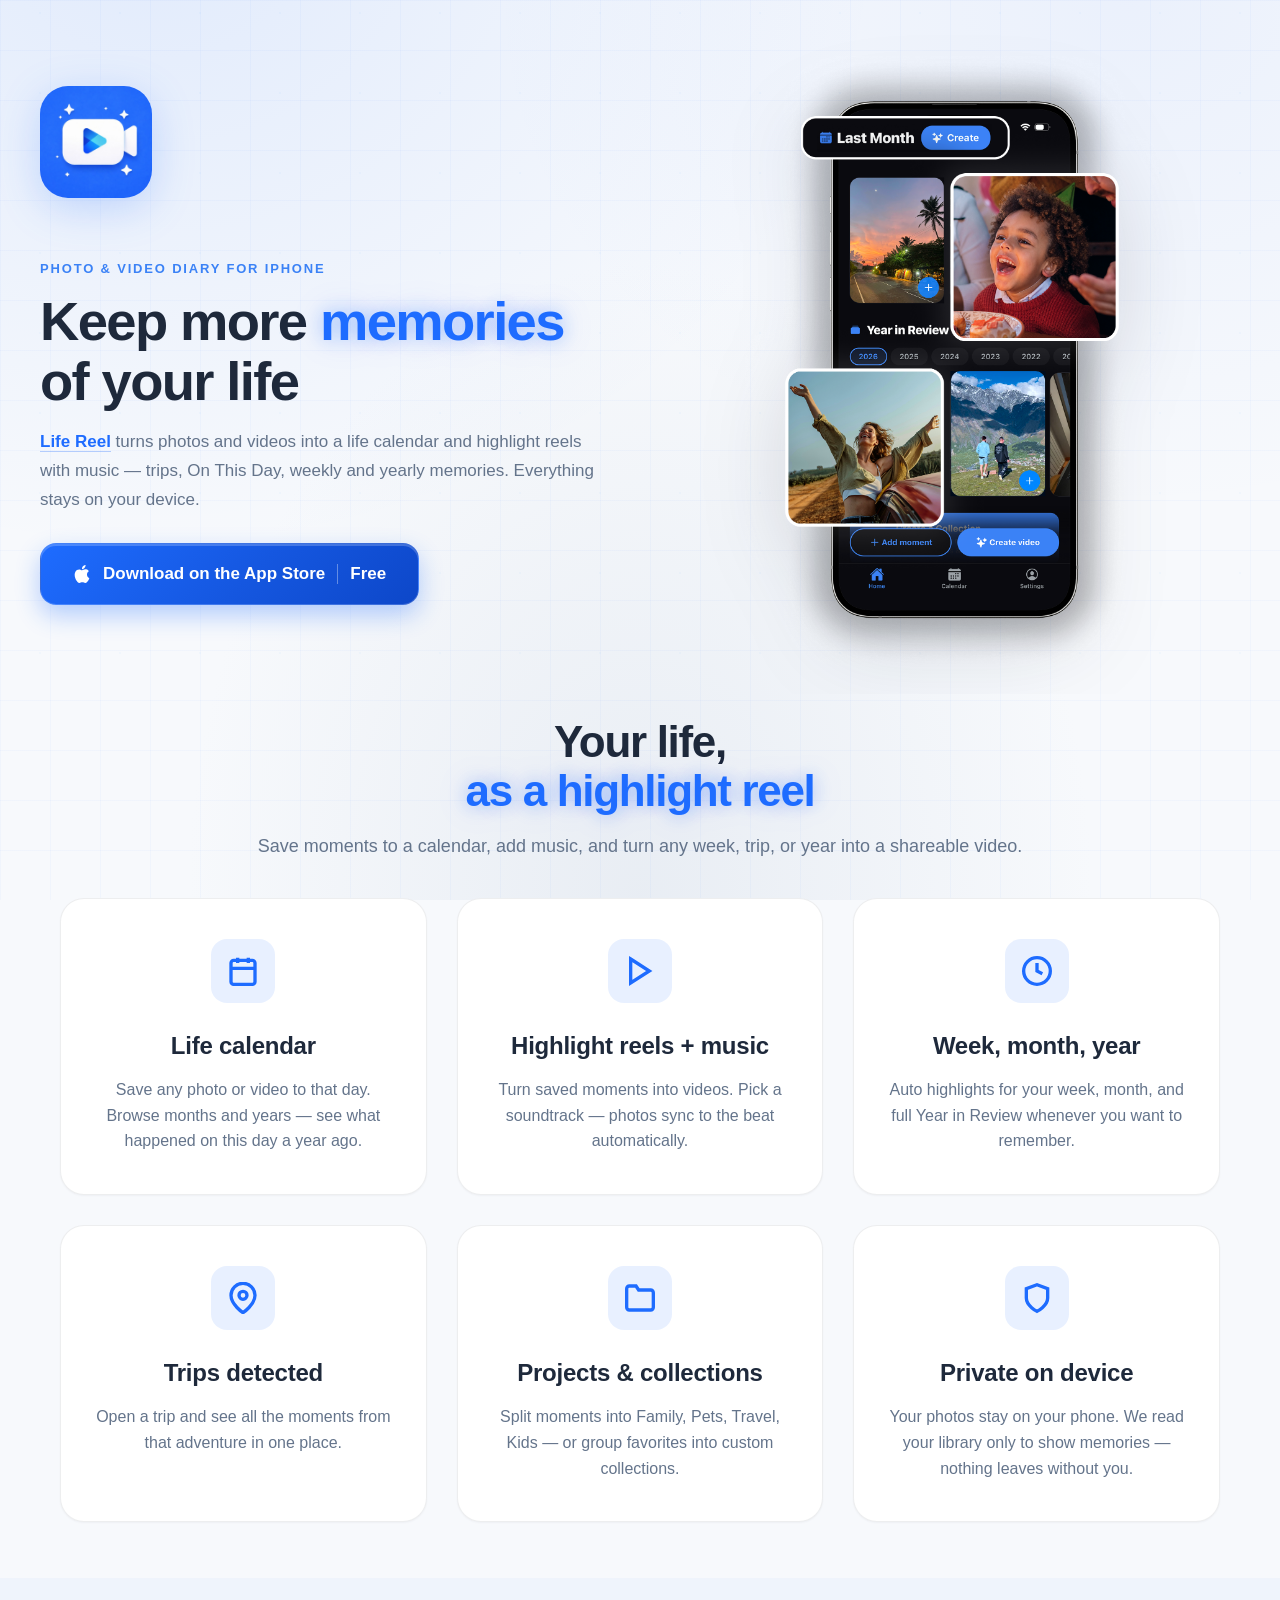
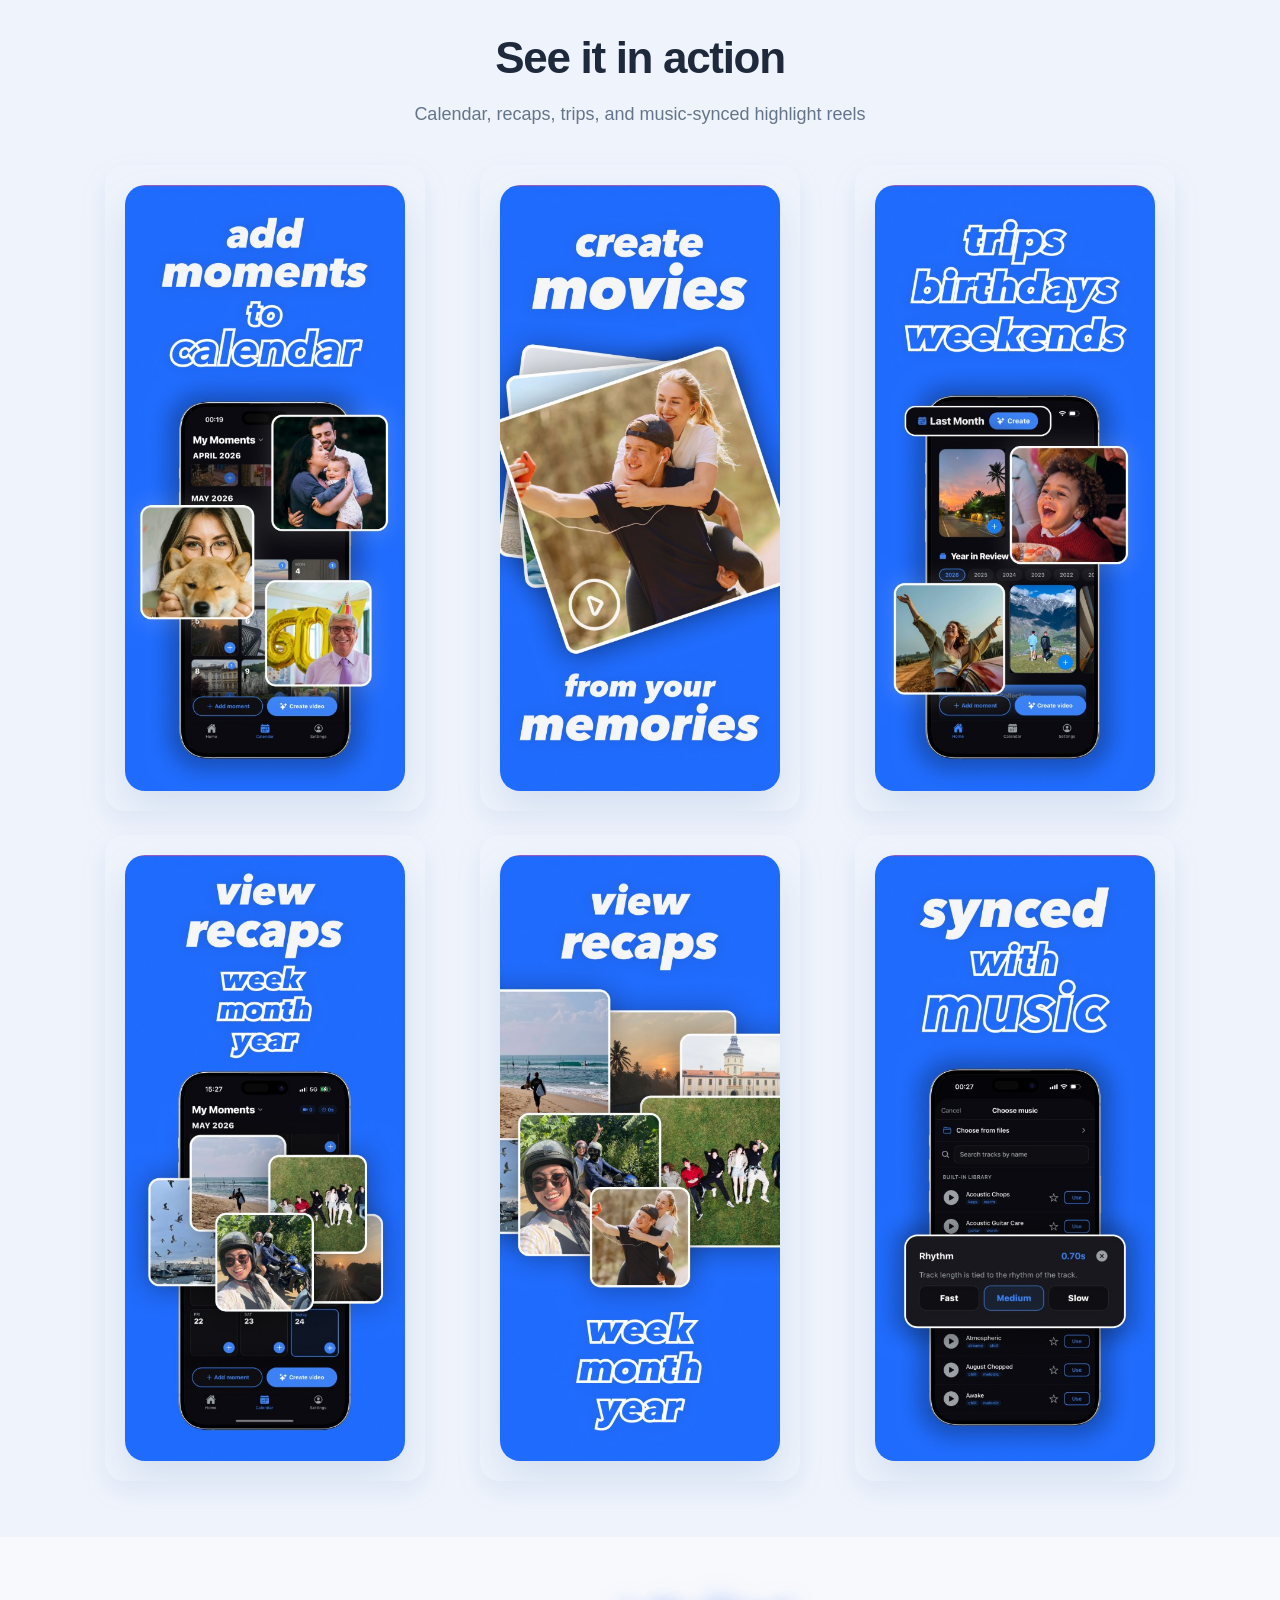
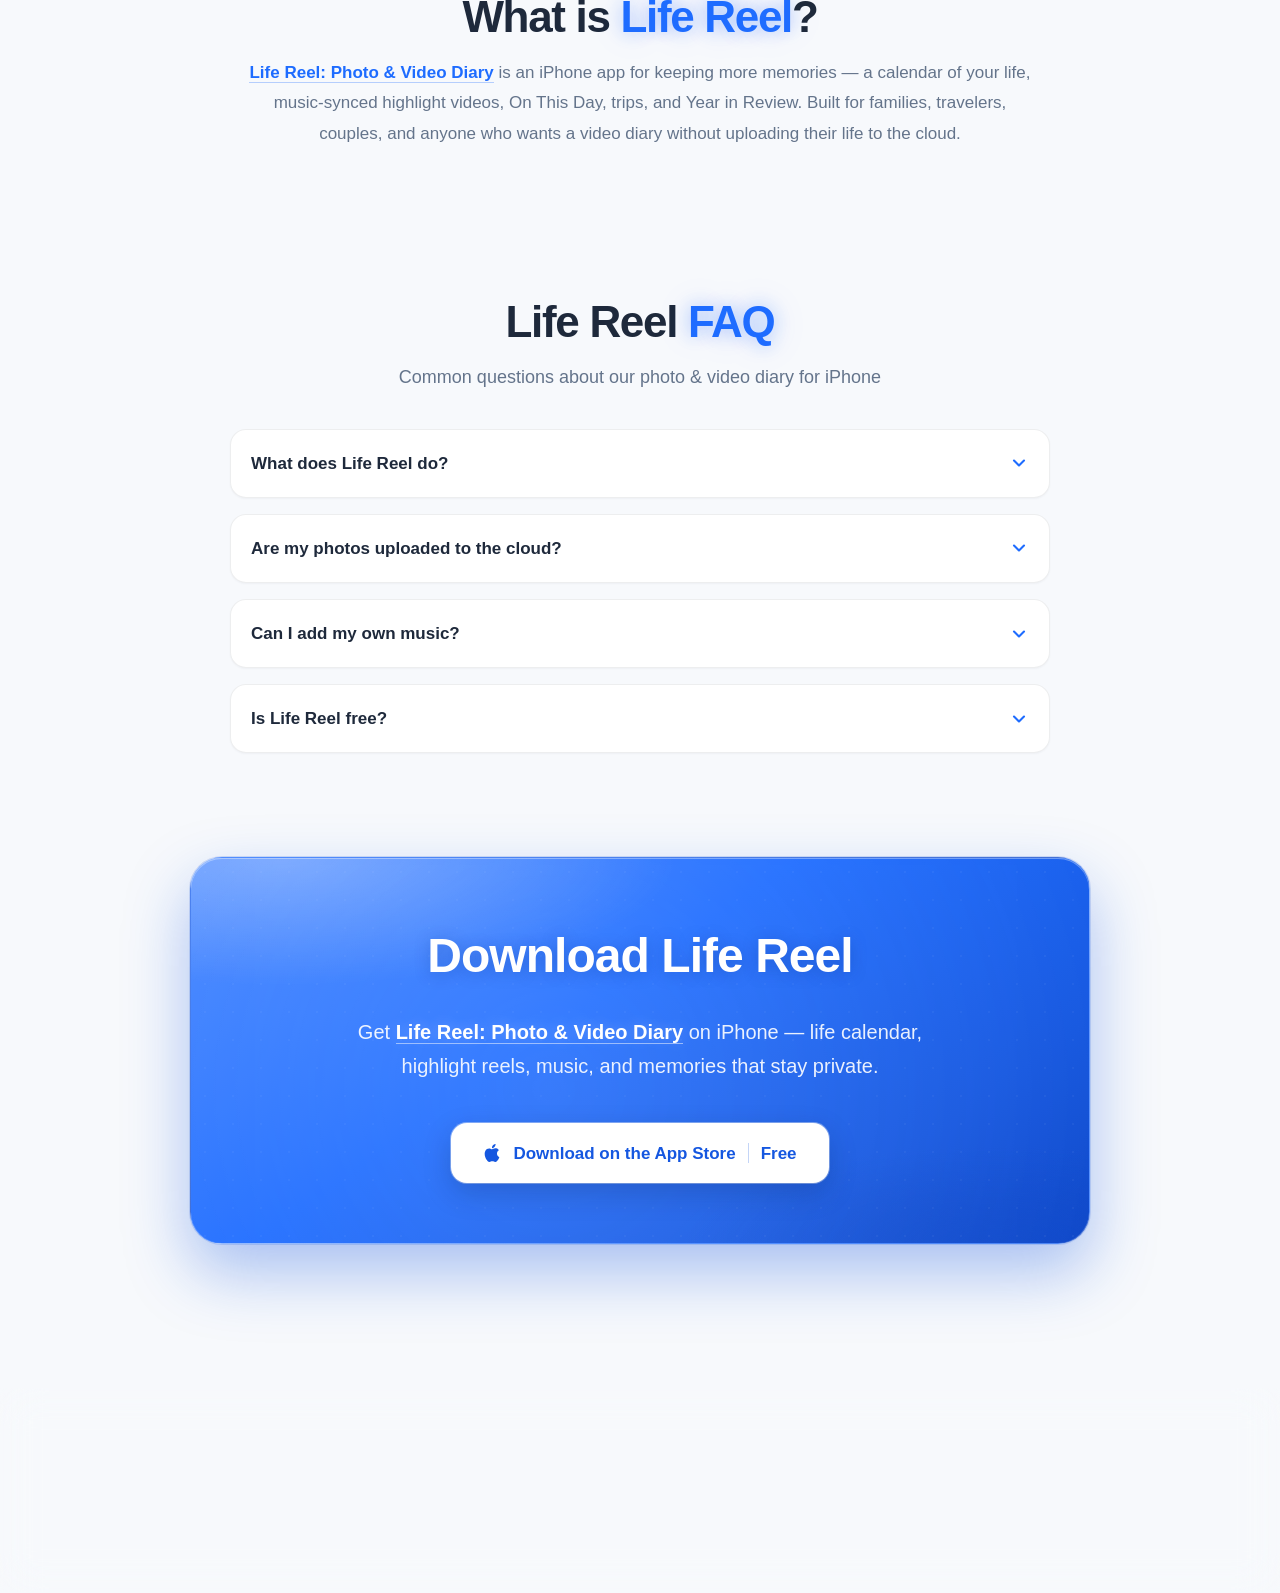
==== commit 34af44ba: "Polish Life Reel UI: softer type, real CTA, light text glow, tighter spacing. Clean icon without hea" ====
--- a/index.html
+++ b/index.html
@@ -289,7 +289,7 @@
         <div class="container">
             <div class="footer-content">
                 <div class="footer-logo">
-                    <div class="logo-circle">L</div>
+                    <img class="footer-logo-img" src="assets/images/life-reel/optimized/logo.png" alt="" width="40" height="40">
                     <span class="logo-text">Life Reel</span>
                 </div>
                 <div class="footer-links">
@@ -319,17 +319,34 @@
                 var summary = details.querySelector('.faq-question');
                 var wrap = details.querySelector('.faq-answer-wrap');
                 if (!summary || !wrap) return;
+
                 summary.addEventListener('click', function (event) {
                     event.preventDefault();
+
                     if (details.open) {
+                        if (details.classList.contains('is-closing')) return;
                         details.classList.add('is-closing');
-                        wrap.addEventListener('transitionend', function onClose(endEvent) {
-                            if (endEvent.propertyName !== 'grid-template-rows') return;
+
+                        var finished = false;
+                        function finishClose() {
+                            if (finished) return;
+                            finished = true;
                             details.classList.remove('is-closing');
                             details.open = false;
                             wrap.removeEventListener('transitionend', onClose);
-                        });
+                        }
+
+                        function onClose(endEvent) {
+                            if (endEvent.target !== wrap) return;
+                            if (endEvent.propertyName !== 'grid-template-rows') return;
+                            finishClose();
+                        }
+
+                        wrap.addEventListener('transitionend', onClose);
+                        // Fallback if transitionend never fires
+                        setTimeout(finishClose, 400);
                     } else {
+                        details.classList.remove('is-closing');
                         details.open = true;
                     }
                 });
--- a/assets/css/life-reel-theme.css
+++ b/assets/css/life-reel-theme.css
@@ -1,74 +1,80 @@
 /**
- * Life Reel — light theme overrides
- *
- * Shared main.css / app-page.css assume a DARK page (white text, dark cards).
- * This file flips tokens + component styles for a readable light landing that
- * matches App Store frames (~#1E6CFF royal blue).
+ * Life Reel — light theme (refined)
+ * Shared dark-template CSS is overridden for readable, Soft-premium UI.
  */
 
 :root {
     --primary-color: #1E6CFF;
-    --primary-dark: #0B57E0;
-    --primary-light: #4B8AFF;
+    --primary-dark: #1557E0;
+    --primary-light: #5B8FFF;
     --accent-color: #1E6CFF;
 
-    --text-primary: #0B1220;
-    --text-secondary: #475569;
-    --text-muted: #64748B;
-
-    --bg-primary: #F4F7FF;
+    /* Soft charcoal — not pure black */
+    --text-primary: #1E293B;
+    --text-secondary: #64748B;
+    --text-muted: #94A3B8;
+
+    --bg-primary: #F7F9FC;
     --bg-secondary: #EEF3FF;
     --bg-card: #ffffff;
-    --border-color: rgba(15, 23, 42, 0.08);
+    --border-color: rgba(30, 41, 59, 0.08);
 
     --shadow-sm: 0 1px 2px rgba(15, 23, 42, 0.04);
-    --shadow: 0 8px 24px rgba(15, 70, 160, 0.08);
-    --shadow-lg: 0 16px 40px rgba(15, 70, 160, 0.12);
-    --shadow-xl: 0 24px 56px rgba(15, 70, 160, 0.16);
-
-    --gradient-primary: linear-gradient(135deg, #1E6CFF 0%, #0B57E0 100%);
-    --gradient-card: linear-gradient(135deg, rgba(30, 108, 255, 0.06) 0%, rgba(11, 87, 224, 0.04) 100%);
+    --shadow: 0 10px 28px rgba(15, 70, 160, 0.08);
+    --shadow-lg: 0 18px 40px rgba(15, 70, 160, 0.12);
+    --shadow-xl: 0 28px 56px rgba(15, 70, 160, 0.14);
+
+    --gradient-primary: linear-gradient(135deg, #1E6CFF 0%, #1557E0 55%, #0D47C9 100%);
+    --gradient-card: linear-gradient(145deg, rgba(30, 108, 255, 0.08) 0%, rgba(21, 87, 224, 0.03) 100%);
 }
 
 body {
     color: var(--text-primary);
     background-color: var(--bg-primary);
     background-image:
-        radial-gradient(at 8% 0%, rgba(30, 108, 255, 0.14) 0px, transparent 48%),
-        radial-gradient(at 92% 8%, rgba(11, 87, 224, 0.10) 0px, transparent 42%),
-        radial-gradient(at 50% 100%, rgba(224, 231, 255, 0.9) 0px, transparent 55%);
+        radial-gradient(at 12% -10%, rgba(30, 108, 255, 0.10) 0px, transparent 46%),
+        radial-gradient(at 88% 0%, rgba(91, 143, 255, 0.08) 0px, transparent 40%),
+        radial-gradient(at 50% 100%, rgba(226, 232, 240, 0.7) 0px, transparent 50%);
     background-attachment: fixed;
 }
 
 .grid-background {
     background-image:
-        linear-gradient(rgba(30, 108, 255, 0.06) 1px, transparent 1px),
-        linear-gradient(90deg, rgba(30, 108, 255, 0.06) 1px, transparent 1px);
-    opacity: 0.55;
-}
-
-/* —— Hero —— */
+        linear-gradient(rgba(30, 108, 255, 0.045) 1px, transparent 1px),
+        linear-gradient(90deg, rgba(30, 108, 255, 0.045) 1px, transparent 1px);
+    opacity: 0.7;
+}
+
+/* —— Hero spacing (tighten vs template 120px) —— */
 .app-hero {
     background: transparent;
-    margin-bottom: 40px;
-    padding-top: 80px;
+    margin-bottom: 0 !important;
+    padding: 56px 20px 28px !important;
 }
 
 .app-hero::before {
-    opacity: 0.35;
-    background: radial-gradient(circle, rgba(30, 108, 255, 0.08) 1px, transparent 1px);
+    opacity: 0.25;
+}
+
+.app-hero-container {
+    gap: 48px;
+}
+
+.app-icon-large {
+    margin-bottom: 18px !important;
 }
 
 .app-slogan {
-    color: var(--primary-dark);
+    color: #3B82F6;
     background: none;
-    -webkit-text-fill-color: var(--primary-dark);
+    -webkit-text-fill-color: #3B82F6;
     filter: none;
     text-shadow: none;
-    letter-spacing: 0.12em;
-    font-size: 0.95rem;
-    margin-top: 8px;
-    margin-bottom: 20px;
+    letter-spacing: 0.14em;
+    font-size: 0.8125rem;
+    font-weight: 700;
+    margin-top: 0;
+    margin-bottom: 12px !important;
 }
 
 .app-title {
@@ -76,81 +82,140 @@
     -webkit-text-fill-color: var(--text-primary);
     color: var(--text-primary);
     text-shadow: none;
-    font-size: clamp(2.4rem, 5vw, 3.75rem);
-}
-
+    font-size: clamp(2.25rem, 4.6vw, 3.4rem);
+    margin-bottom: 16px !important;
+    letter-spacing: -0.03em;
+    font-weight: 800;
+}
+
+/* Soft blue highlight + light glow (solid color — clip-text kills glow) */
 .app-title .highlight-brand,
-.highlight-brand {
-    background: var(--gradient-primary);
-    -webkit-background-clip: text;
-    -webkit-text-fill-color: transparent;
-    background-clip: text;
+.highlight-brand,
+.section-title .title-accent,
+.title-accent {
+    background: none;
+    -webkit-background-clip: unset;
+    background-clip: unset;
+    -webkit-text-fill-color: #1E6CFF;
+    color: #1E6CFF;
     filter: none;
+    text-shadow:
+        0 0 18px rgba(30, 108, 255, 0.35),
+        0 0 36px rgba(30, 108, 255, 0.18);
 }
 
 .app-tagline {
     color: var(--text-secondary);
+    margin-bottom: 28px !important;
+    font-size: 1.0625rem;
+    line-height: 1.7;
 }
 
 .app-tagline .app-store-link,
 .app-store-link {
-    color: var(--primary-dark);
-    border-bottom-color: rgba(30, 108, 255, 0.35);
+    color: #1E6CFF;
+    border-bottom-color: rgba(30, 108, 255, 0.3);
+    font-weight: 600;
 }
 
 .app-store-link:hover {
-    color: var(--primary-color);
-    border-bottom-color: rgba(30, 108, 255, 0.7);
-}
-
+    color: #1557E0;
+    border-bottom-color: rgba(30, 108, 255, 0.65);
+}
+
+/* Clean icon — no plate, no giant halo (logo asset already rounded) */
 .app-logo {
-    filter: none;
+    width: 112px !important;
+    height: 112px !important;
+    object-fit: contain;
+    border-radius: 28px !important;
+    padding: 0 !important;
+    background: transparent !important;
+    border: none !important;
+    filter: drop-shadow(0 10px 20px rgba(30, 108, 255, 0.22)) !important;
+    box-shadow: none !important;
+    transition: transform 0.3s ease, filter 0.3s ease;
+    will-change: transform;
+}
+
+.app-icon-large:hover .app-logo {
+    transform: translateY(-2px) scale(1.03);
+    filter: drop-shadow(0 14px 26px rgba(30, 108, 255, 0.3)) !important;
+    border: none !important;
+    box-shadow: none !important;
+    background: transparent !important;
+}
+
+@media (hover: none) and (pointer: coarse), (max-width: 768px) {
+    .app-logo {
+        width: 96px !important;
+        height: 96px !important;
+        filter: drop-shadow(0 8px 16px rgba(30, 108, 255, 0.2)) !important;
+        animation: none !important;
+        transition: none !important;
+        transform: none !important;
+        will-change: auto !important;
+    }
+
+    .app-icon-large:hover .app-logo,
+    .app-icon-large:active .app-logo {
+        transform: none !important;
+        filter: drop-shadow(0 8px 16px rgba(30, 108, 255, 0.2)) !important;
+    }
+}
+
+/* Hero image +15% on wide desktop */
+.hero-frame {
+    max-width: 360px;
+    margin: 0 auto;
+    border-radius: 0;
+    overflow: visible;
+    box-shadow: none;
+    border: none;
     background: transparent;
-    border: none;
-    box-shadow: var(--shadow);
-    padding: 0;
-    border-radius: 32px;
-}
-
-.app-icon-large:hover .app-logo {
-    filter: none;
-    box-shadow: var(--shadow-lg);
-    border-color: transparent;
-}
-
-.hero-frame {
-    max-width: 340px;
-    margin: 0 auto;
-    border-radius: 28px;
-    overflow: hidden;
-    box-shadow: var(--shadow-xl);
-    border: 1px solid rgba(15, 23, 42, 0.06);
-    background: #fff;
 }
 
 .hero-frame img {
     display: block;
     width: 100%;
     height: auto;
-}
-
-/* —— Sections —— */
+    filter: drop-shadow(0 20px 40px rgba(15, 23, 42, 0.14));
+}
+
+@media (min-width: 1100px) {
+    .hero-frame {
+        max-width: 414px; /* 360 * 1.15 */
+    }
+}
+
+@media (min-width: 1400px) {
+    .hero-frame {
+        max-width: 440px;
+    }
+}
+
+/* —— Sections: tighten big gaps —— */
+.app-section {
+    padding: 56px 20px !important;
+}
+
 .app-section-alt {
-    background: rgba(30, 108, 255, 0.04);
+    background: rgba(30, 108, 255, 0.035);
+}
+
+#features.app-section {
+    padding-top: 24px !important;
+}
+
+.section-header {
+    margin-bottom: 36px !important;
 }
 
 .section-title {
     background: none;
     -webkit-text-fill-color: var(--text-primary);
     color: var(--text-primary);
-}
-
-.section-title .title-accent,
-.title-accent {
-    background: var(--gradient-primary);
-    -webkit-background-clip: text;
-    -webkit-text-fill-color: transparent;
-    background-clip: text;
+    font-size: clamp(1.85rem, 3.5vw, 2.75rem) !important;
 }
 
 .section-subtitle,
@@ -159,7 +224,7 @@
 }
 
 .about-copy .app-store-link {
-    color: var(--primary-dark);
+    color: #1E6CFF;
 }
 
 /* —— Feature cards —— */
@@ -172,8 +237,8 @@
 }
 
 .feature-card:hover {
-    border-color: rgba(30, 108, 255, 0.28);
-    box-shadow: var(--shadow-lg);
+    border-color: rgba(30, 108, 255, 0.22);
+    box-shadow: var(--shadow);
 }
 
 .feature-icon-container {
@@ -209,7 +274,7 @@
 }
 
 .screenshot-item:hover {
-    box-shadow: var(--shadow-xl);
+    box-shadow: var(--shadow-lg);
     transform: translateY(-4px);
 }
 
@@ -237,15 +302,16 @@
     }
 }
 
-/* —— FAQ —— */
+/* —— FAQ —— smoother close (no opacity fight) —— */
 .faq-item {
     background: #ffffff;
     border: 1px solid var(--border-color);
     box-shadow: var(--shadow-sm);
+    overflow: hidden;
 }
 
 .faq-item[open] {
-    border-color: rgba(30, 108, 255, 0.35);
+    border-color: rgba(30, 108, 255, 0.28);
     background: #ffffff;
     box-shadow: var(--shadow);
 }
@@ -255,49 +321,74 @@
 }
 
 .faq-icon {
-    color: var(--primary-color);
-}
-
-.faq-item[open] .faq-icon {
-    color: var(--primary-dark);
+    color: #1E6CFF;
+}
+
+.faq-item[open] .faq-icon,
+.faq-item.is-closing .faq-icon {
+    color: #1557E0;
 }
 
 .faq-answer {
     color: var(--text-secondary);
+    opacity: 1 !important;
+    transition: none !important;
+}
+
+.faq-answer-wrap {
+    transition: grid-template-rows 0.32s cubic-bezier(0.4, 0, 0.2, 1) !important;
 }
 
 .faq-answer .app-store-link {
-    color: var(--primary-dark);
-    border-bottom-color: rgba(30, 108, 255, 0.35);
-}
-
-/* —— CTA —— */
+    color: #1E6CFF;
+    border-bottom-color: rgba(30, 108, 255, 0.3);
+}
+
+/* —— Download CTA block — richer, not flat —— */
+.cta-section {
+    padding: 48px 20px 64px !important;
+}
+
 .cta-card {
-    background: var(--gradient-primary);
-    border: none;
-    box-shadow: 0 24px 60px rgba(30, 108, 255, 0.35);
+    background:
+        radial-gradient(ellipse 80% 60% at 10% 0%, rgba(255, 255, 255, 0.28) 0%, transparent 55%),
+        radial-gradient(ellipse 70% 50% at 90% 100%, rgba(13, 71, 201, 0.55) 0%, transparent 50%),
+        linear-gradient(145deg, #4B8AFF 0%, #1E6CFF 42%, #1557E0 78%, #0D47C9 100%);
+    border: 1px solid rgba(255, 255, 255, 0.22);
+    box-shadow:
+        0 28px 64px rgba(21, 87, 224, 0.35),
+        0 0 0 1px rgba(13, 71, 201, 0.15),
+        inset 0 1px 0 rgba(255, 255, 255, 0.35);
     backdrop-filter: none;
     -webkit-backdrop-filter: none;
+    position: relative;
+    overflow: hidden;
 }
 
 .cta-card::before {
-    opacity: 0.25;
-    background-image: radial-gradient(circle, rgba(255, 255, 255, 0.35) 1px, transparent 1px);
+    opacity: 0.35;
+    background-image:
+        radial-gradient(circle at 20% 30%, rgba(255, 255, 255, 0.35) 0, transparent 42%),
+        radial-gradient(circle, rgba(255, 255, 255, 0.12) 1px, transparent 1px);
+    background-size: auto, 28px 28px;
+    animation: none;
 }
 
 .cta-title {
     background: none;
     -webkit-text-fill-color: #ffffff;
     color: #ffffff;
+    text-shadow: 0 2px 16px rgba(11, 40, 120, 0.25);
 }
 
 .cta-description {
-    color: rgba(255, 255, 255, 0.92);
+    color: rgba(255, 255, 255, 0.9);
 }
 
 .cta-description .app-store-link {
     color: #ffffff;
-    border-bottom-color: rgba(255, 255, 255, 0.55);
+    border-bottom-color: rgba(255, 255, 255, 0.5);
+    text-shadow: 0 0 14px rgba(255, 255, 255, 0.25);
 }
 
 .cta-description .app-store-link:hover {
@@ -305,27 +396,24 @@
     border-bottom-color: #ffffff;
 }
 
-.cta-card .btn-app-store {
-    background: #ffffff !important;
-    color: var(--primary-dark) !important;
-    box-shadow: 0 10px 28px rgba(11, 30, 80, 0.2) !important;
-}
-
-.cta-card .btn-app-store svg {
-    fill: var(--primary-dark);
-}
-
-.cta-card .btn-free,
-.cta-card .btn-divider {
-    color: var(--primary-dark);
-    border-color: rgba(11, 87, 224, 0.25);
-}
-
-/* —— Primary download button (hero) —— */
+/* —— Hero CTA: solid brand blue (readable as primary action) —— */
 .btn-app-store {
     background: var(--gradient-primary) !important;
     color: #ffffff !important;
-    box-shadow: 0 12px 28px rgba(30, 108, 255, 0.35) !important;
+    box-shadow:
+        0 10px 24px rgba(30, 108, 255, 0.32),
+        0 2px 0 rgba(255, 255, 255, 0.2) inset !important;
+    padding: 20px 32px !important;
+    min-height: 60px !important;
+    font-size: 1.0625rem !important;
+    border-radius: 16px !important;
+    border: 1px solid rgba(255, 255, 255, 0.18) !important;
+    gap: 0;
+}
+
+.btn-app-store svg {
+    fill: #ffffff;
+    color: #ffffff;
 }
 
 .btn-app-store .btn-free,
@@ -334,23 +422,103 @@
     border-color: rgba(255, 255, 255, 0.35);
 }
 
+.btn-app-store .btn-divider {
+    background: rgba(255, 255, 255, 0.35);
+}
+
+.btn-app-store:hover {
+    background: linear-gradient(135deg, #3B7CFF 0%, #1E6CFF 50%, #1557E0 100%) !important;
+    box-shadow:
+        0 14px 32px rgba(30, 108, 255, 0.4),
+        0 2px 0 rgba(255, 255, 255, 0.25) inset !important;
+    transform: translateY(-2px);
+    color: #ffffff !important;
+}
+
+@media (max-width: 768px) {
+    .btn-app-store {
+        padding: 18px 28px !important;
+        min-height: 56px !important;
+        font-size: 1rem !important;
+    }
+}
+
+.cta-card .btn-app-store {
+    background: #ffffff !important;
+    color: #1557E0 !important;
+    border: none !important;
+    box-shadow:
+        0 10px 28px rgba(11, 30, 80, 0.22),
+        0 0 0 1px rgba(255, 255, 255, 0.4) !important;
+}
+
+.cta-card .btn-app-store svg {
+    fill: #1557E0;
+    color: #1557E0;
+}
+
+.cta-card .btn-free,
+.cta-card .btn-divider {
+    color: #1557E0;
+    border-color: rgba(21, 87, 224, 0.25);
+}
+
+.cta-card .btn-divider {
+    background: rgba(21, 87, 224, 0.25);
+}
+
+.cta-card .btn-app-store:hover {
+    background: #F8FBFF !important;
+    transform: translateY(-2px);
+    box-shadow: 0 14px 32px rgba(11, 30, 80, 0.28) !important;
+}
+
 /* —— Footer —— */
 .app-footer {
-    background: #0B1220;
-    border-top: none;
-}
-
-.footer-link,
-.footer-copyright,
+    background:
+        linear-gradient(180deg, #121A2E 0%, #0B1220 100%);
+    border-top: 1px solid rgba(30, 108, 255, 0.18);
+    padding: 48px 20px 32px !important;
+}
+
+.app-footer .footer-content {
+    align-items: center;
+}
+
+.footer-logo {
+    display: flex;
+    align-items: center;
+    gap: 12px;
+}
+
+.footer-logo-img {
+    width: 40px;
+    height: 40px;
+    border-radius: 12px;
+    display: block;
+    box-shadow: 0 0 20px rgba(30, 108, 255, 0.25);
+}
+
+.logo-circle {
+    display: none !important;
+}
+
 .logo-text {
-    color: rgba(255, 255, 255, 0.72);
+    color: #F1F5F9 !important;
+    font-weight: 700;
+    letter-spacing: -0.01em;
+}
+
+.footer-link {
+    color: #94A3B8 !important;
+    transition: color 0.2s ease;
 }
 
 .footer-link:hover {
-    color: #ffffff;
-}
-
-.logo-circle {
-    background: var(--gradient-primary) !important;
-    color: #ffffff;
-}
+    color: #5B8FFF !important;
+}
+
+.footer-copyright {
+    color: #64748B !important;
+    margin-top: 28px;
+}
--- a/assets/css/life-reel-theme.css
+++ b/assets/css/life-reel-theme.css
@@ -1,74 +1,80 @@
 /**
- * Life Reel — light theme overrides
- *
- * Shared main.css / app-page.css assume a DARK page (white text, dark cards).
- * This file flips tokens + component styles for a readable light landing that
- * matches App Store frames (~#1E6CFF royal blue).
+ * Life Reel — light theme (refined)
+ * Shared dark-template CSS is overridden for readable, Soft-premium UI.
  */
 
 :root {
     --primary-color: #1E6CFF;
-    --primary-dark: #0B57E0;
-    --primary-light: #4B8AFF;
+    --primary-dark: #1557E0;
+    --primary-light: #5B8FFF;
     --accent-color: #1E6CFF;
 
-    --text-primary: #0B1220;
-    --text-secondary: #475569;
-    --text-muted: #64748B;
-
-    --bg-primary: #F4F7FF;
+    /* Soft charcoal — not pure black */
+    --text-primary: #1E293B;
+    --text-secondary: #64748B;
+    --text-muted: #94A3B8;
+
+    --bg-primary: #F7F9FC;
     --bg-secondary: #EEF3FF;
     --bg-card: #ffffff;
-    --border-color: rgba(15, 23, 42, 0.08);
+    --border-color: rgba(30, 41, 59, 0.08);
 
     --shadow-sm: 0 1px 2px rgba(15, 23, 42, 0.04);
-    --shadow: 0 8px 24px rgba(15, 70, 160, 0.08);
-    --shadow-lg: 0 16px 40px rgba(15, 70, 160, 0.12);
-    --shadow-xl: 0 24px 56px rgba(15, 70, 160, 0.16);
-
-    --gradient-primary: linear-gradient(135deg, #1E6CFF 0%, #0B57E0 100%);
-    --gradient-card: linear-gradient(135deg, rgba(30, 108, 255, 0.06) 0%, rgba(11, 87, 224, 0.04) 100%);
+    --shadow: 0 10px 28px rgba(15, 70, 160, 0.08);
+    --shadow-lg: 0 18px 40px rgba(15, 70, 160, 0.12);
+    --shadow-xl: 0 28px 56px rgba(15, 70, 160, 0.14);
+
+    --gradient-primary: linear-gradient(135deg, #1E6CFF 0%, #1557E0 55%, #0D47C9 100%);
+    --gradient-card: linear-gradient(145deg, rgba(30, 108, 255, 0.08) 0%, rgba(21, 87, 224, 0.03) 100%);
 }
 
 body {
     color: var(--text-primary);
     background-color: var(--bg-primary);
     background-image:
-        radial-gradient(at 8% 0%, rgba(30, 108, 255, 0.14) 0px, transparent 48%),
-        radial-gradient(at 92% 8%, rgba(11, 87, 224, 0.10) 0px, transparent 42%),
-        radial-gradient(at 50% 100%, rgba(224, 231, 255, 0.9) 0px, transparent 55%);
+        radial-gradient(at 12% -10%, rgba(30, 108, 255, 0.10) 0px, transparent 46%),
+        radial-gradient(at 88% 0%, rgba(91, 143, 255, 0.08) 0px, transparent 40%),
+        radial-gradient(at 50% 100%, rgba(226, 232, 240, 0.7) 0px, transparent 50%);
     background-attachment: fixed;
 }
 
 .grid-background {
     background-image:
-        linear-gradient(rgba(30, 108, 255, 0.06) 1px, transparent 1px),
-        linear-gradient(90deg, rgba(30, 108, 255, 0.06) 1px, transparent 1px);
-    opacity: 0.55;
-}
-
-/* —— Hero —— */
+        linear-gradient(rgba(30, 108, 255, 0.045) 1px, transparent 1px),
+        linear-gradient(90deg, rgba(30, 108, 255, 0.045) 1px, transparent 1px);
+    opacity: 0.7;
+}
+
+/* —— Hero spacing (tighten vs template 120px) —— */
 .app-hero {
     background: transparent;
-    margin-bottom: 40px;
-    padding-top: 80px;
+    margin-bottom: 0 !important;
+    padding: 56px 20px 28px !important;
 }
 
 .app-hero::before {
-    opacity: 0.35;
-    background: radial-gradient(circle, rgba(30, 108, 255, 0.08) 1px, transparent 1px);
+    opacity: 0.25;
+}
+
+.app-hero-container {
+    gap: 48px;
+}
+
+.app-icon-large {
+    margin-bottom: 18px !important;
 }
 
 .app-slogan {
-    color: var(--primary-dark);
+    color: #3B82F6;
     background: none;
-    -webkit-text-fill-color: var(--primary-dark);
+    -webkit-text-fill-color: #3B82F6;
     filter: none;
     text-shadow: none;
-    letter-spacing: 0.12em;
-    font-size: 0.95rem;
-    margin-top: 8px;
-    margin-bottom: 20px;
+    letter-spacing: 0.14em;
+    font-size: 0.8125rem;
+    font-weight: 700;
+    margin-top: 0;
+    margin-bottom: 12px !important;
 }
 
 .app-title {
@@ -76,81 +82,140 @@
     -webkit-text-fill-color: var(--text-primary);
     color: var(--text-primary);
     text-shadow: none;
-    font-size: clamp(2.4rem, 5vw, 3.75rem);
-}
-
+    font-size: clamp(2.25rem, 4.6vw, 3.4rem);
+    margin-bottom: 16px !important;
+    letter-spacing: -0.03em;
+    font-weight: 800;
+}
+
+/* Soft blue highlight + light glow (solid color — clip-text kills glow) */
 .app-title .highlight-brand,
-.highlight-brand {
-    background: var(--gradient-primary);
-    -webkit-background-clip: text;
-    -webkit-text-fill-color: transparent;
-    background-clip: text;
+.highlight-brand,
+.section-title .title-accent,
+.title-accent {
+    background: none;
+    -webkit-background-clip: unset;
+    background-clip: unset;
+    -webkit-text-fill-color: #1E6CFF;
+    color: #1E6CFF;
     filter: none;
+    text-shadow:
+        0 0 18px rgba(30, 108, 255, 0.35),
+        0 0 36px rgba(30, 108, 255, 0.18);
 }
 
 .app-tagline {
     color: var(--text-secondary);
+    margin-bottom: 28px !important;
+    font-size: 1.0625rem;
+    line-height: 1.7;
 }
 
 .app-tagline .app-store-link,
 .app-store-link {
-    color: var(--primary-dark);
-    border-bottom-color: rgba(30, 108, 255, 0.35);
+    color: #1E6CFF;
+    border-bottom-color: rgba(30, 108, 255, 0.3);
+    font-weight: 600;
 }
 
 .app-store-link:hover {
-    color: var(--primary-color);
-    border-bottom-color: rgba(30, 108, 255, 0.7);
-}
-
+    color: #1557E0;
+    border-bottom-color: rgba(30, 108, 255, 0.65);
+}
+
+/* Clean icon — no plate, no giant halo (logo asset already rounded) */
 .app-logo {
-    filter: none;
+    width: 112px !important;
+    height: 112px !important;
+    object-fit: contain;
+    border-radius: 28px !important;
+    padding: 0 !important;
+    background: transparent !important;
+    border: none !important;
+    filter: drop-shadow(0 10px 20px rgba(30, 108, 255, 0.22)) !important;
+    box-shadow: none !important;
+    transition: transform 0.3s ease, filter 0.3s ease;
+    will-change: transform;
+}
+
+.app-icon-large:hover .app-logo {
+    transform: translateY(-2px) scale(1.03);
+    filter: drop-shadow(0 14px 26px rgba(30, 108, 255, 0.3)) !important;
+    border: none !important;
+    box-shadow: none !important;
+    background: transparent !important;
+}
+
+@media (hover: none) and (pointer: coarse), (max-width: 768px) {
+    .app-logo {
+        width: 96px !important;
+        height: 96px !important;
+        filter: drop-shadow(0 8px 16px rgba(30, 108, 255, 0.2)) !important;
+        animation: none !important;
+        transition: none !important;
+        transform: none !important;
+        will-change: auto !important;
+    }
+
+    .app-icon-large:hover .app-logo,
+    .app-icon-large:active .app-logo {
+        transform: none !important;
+        filter: drop-shadow(0 8px 16px rgba(30, 108, 255, 0.2)) !important;
+    }
+}
+
+/* Hero image +15% on wide desktop */
+.hero-frame {
+    max-width: 360px;
+    margin: 0 auto;
+    border-radius: 0;
+    overflow: visible;
+    box-shadow: none;
+    border: none;
     background: transparent;
-    border: none;
-    box-shadow: var(--shadow);
-    padding: 0;
-    border-radius: 32px;
-}
-
-.app-icon-large:hover .app-logo {
-    filter: none;
-    box-shadow: var(--shadow-lg);
-    border-color: transparent;
-}
-
-.hero-frame {
-    max-width: 340px;
-    margin: 0 auto;
-    border-radius: 28px;
-    overflow: hidden;
-    box-shadow: var(--shadow-xl);
-    border: 1px solid rgba(15, 23, 42, 0.06);
-    background: #fff;
 }
 
 .hero-frame img {
     display: block;
     width: 100%;
     height: auto;
-}
-
-/* —— Sections —— */
+    filter: drop-shadow(0 20px 40px rgba(15, 23, 42, 0.14));
+}
+
+@media (min-width: 1100px) {
+    .hero-frame {
+        max-width: 414px; /* 360 * 1.15 */
+    }
+}
+
+@media (min-width: 1400px) {
+    .hero-frame {
+        max-width: 440px;
+    }
+}
+
+/* —— Sections: tighten big gaps —— */
+.app-section {
+    padding: 56px 20px !important;
+}
+
 .app-section-alt {
-    background: rgba(30, 108, 255, 0.04);
+    background: rgba(30, 108, 255, 0.035);
+}
+
+#features.app-section {
+    padding-top: 24px !important;
+}
+
+.section-header {
+    margin-bottom: 36px !important;
 }
 
 .section-title {
     background: none;
     -webkit-text-fill-color: var(--text-primary);
     color: var(--text-primary);
-}
-
-.section-title .title-accent,
-.title-accent {
-    background: var(--gradient-primary);
-    -webkit-background-clip: text;
-    -webkit-text-fill-color: transparent;
-    background-clip: text;
+    font-size: clamp(1.85rem, 3.5vw, 2.75rem) !important;
 }
 
 .section-subtitle,
@@ -159,7 +224,7 @@
 }
 
 .about-copy .app-store-link {
-    color: var(--primary-dark);
+    color: #1E6CFF;
 }
 
 /* —— Feature cards —— */
@@ -172,8 +237,8 @@
 }
 
 .feature-card:hover {
-    border-color: rgba(30, 108, 255, 0.28);
-    box-shadow: var(--shadow-lg);
+    border-color: rgba(30, 108, 255, 0.22);
+    box-shadow: var(--shadow);
 }
 
 .feature-icon-container {
@@ -209,7 +274,7 @@
 }
 
 .screenshot-item:hover {
-    box-shadow: var(--shadow-xl);
+    box-shadow: var(--shadow-lg);
     transform: translateY(-4px);
 }
 
@@ -237,15 +302,16 @@
     }
 }
 
-/* —— FAQ —— */
+/* —— FAQ —— smoother close (no opacity fight) —— */
 .faq-item {
     background: #ffffff;
     border: 1px solid var(--border-color);
     box-shadow: var(--shadow-sm);
+    overflow: hidden;
 }
 
 .faq-item[open] {
-    border-color: rgba(30, 108, 255, 0.35);
+    border-color: rgba(30, 108, 255, 0.28);
     background: #ffffff;
     box-shadow: var(--shadow);
 }
@@ -255,49 +321,74 @@
 }
 
 .faq-icon {
-    color: var(--primary-color);
-}
-
-.faq-item[open] .faq-icon {
-    color: var(--primary-dark);
+    color: #1E6CFF;
+}
+
+.faq-item[open] .faq-icon,
+.faq-item.is-closing .faq-icon {
+    color: #1557E0;
 }
 
 .faq-answer {
     color: var(--text-secondary);
+    opacity: 1 !important;
+    transition: none !important;
+}
+
+.faq-answer-wrap {
+    transition: grid-template-rows 0.32s cubic-bezier(0.4, 0, 0.2, 1) !important;
 }
 
 .faq-answer .app-store-link {
-    color: var(--primary-dark);
-    border-bottom-color: rgba(30, 108, 255, 0.35);
-}
-
-/* —— CTA —— */
+    color: #1E6CFF;
+    border-bottom-color: rgba(30, 108, 255, 0.3);
+}
+
+/* —— Download CTA block — richer, not flat —— */
+.cta-section {
+    padding: 48px 20px 64px !important;
+}
+
 .cta-card {
-    background: var(--gradient-primary);
-    border: none;
-    box-shadow: 0 24px 60px rgba(30, 108, 255, 0.35);
+    background:
+        radial-gradient(ellipse 80% 60% at 10% 0%, rgba(255, 255, 255, 0.28) 0%, transparent 55%),
+        radial-gradient(ellipse 70% 50% at 90% 100%, rgba(13, 71, 201, 0.55) 0%, transparent 50%),
+        linear-gradient(145deg, #4B8AFF 0%, #1E6CFF 42%, #1557E0 78%, #0D47C9 100%);
+    border: 1px solid rgba(255, 255, 255, 0.22);
+    box-shadow:
+        0 28px 64px rgba(21, 87, 224, 0.35),
+        0 0 0 1px rgba(13, 71, 201, 0.15),
+        inset 0 1px 0 rgba(255, 255, 255, 0.35);
     backdrop-filter: none;
     -webkit-backdrop-filter: none;
+    position: relative;
+    overflow: hidden;
 }
 
 .cta-card::before {
-    opacity: 0.25;
-    background-image: radial-gradient(circle, rgba(255, 255, 255, 0.35) 1px, transparent 1px);
+    opacity: 0.35;
+    background-image:
+        radial-gradient(circle at 20% 30%, rgba(255, 255, 255, 0.35) 0, transparent 42%),
+        radial-gradient(circle, rgba(255, 255, 255, 0.12) 1px, transparent 1px);
+    background-size: auto, 28px 28px;
+    animation: none;
 }
 
 .cta-title {
     background: none;
     -webkit-text-fill-color: #ffffff;
     color: #ffffff;
+    text-shadow: 0 2px 16px rgba(11, 40, 120, 0.25);
 }
 
 .cta-description {
-    color: rgba(255, 255, 255, 0.92);
+    color: rgba(255, 255, 255, 0.9);
 }
 
 .cta-description .app-store-link {
     color: #ffffff;
-    border-bottom-color: rgba(255, 255, 255, 0.55);
+    border-bottom-color: rgba(255, 255, 255, 0.5);
+    text-shadow: 0 0 14px rgba(255, 255, 255, 0.25);
 }
 
 .cta-description .app-store-link:hover {
@@ -305,27 +396,24 @@
     border-bottom-color: #ffffff;
 }
 
-.cta-card .btn-app-store {
-    background: #ffffff !important;
-    color: var(--primary-dark) !important;
-    box-shadow: 0 10px 28px rgba(11, 30, 80, 0.2) !important;
-}
-
-.cta-card .btn-app-store svg {
-    fill: var(--primary-dark);
-}
-
-.cta-card .btn-free,
-.cta-card .btn-divider {
-    color: var(--primary-dark);
-    border-color: rgba(11, 87, 224, 0.25);
-}
-
-/* —— Primary download button (hero) —— */
+/* —— Hero CTA: solid brand blue (readable as primary action) —— */
 .btn-app-store {
     background: var(--gradient-primary) !important;
     color: #ffffff !important;
-    box-shadow: 0 12px 28px rgba(30, 108, 255, 0.35) !important;
+    box-shadow:
+        0 10px 24px rgba(30, 108, 255, 0.32),
+        0 2px 0 rgba(255, 255, 255, 0.2) inset !important;
+    padding: 20px 32px !important;
+    min-height: 60px !important;
+    font-size: 1.0625rem !important;
+    border-radius: 16px !important;
+    border: 1px solid rgba(255, 255, 255, 0.18) !important;
+    gap: 0;
+}
+
+.btn-app-store svg {
+    fill: #ffffff;
+    color: #ffffff;
 }
 
 .btn-app-store .btn-free,
@@ -334,23 +422,103 @@
     border-color: rgba(255, 255, 255, 0.35);
 }
 
+.btn-app-store .btn-divider {
+    background: rgba(255, 255, 255, 0.35);
+}
+
+.btn-app-store:hover {
+    background: linear-gradient(135deg, #3B7CFF 0%, #1E6CFF 50%, #1557E0 100%) !important;
+    box-shadow:
+        0 14px 32px rgba(30, 108, 255, 0.4),
+        0 2px 0 rgba(255, 255, 255, 0.25) inset !important;
+    transform: translateY(-2px);
+    color: #ffffff !important;
+}
+
+@media (max-width: 768px) {
+    .btn-app-store {
+        padding: 18px 28px !important;
+        min-height: 56px !important;
+        font-size: 1rem !important;
+    }
+}
+
+.cta-card .btn-app-store {
+    background: #ffffff !important;
+    color: #1557E0 !important;
+    border: none !important;
+    box-shadow:
+        0 10px 28px rgba(11, 30, 80, 0.22),
+        0 0 0 1px rgba(255, 255, 255, 0.4) !important;
+}
+
+.cta-card .btn-app-store svg {
+    fill: #1557E0;
+    color: #1557E0;
+}
+
+.cta-card .btn-free,
+.cta-card .btn-divider {
+    color: #1557E0;
+    border-color: rgba(21, 87, 224, 0.25);
+}
+
+.cta-card .btn-divider {
+    background: rgba(21, 87, 224, 0.25);
+}
+
+.cta-card .btn-app-store:hover {
+    background: #F8FBFF !important;
+    transform: translateY(-2px);
+    box-shadow: 0 14px 32px rgba(11, 30, 80, 0.28) !important;
+}
+
 /* —— Footer —— */
 .app-footer {
-    background: #0B1220;
-    border-top: none;
-}
-
-.footer-link,
-.footer-copyright,
+    background:
+        linear-gradient(180deg, #121A2E 0%, #0B1220 100%);
+    border-top: 1px solid rgba(30, 108, 255, 0.18);
+    padding: 48px 20px 32px !important;
+}
+
+.app-footer .footer-content {
+    align-items: center;
+}
+
+.footer-logo {
+    display: flex;
+    align-items: center;
+    gap: 12px;
+}
+
+.footer-logo-img {
+    width: 40px;
+    height: 40px;
+    border-radius: 12px;
+    display: block;
+    box-shadow: 0 0 20px rgba(30, 108, 255, 0.25);
+}
+
+.logo-circle {
+    display: none !important;
+}
+
 .logo-text {
-    color: rgba(255, 255, 255, 0.72);
+    color: #F1F5F9 !important;
+    font-weight: 700;
+    letter-spacing: -0.01em;
+}
+
+.footer-link {
+    color: #94A3B8 !important;
+    transition: color 0.2s ease;
 }
 
 .footer-link:hover {
-    color: #ffffff;
-}
-
-.logo-circle {
-    background: var(--gradient-primary) !important;
-    color: #ffffff;
-}
+    color: #5B8FFF !important;
+}
+
+.footer-copyright {
+    color: #64748B !important;
+    margin-top: 28px;
+}
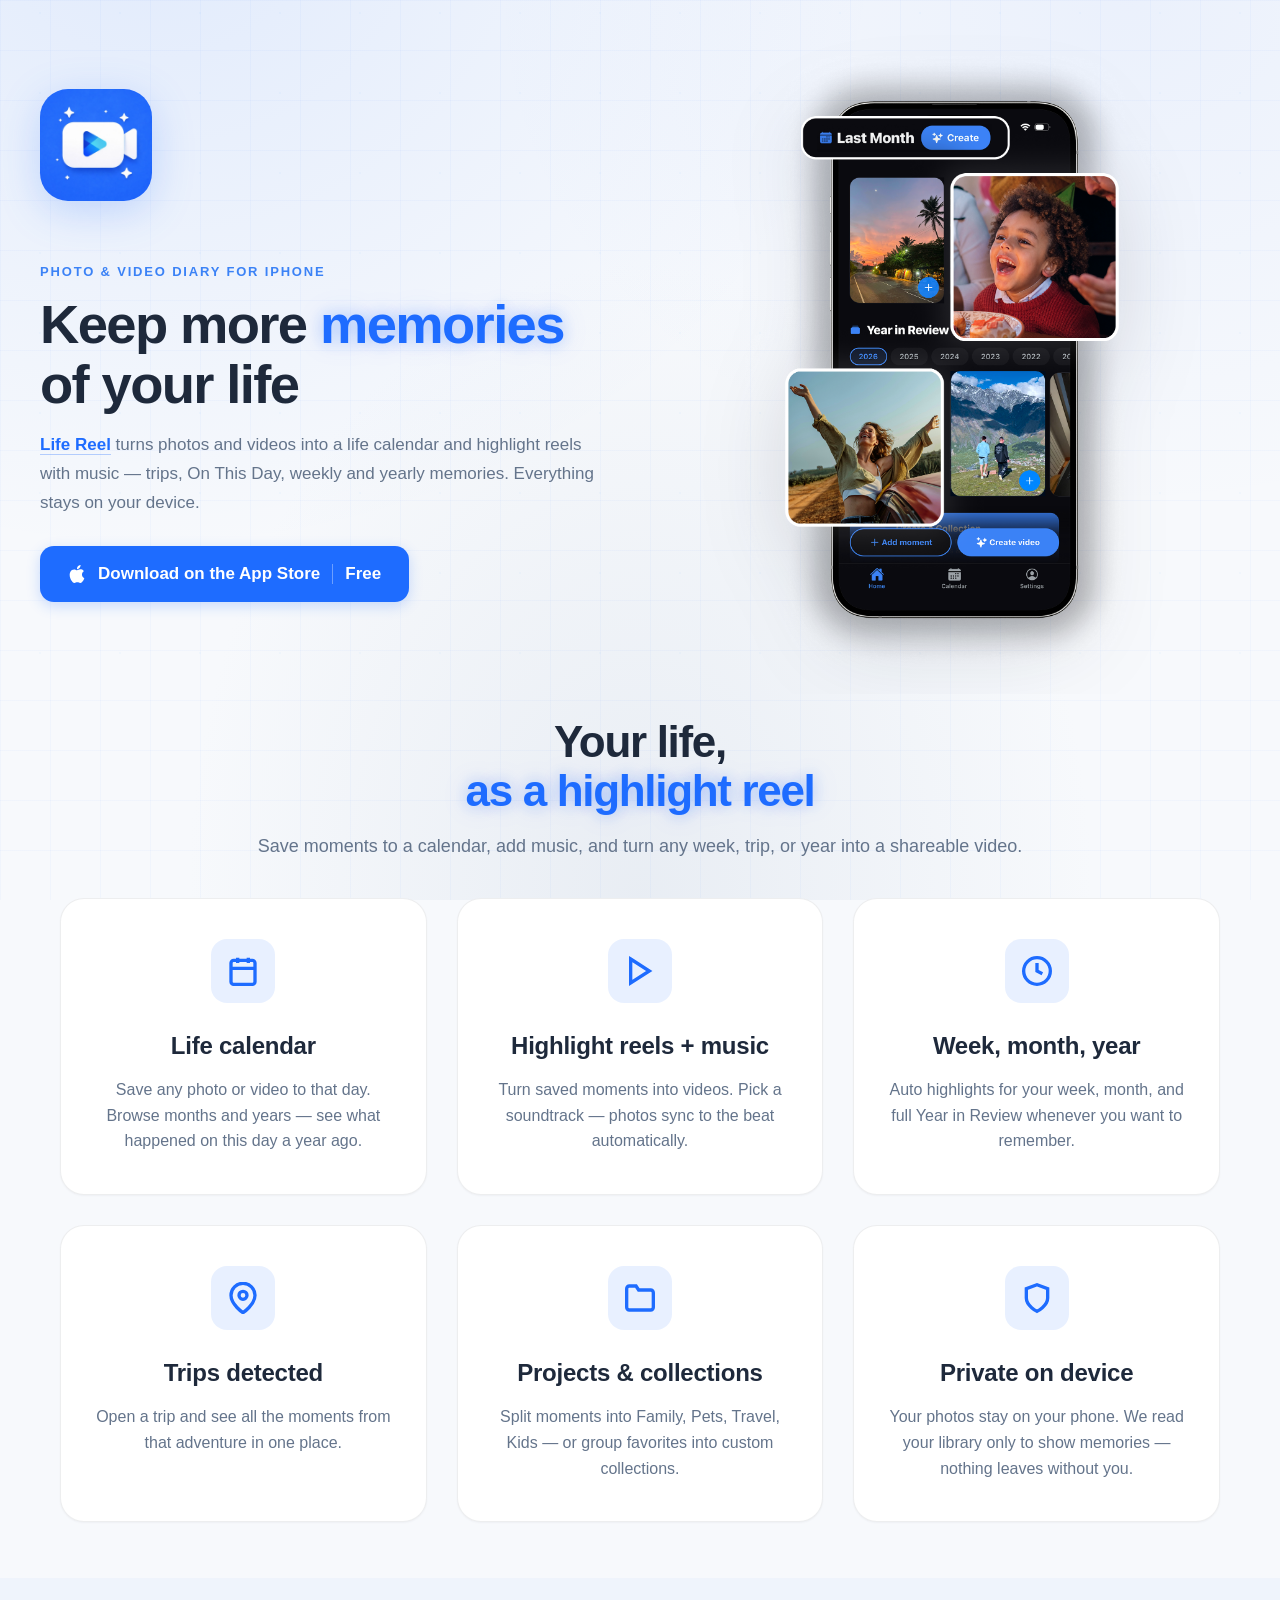
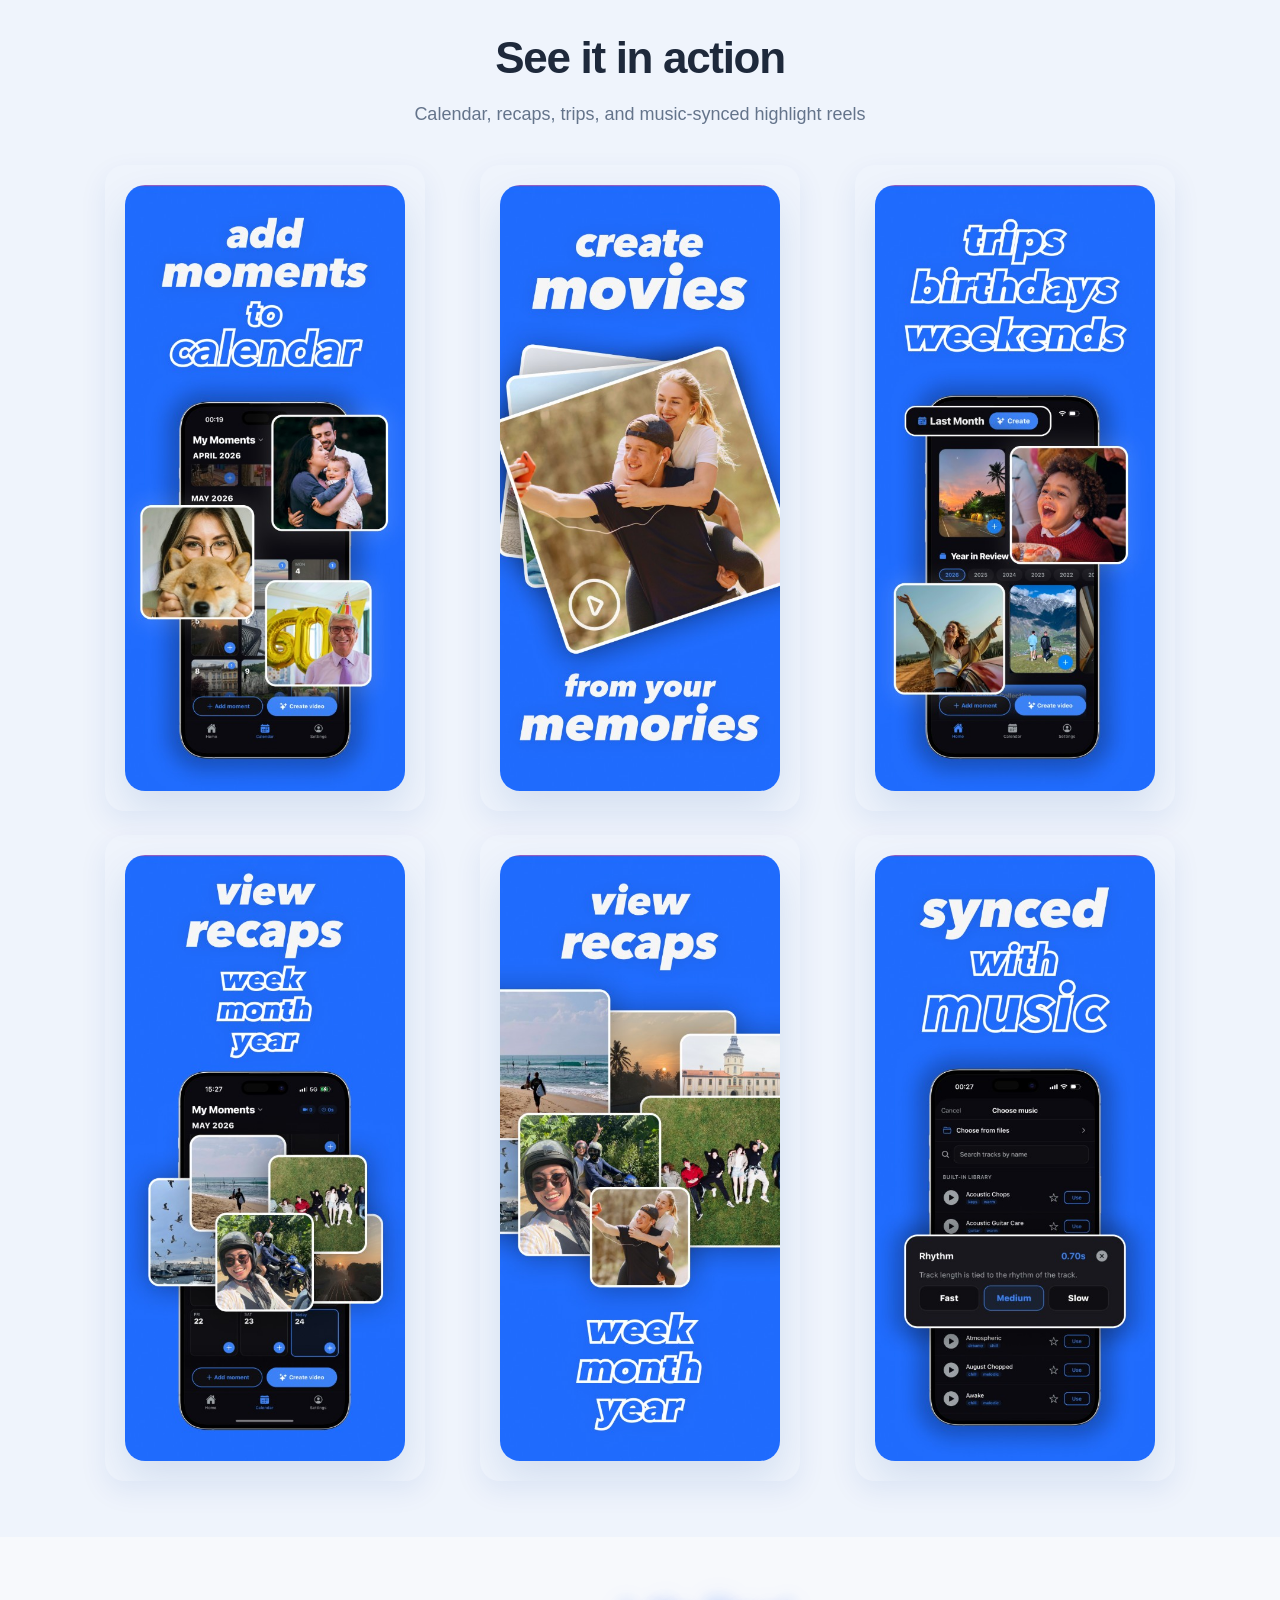
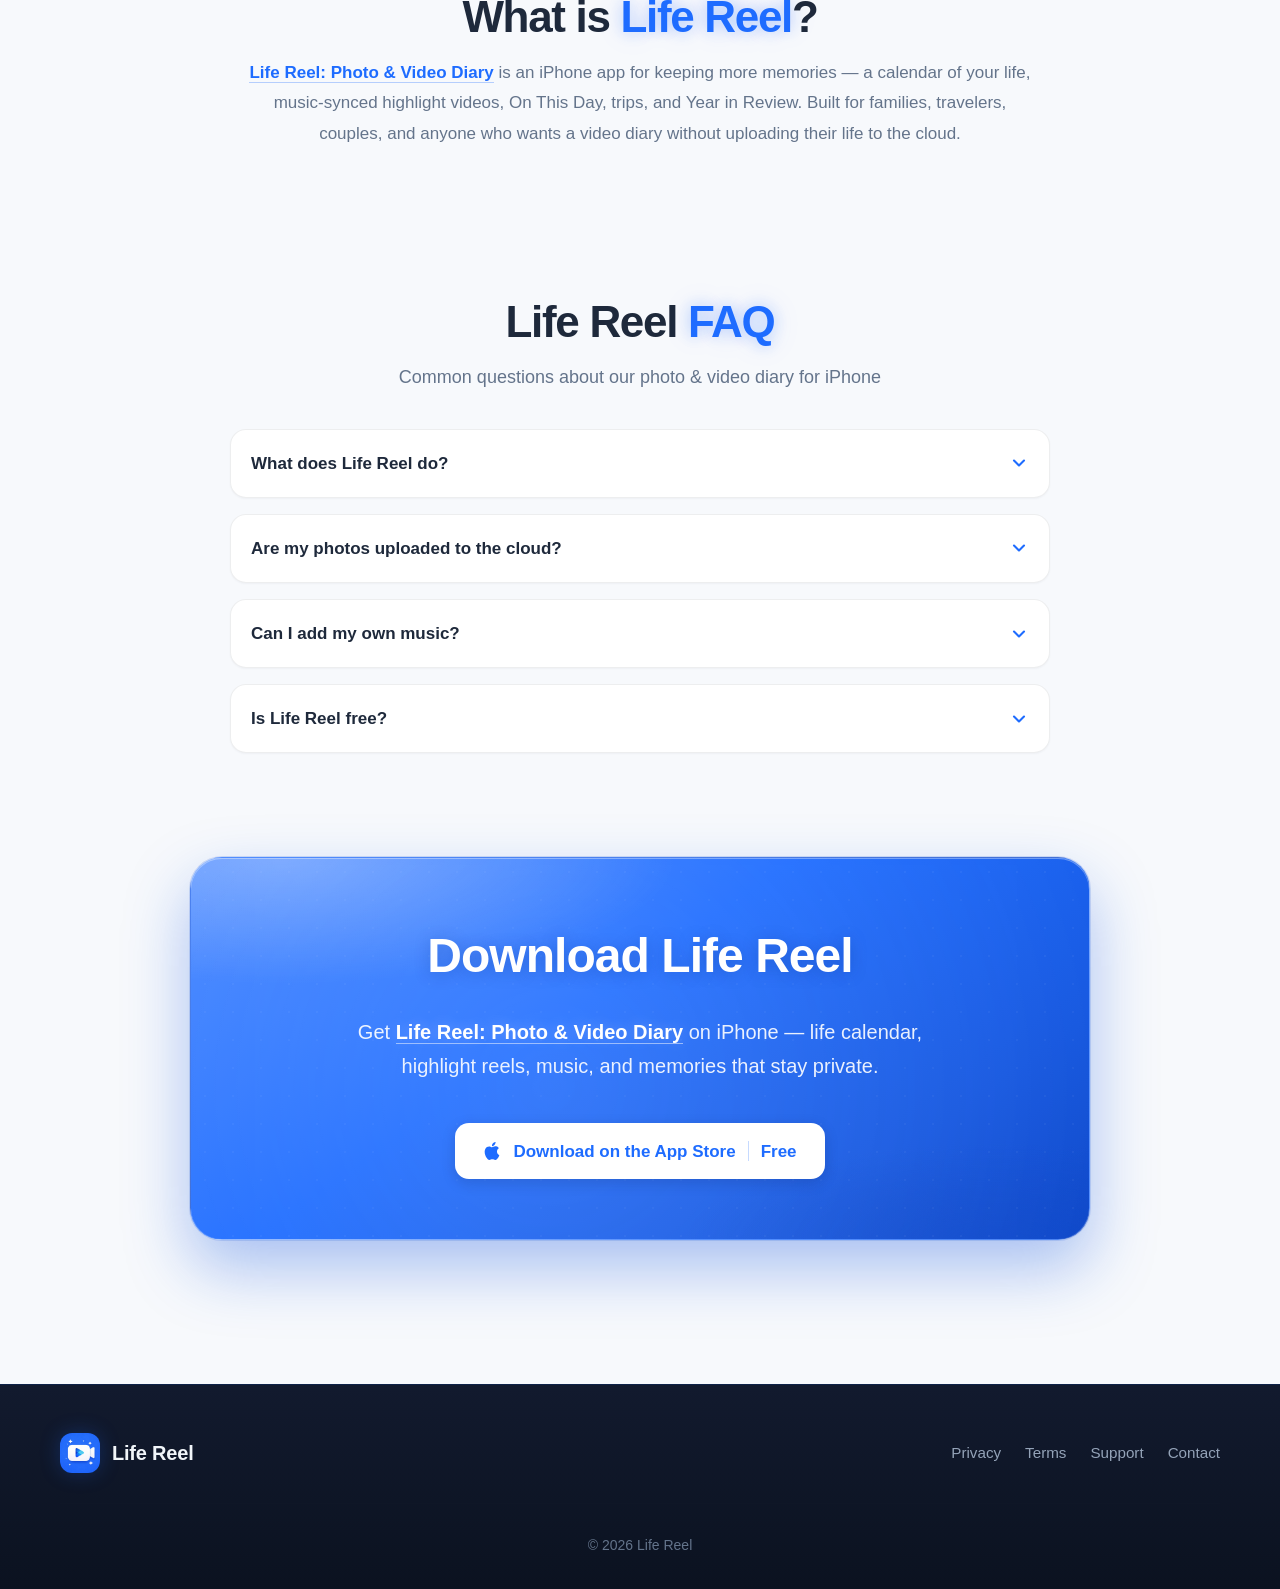
==== commit 141960e3: "Flatten primary CTA, soften text glow, drop laggy accordion animation. Co-authored-by: Cursor <curso" ====
--- a/index.html
+++ b/index.html
@@ -315,40 +315,14 @@
             });
         })();
         (function () {
+            // Instant open/close — animated grid collapse was laggy on this page
             document.querySelectorAll('.faq-item').forEach(function (details) {
                 var summary = details.querySelector('.faq-question');
-                var wrap = details.querySelector('.faq-answer-wrap');
-                if (!summary || !wrap) return;
-
+                if (!summary) return;
                 summary.addEventListener('click', function (event) {
                     event.preventDefault();
-
-                    if (details.open) {
-                        if (details.classList.contains('is-closing')) return;
-                        details.classList.add('is-closing');
-
-                        var finished = false;
-                        function finishClose() {
-                            if (finished) return;
-                            finished = true;
-                            details.classList.remove('is-closing');
-                            details.open = false;
-                            wrap.removeEventListener('transitionend', onClose);
-                        }
-
-                        function onClose(endEvent) {
-                            if (endEvent.target !== wrap) return;
-                            if (endEvent.propertyName !== 'grid-template-rows') return;
-                            finishClose();
-                        }
-
-                        wrap.addEventListener('transitionend', onClose);
-                        // Fallback if transitionend never fires
-                        setTimeout(finishClose, 400);
-                    } else {
-                        details.classList.remove('is-closing');
-                        details.open = true;
-                    }
+                    details.open = !details.open;
+                    details.classList.remove('is-closing');
                 });
             });
         })();
--- a/assets/css/life-reel-theme.css
+++ b/assets/css/life-reel-theme.css
@@ -88,7 +88,7 @@
     font-weight: 800;
 }
 
-/* Soft blue highlight + light glow (solid color — clip-text kills glow) */
+/* Soft blue highlight + lighter glow (~15% less than prior) */
 .app-title .highlight-brand,
 .highlight-brand,
 .section-title .title-accent,
@@ -100,8 +100,8 @@
     color: #1E6CFF;
     filter: none;
     text-shadow:
-        0 0 18px rgba(30, 108, 255, 0.35),
-        0 0 36px rgba(30, 108, 255, 0.18);
+        0 0 15px rgba(30, 108, 255, 0.30),
+        0 0 30px rgba(30, 108, 255, 0.15);
 }
 
 .app-tagline {
@@ -336,7 +336,11 @@
 }
 
 .faq-answer-wrap {
-    transition: grid-template-rows 0.32s cubic-bezier(0.4, 0, 0.2, 1) !important;
+    transition: none !important;
+}
+
+.faq-item.is-closing .faq-answer-wrap {
+    transition: none !important;
 }
 
 .faq-answer .app-store-link {
@@ -396,18 +400,16 @@
     border-bottom-color: #ffffff;
 }
 
-/* —— Hero CTA: solid brand blue (readable as primary action) —— */
+/* —— Hero CTA: flat solid primary (no cartoon glow) —— */
 .btn-app-store {
-    background: var(--gradient-primary) !important;
+    background: #1E6CFF !important;
     color: #ffffff !important;
-    box-shadow:
-        0 10px 24px rgba(30, 108, 255, 0.32),
-        0 2px 0 rgba(255, 255, 255, 0.2) inset !important;
-    padding: 20px 32px !important;
-    min-height: 60px !important;
+    box-shadow: 0 4px 14px rgba(30, 108, 255, 0.22) !important;
+    padding: 18px 28px !important;
+    min-height: 56px !important;
     font-size: 1.0625rem !important;
-    border-radius: 16px !important;
-    border: 1px solid rgba(255, 255, 255, 0.18) !important;
+    border-radius: 14px !important;
+    border: none !important;
     gap: 0;
 }
 
@@ -427,50 +429,46 @@
 }
 
 .btn-app-store:hover {
-    background: linear-gradient(135deg, #3B7CFF 0%, #1E6CFF 50%, #1557E0 100%) !important;
-    box-shadow:
-        0 14px 32px rgba(30, 108, 255, 0.4),
-        0 2px 0 rgba(255, 255, 255, 0.25) inset !important;
-    transform: translateY(-2px);
+    background: #1557E0 !important;
+    box-shadow: 0 6px 18px rgba(30, 108, 255, 0.28) !important;
+    transform: translateY(-1px);
     color: #ffffff !important;
 }
 
 @media (max-width: 768px) {
     .btn-app-store {
-        padding: 18px 28px !important;
-        min-height: 56px !important;
+        padding: 16px 24px !important;
+        min-height: 52px !important;
         font-size: 1rem !important;
     }
 }
 
 .cta-card .btn-app-store {
     background: #ffffff !important;
-    color: #1557E0 !important;
+    color: #1E6CFF !important;
     border: none !important;
-    box-shadow:
-        0 10px 28px rgba(11, 30, 80, 0.22),
-        0 0 0 1px rgba(255, 255, 255, 0.4) !important;
+    box-shadow: 0 4px 14px rgba(11, 30, 80, 0.18) !important;
 }
 
 .cta-card .btn-app-store svg {
-    fill: #1557E0;
-    color: #1557E0;
+    fill: #1E6CFF;
+    color: #1E6CFF;
 }
 
 .cta-card .btn-free,
 .cta-card .btn-divider {
-    color: #1557E0;
-    border-color: rgba(21, 87, 224, 0.25);
+    color: #1E6CFF;
+    border-color: rgba(30, 108, 255, 0.25);
 }
 
 .cta-card .btn-divider {
-    background: rgba(21, 87, 224, 0.25);
+    background: rgba(30, 108, 255, 0.25);
 }
 
 .cta-card .btn-app-store:hover {
     background: #F8FBFF !important;
-    transform: translateY(-2px);
-    box-shadow: 0 14px 32px rgba(11, 30, 80, 0.28) !important;
+    transform: translateY(-1px);
+    box-shadow: 0 6px 18px rgba(11, 30, 80, 0.22) !important;
 }
 
 /* —— Footer —— */
--- a/assets/css/life-reel-theme.css
+++ b/assets/css/life-reel-theme.css
@@ -88,7 +88,7 @@
     font-weight: 800;
 }
 
-/* Soft blue highlight + light glow (solid color — clip-text kills glow) */
+/* Soft blue highlight + lighter glow (~15% less than prior) */
 .app-title .highlight-brand,
 .highlight-brand,
 .section-title .title-accent,
@@ -100,8 +100,8 @@
     color: #1E6CFF;
     filter: none;
     text-shadow:
-        0 0 18px rgba(30, 108, 255, 0.35),
-        0 0 36px rgba(30, 108, 255, 0.18);
+        0 0 15px rgba(30, 108, 255, 0.30),
+        0 0 30px rgba(30, 108, 255, 0.15);
 }
 
 .app-tagline {
@@ -336,7 +336,11 @@
 }
 
 .faq-answer-wrap {
-    transition: grid-template-rows 0.32s cubic-bezier(0.4, 0, 0.2, 1) !important;
+    transition: none !important;
+}
+
+.faq-item.is-closing .faq-answer-wrap {
+    transition: none !important;
 }
 
 .faq-answer .app-store-link {
@@ -396,18 +400,16 @@
     border-bottom-color: #ffffff;
 }
 
-/* —— Hero CTA: solid brand blue (readable as primary action) —— */
+/* —— Hero CTA: flat solid primary (no cartoon glow) —— */
 .btn-app-store {
-    background: var(--gradient-primary) !important;
+    background: #1E6CFF !important;
     color: #ffffff !important;
-    box-shadow:
-        0 10px 24px rgba(30, 108, 255, 0.32),
-        0 2px 0 rgba(255, 255, 255, 0.2) inset !important;
-    padding: 20px 32px !important;
-    min-height: 60px !important;
+    box-shadow: 0 4px 14px rgba(30, 108, 255, 0.22) !important;
+    padding: 18px 28px !important;
+    min-height: 56px !important;
     font-size: 1.0625rem !important;
-    border-radius: 16px !important;
-    border: 1px solid rgba(255, 255, 255, 0.18) !important;
+    border-radius: 14px !important;
+    border: none !important;
     gap: 0;
 }
 
@@ -427,50 +429,46 @@
 }
 
 .btn-app-store:hover {
-    background: linear-gradient(135deg, #3B7CFF 0%, #1E6CFF 50%, #1557E0 100%) !important;
-    box-shadow:
-        0 14px 32px rgba(30, 108, 255, 0.4),
-        0 2px 0 rgba(255, 255, 255, 0.25) inset !important;
-    transform: translateY(-2px);
+    background: #1557E0 !important;
+    box-shadow: 0 6px 18px rgba(30, 108, 255, 0.28) !important;
+    transform: translateY(-1px);
     color: #ffffff !important;
 }
 
 @media (max-width: 768px) {
     .btn-app-store {
-        padding: 18px 28px !important;
-        min-height: 56px !important;
+        padding: 16px 24px !important;
+        min-height: 52px !important;
         font-size: 1rem !important;
     }
 }
 
 .cta-card .btn-app-store {
     background: #ffffff !important;
-    color: #1557E0 !important;
+    color: #1E6CFF !important;
     border: none !important;
-    box-shadow:
-        0 10px 28px rgba(11, 30, 80, 0.22),
-        0 0 0 1px rgba(255, 255, 255, 0.4) !important;
+    box-shadow: 0 4px 14px rgba(11, 30, 80, 0.18) !important;
 }
 
 .cta-card .btn-app-store svg {
-    fill: #1557E0;
-    color: #1557E0;
+    fill: #1E6CFF;
+    color: #1E6CFF;
 }
 
 .cta-card .btn-free,
 .cta-card .btn-divider {
-    color: #1557E0;
-    border-color: rgba(21, 87, 224, 0.25);
+    color: #1E6CFF;
+    border-color: rgba(30, 108, 255, 0.25);
 }
 
 .cta-card .btn-divider {
-    background: rgba(21, 87, 224, 0.25);
+    background: rgba(30, 108, 255, 0.25);
 }
 
 .cta-card .btn-app-store:hover {
     background: #F8FBFF !important;
-    transform: translateY(-2px);
-    box-shadow: 0 14px 32px rgba(11, 30, 80, 0.28) !important;
+    transform: translateY(-1px);
+    box-shadow: 0 6px 18px rgba(11, 30, 80, 0.22) !important;
 }
 
 /* —— Footer —— */
